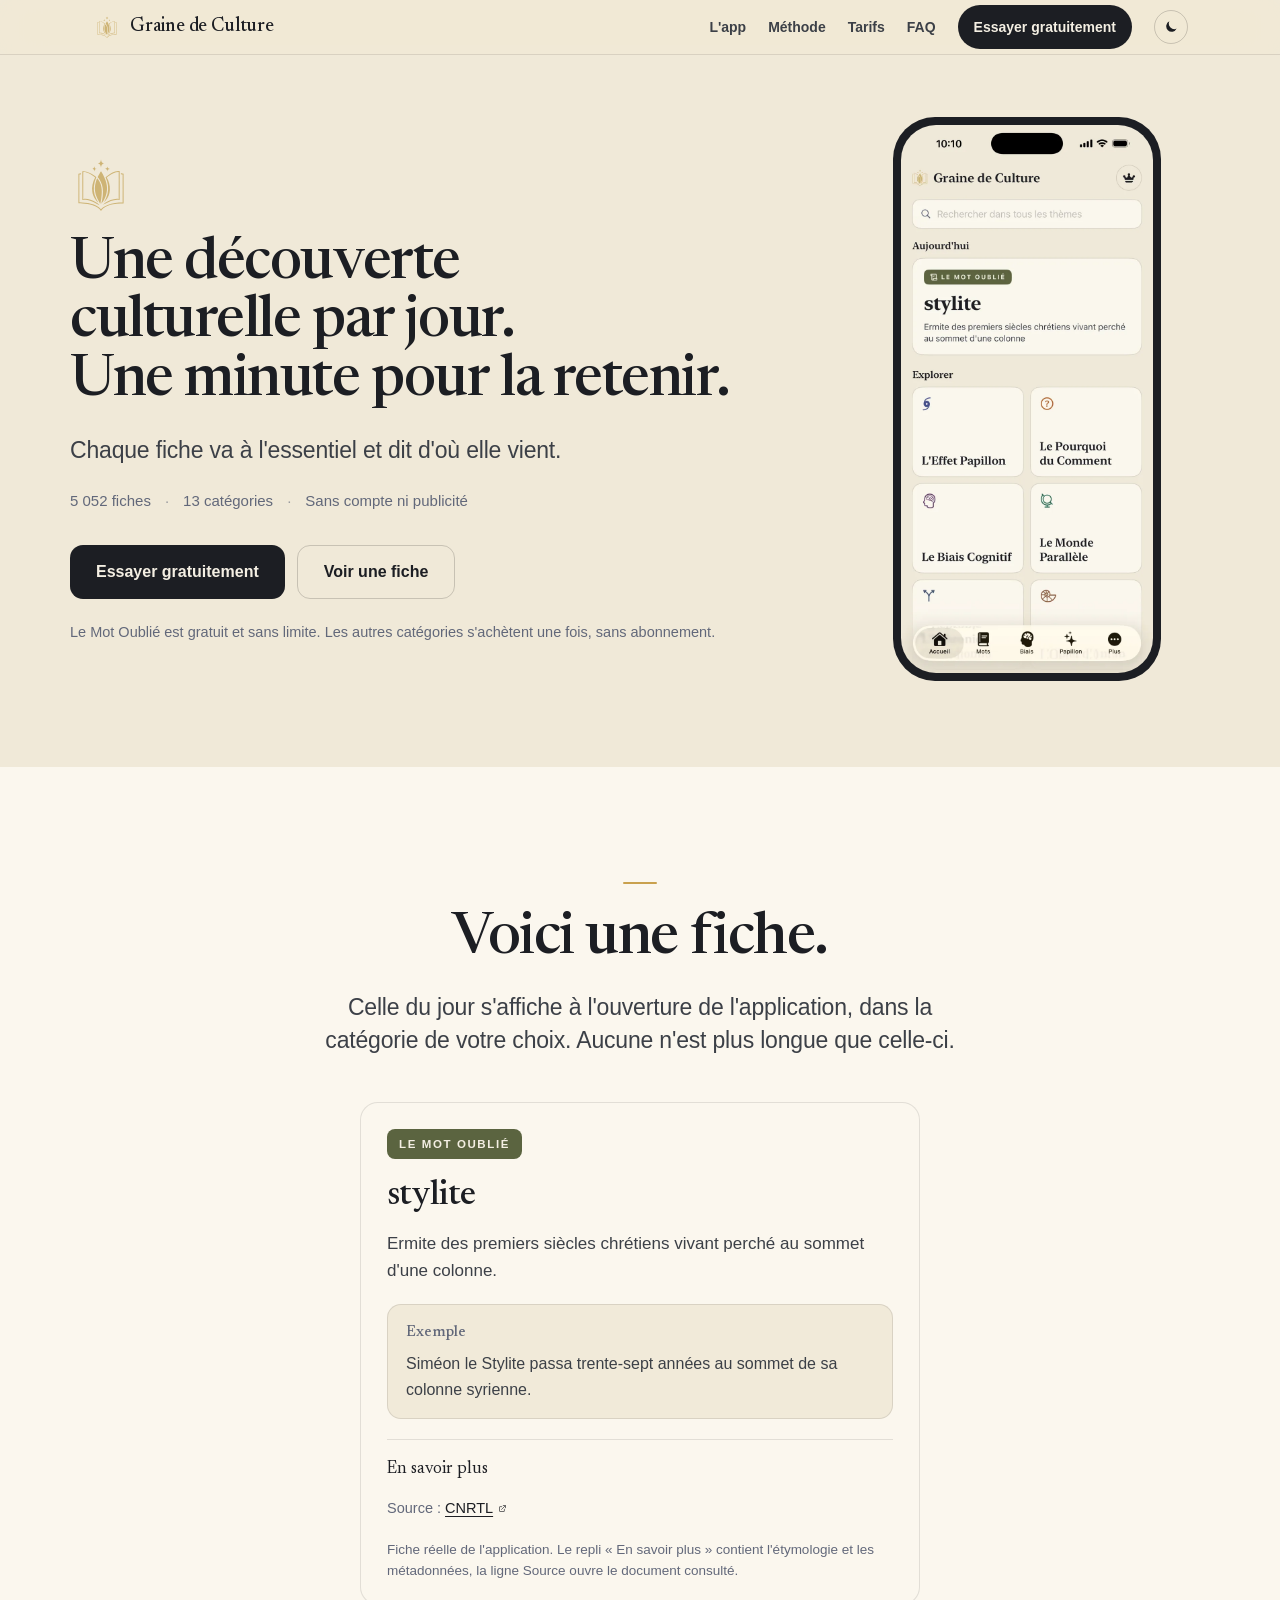
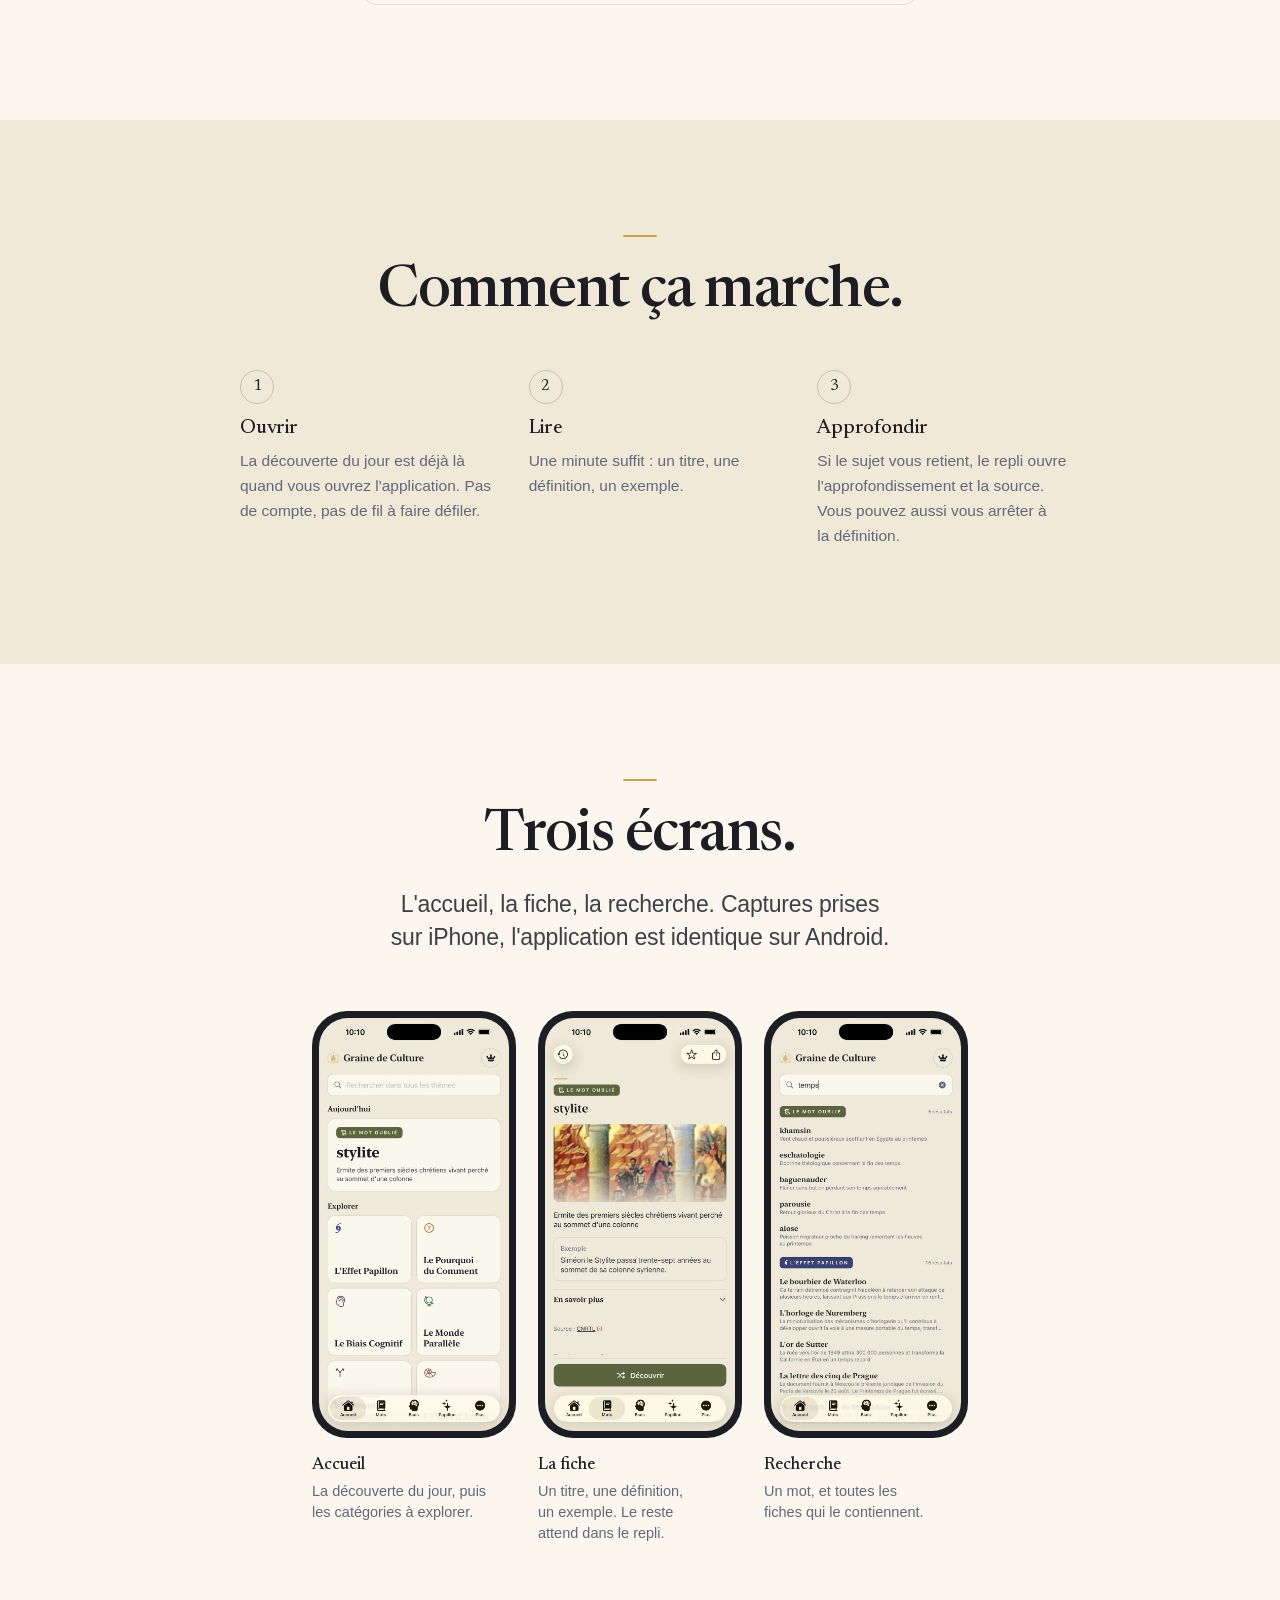
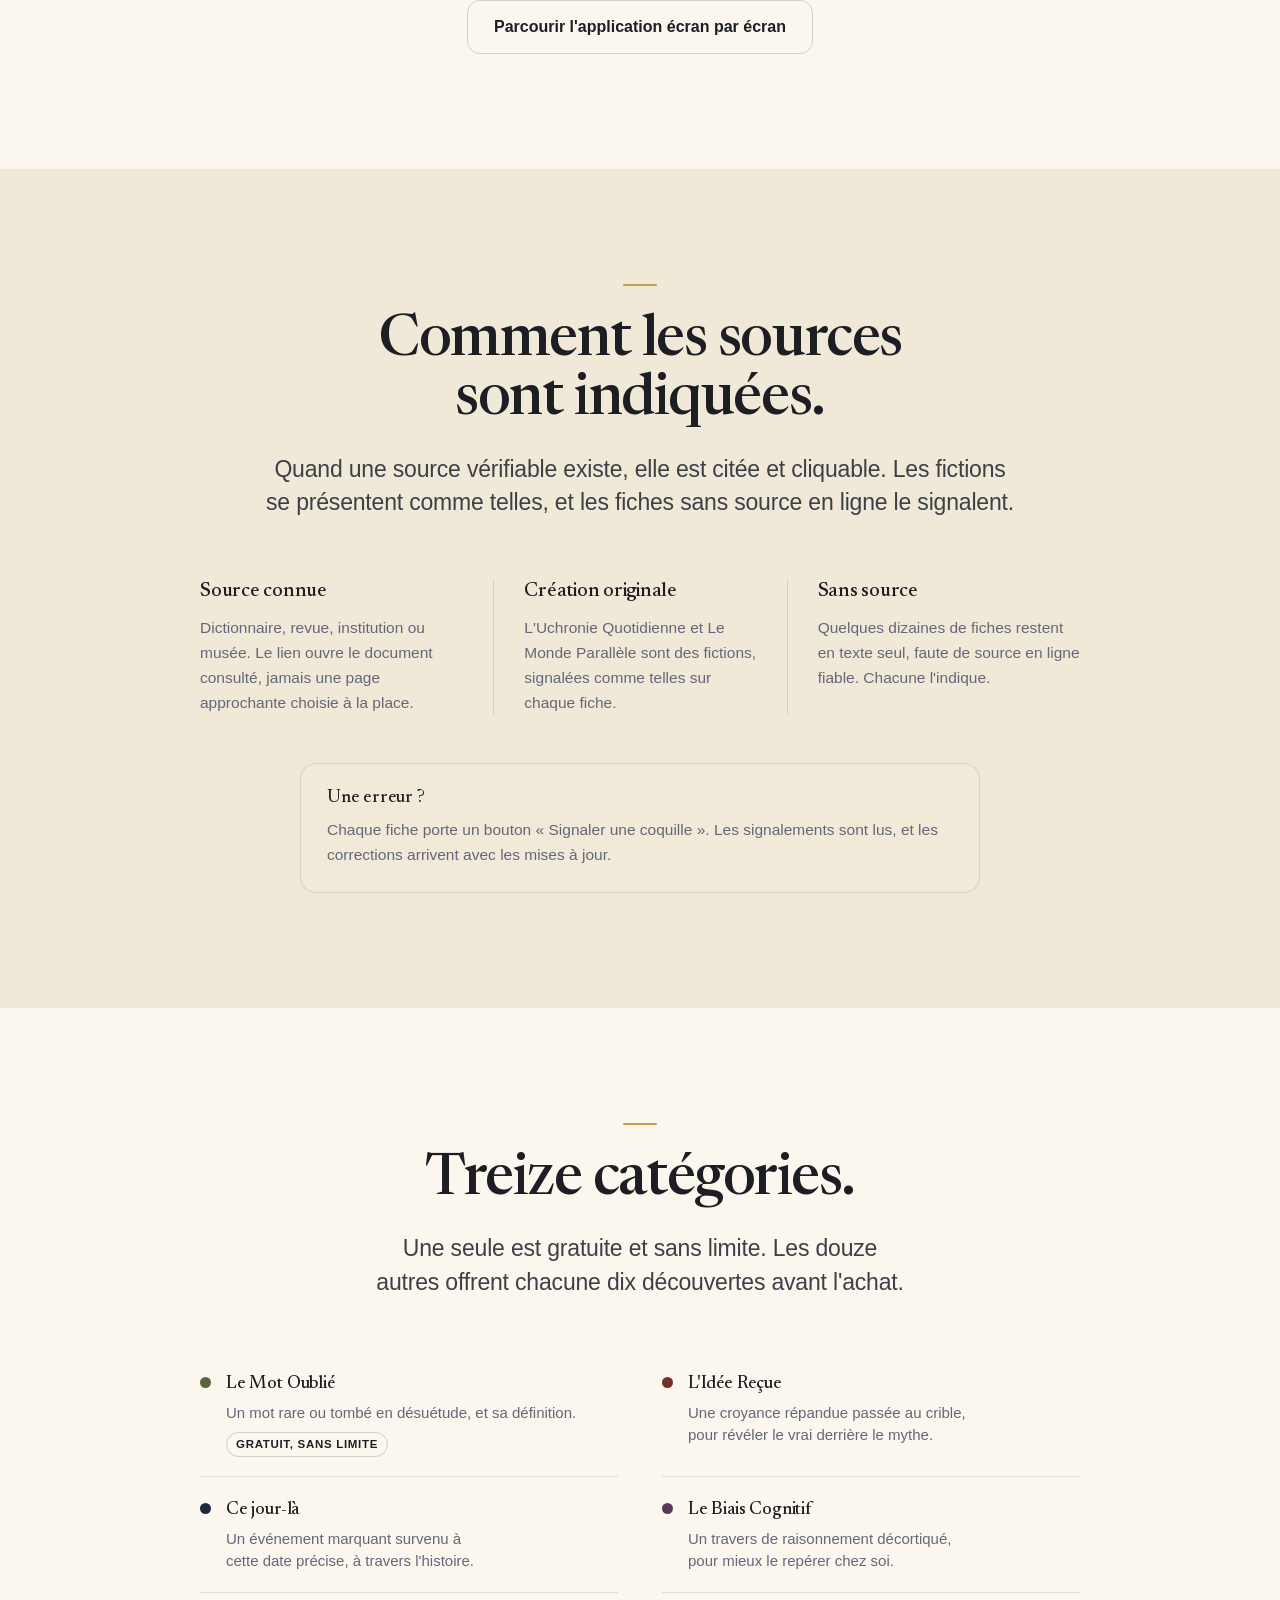
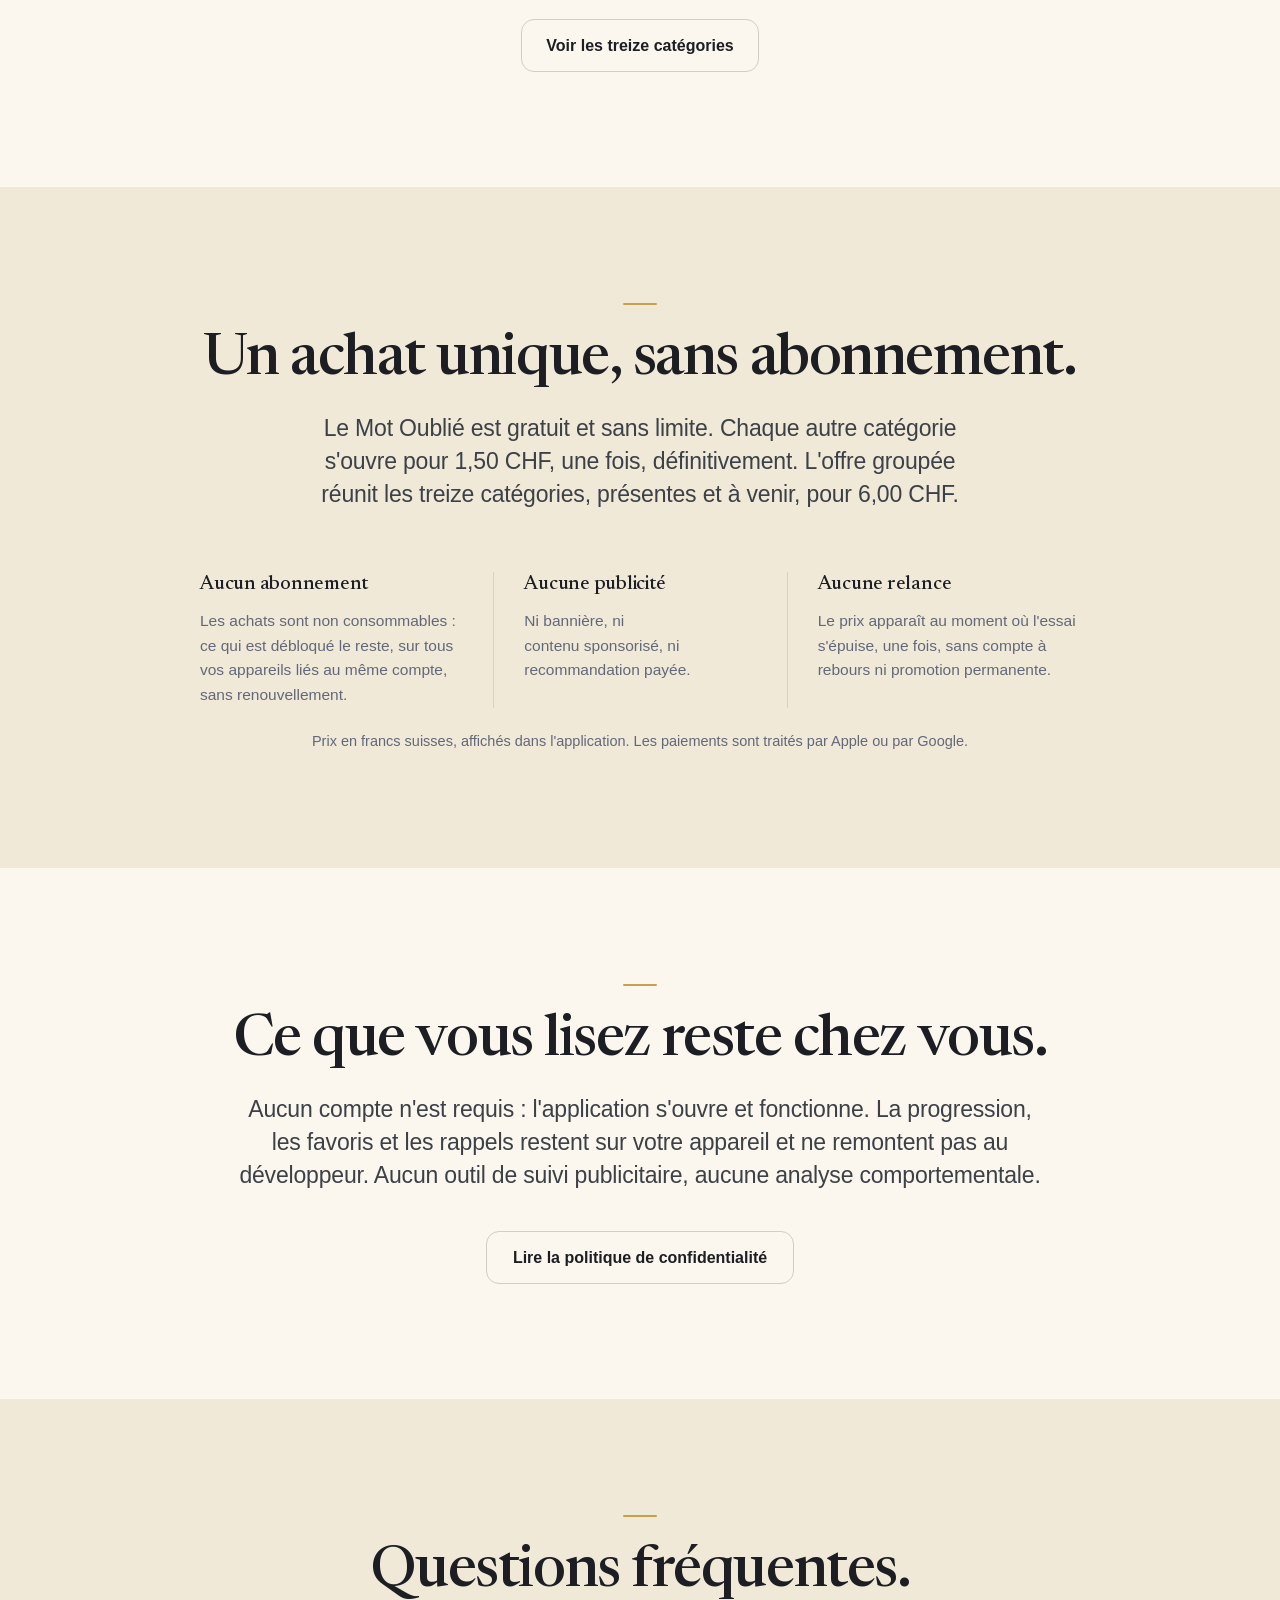
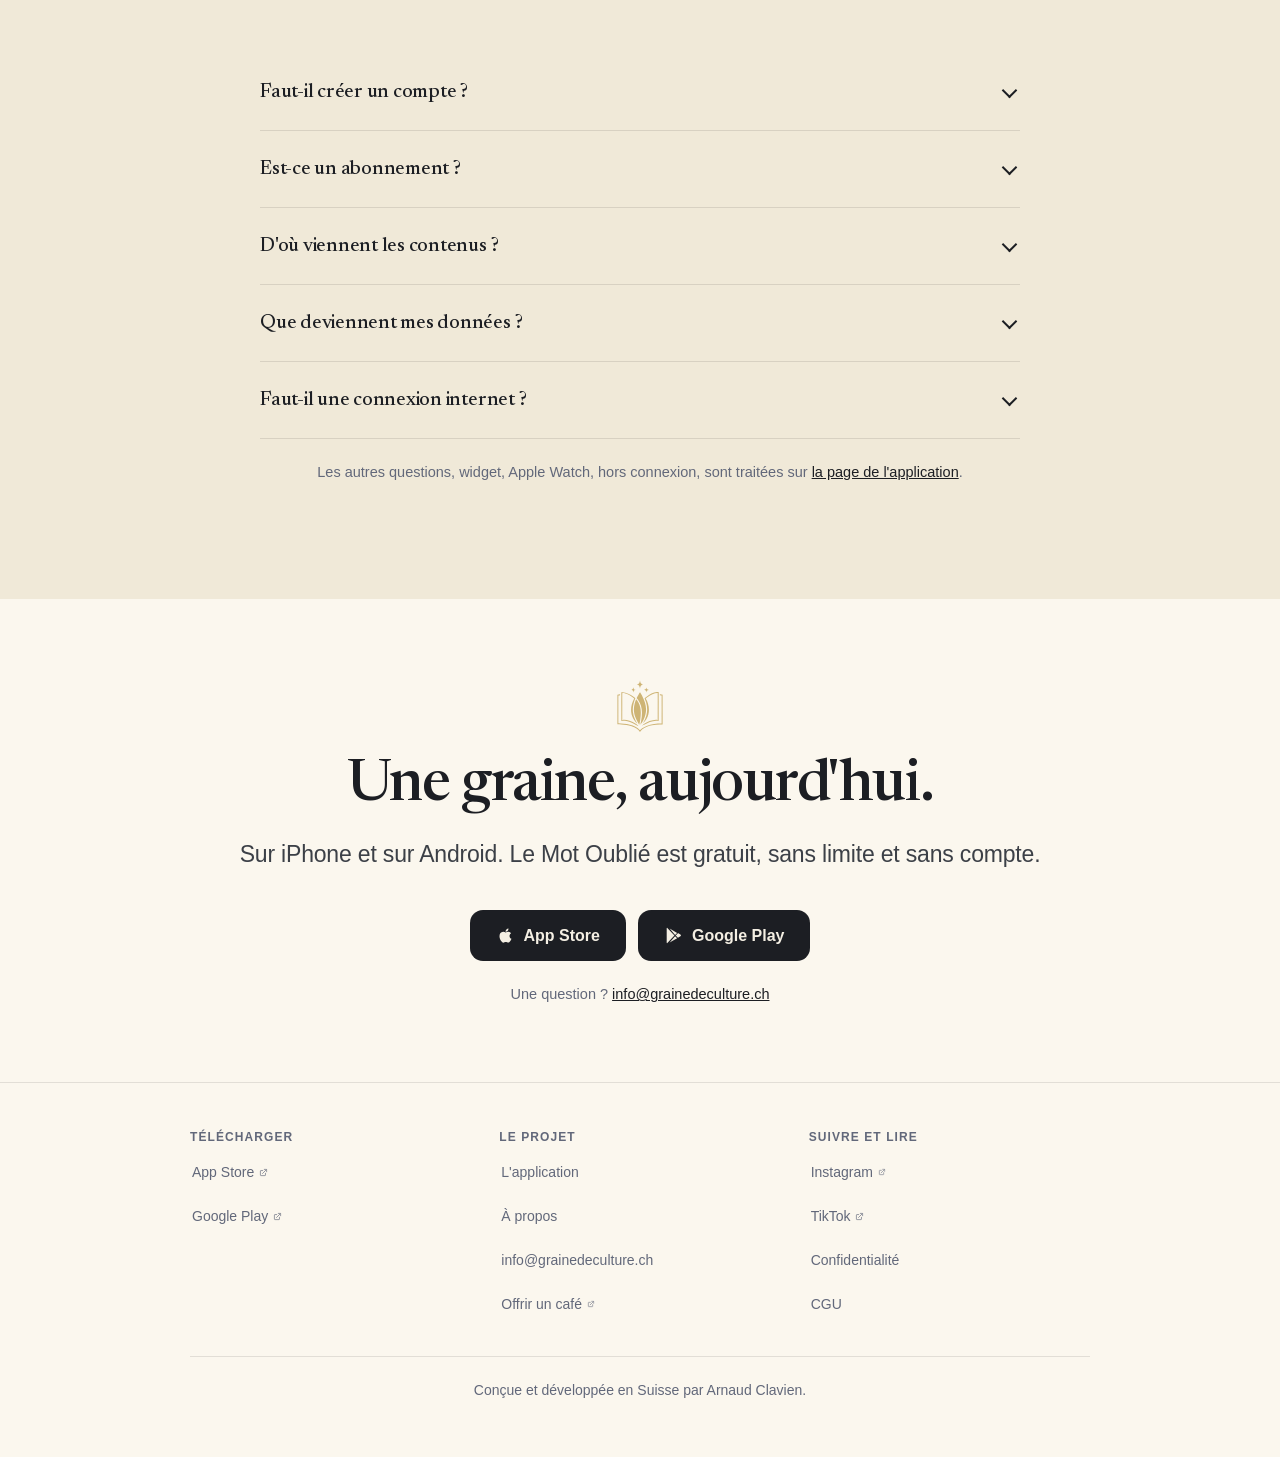
==== index.html @ 47a3d00e "Passe editoriale : les formules cedent la place aux faits Sous-titre du hero reecrit, methode retitr" ====
<!DOCTYPE html>
<html lang="fr" data-theme="light">
<head>
<meta charset="utf-8">
<meta name="viewport" content="width=device-width, initial-scale=1">
<meta id="theme-color" name="theme-color" content="#F0E9D8">
<script>
  // Thème initial : clair par défaut, le choix explicite du visiteur prime.
  (function(){
    var choix = null;
    try{ choix = localStorage.getItem('gdc-theme'); }catch(e){}
    if(choix === 'dark'){
      document.documentElement.setAttribute('data-theme', 'dark');
      document.getElementById('theme-color').setAttribute('content', '#0D0F13');
    }
  })();
</script>
<title>Graine de Culture, une découverte culturelle par jour</title>
<meta name="description" content="Une découverte culturelle par jour, en fiches courtes qui disent d'où elles viennent. Treize catégories, 5 052 fiches embarquées. Application iPhone et Android, sans compte, sans publicité, sans abonnement.">
<link rel="canonical" href="https://grainedeculture.ch/">
<link rel="icon" href="/favicon.svg" type="image/svg+xml">
<link rel="apple-touch-icon" href="/apple-touch-icon.png">
<meta name="apple-itunes-app" content="app-id=6761060784">
<meta property="og:type" content="website">
<meta property="og:site_name" content="Graine de Culture">
<meta property="og:title" content="Graine de Culture, une découverte culturelle par jour">
<meta property="og:description" content="Une découverte culturelle par jour, en fiches courtes qui disent d'où elles viennent. Application iPhone et Android.">
<meta property="og:url" content="https://grainedeculture.ch/">
<meta property="og:image" content="https://grainedeculture.ch/og.png">
<meta property="og:image:width" content="1200">
<meta property="og:image:height" content="630">
<meta property="og:image:alt" content="Graine de Culture, une graine de savoir chaque jour.">
<meta property="og:locale" content="fr_CH">
<meta name="twitter:card" content="summary_large_image">
<meta name="twitter:title" content="Graine de Culture, une découverte culturelle par jour">
<meta name="twitter:description" content="Une découverte culturelle par jour, en fiches courtes qui disent d'où elles viennent.">
<meta name="twitter:image" content="https://grainedeculture.ch/og.png">
<meta name="twitter:image:alt" content="Graine de Culture, une graine de savoir chaque jour.">
<link rel="preload" href="/fonts/newsreader-latin.woff2" as="font" type="font/woff2" crossorigin>
<link rel="stylesheet" href="/style.css">
<script src="/site.js" defer></script>
<script type="application/ld+json">
{"@context":"https://schema.org","@type":"MobileApplication","name":"Graine de Culture","operatingSystem":"iOS, Android","applicationCategory":"EducationApplication","inLanguage":"fr","url":"https://grainedeculture.ch/","author":{"@type":"Person","name":"Arnaud Clavien"},"sameAs":["https://apps.apple.com/fr/app/graine-de-culture/id6761060784","https://play.google.com/store/apps/details?id=com.arnaudclavien.grainedeculture"],"offers":[{"@type":"Offer","price":"0","priceCurrency":"CHF","description":"Téléchargement gratuit. La catégorie Le Mot Oublié est gratuite et sans limite, les autres offrent dix découvertes puis s'achètent une fois."},{"@type":"Offer","price":"1.50","priceCurrency":"CHF","category":"Achat intégré","name":"Une catégorie"},{"@type":"Offer","price":"6.00","priceCurrency":"CHF","category":"Achat intégré","name":"Toutes les catégories"}]}
</script>
<!-- Mesure d'audience sans cookie, Plausible -->
<script async src="https://plausible.io/js/pa-My6-c-kju4-RD9LAgIVRF.js"></script>
<script>
  window.plausible=window.plausible||function(){(plausible.q=plausible.q||[]).push(arguments)},plausible.init=plausible.init||function(i){plausible.o=i||{}};
  plausible.init()
</script>
</head>
<body>

<a class="acces" href="#contenu">Aller au contenu</a>

<header class="barre">
  <div class="barre-in">
    <a class="logo" href="/" aria-label="Graine de Culture, accueil">
      <img src="/emblem.svg" alt="" width="26" height="26">
      <span>Graine de Culture</span>
    </a>
    <nav aria-label="Navigation principale">
      <a class="lien-nav" href="/decouvrir">L'app</a>
      <a class="lien-nav" href="#methode">Méthode</a>
      <a class="lien-nav" href="#tarifs">Tarifs</a>
      <a class="lien-nav" href="#questions">FAQ</a>
      <a class="cta" href="#obtenir">Essayer gratuitement</a>
      <button class="bascule" type="button" aria-label="Basculer le thème clair ou sombre">
        <svg class="soleil" viewBox="0 0 24 24" fill="none" stroke="currentColor" stroke-width="1.8" stroke-linecap="round" aria-hidden="true"><circle cx="12" cy="12" r="4.2"/><path d="M12 2.5v2.4M12 19.1v2.4M4.6 4.6l1.7 1.7M17.7 17.7l1.7 1.7M2.5 12h2.4M19.1 12h2.4M4.6 19.4l1.7-1.7M17.7 6.3l1.7-1.7"/></svg>
        <svg class="lune" viewBox="0 0 24 24" fill="currentColor" aria-hidden="true"><path d="M20.5 14.4A8.2 8.2 0 0 1 9.6 3.5a8.2 8.2 0 1 0 10.9 10.9z"/></svg>
      </button>
      <button class="burger" type="button" aria-expanded="false" aria-controls="menu" aria-label="Ouvrir le menu">
        <svg class="ouvrir" viewBox="0 0 24 24" fill="none" stroke="currentColor" stroke-width="2" stroke-linecap="round" aria-hidden="true"><path d="M4 7h16M4 12h16M4 17h16"/></svg>
        <svg class="fermer" viewBox="0 0 24 24" fill="none" stroke="currentColor" stroke-width="2" stroke-linecap="round" aria-hidden="true"><path d="M6 6l12 12M18 6L6 18"/></svg>
      </button>
    </nav>
  </div>
</header>

<div class="menu" id="menu">
  <a href="/" aria-current="page">Accueil</a>
  <a href="/decouvrir">L'app</a>
  <a href="#methode">Méthode</a>
  <a href="#tarifs">Tarifs</a>
  <a href="#questions">FAQ</a>
  <a href="/a-propos">À propos</a>
  <a class="menu-cta" href="#obtenir">Essayer gratuitement</a>
</div>

<main id="contenu" tabindex="-1">

<section class="bande hero">
  <div class="hero-grille">
    <div>
      <img class="hero-emblem" src="/emblem.svg" alt="" width="62" height="62">
      <h1><span class="l">Une découverte culturelle par jour.</span> <span class="l">Une minute pour la retenir.</span></h1>
      <p class="sous">Chaque fiche va à l'essentiel et dit d'où elle vient.</p>
      <ul class="preuves">
        <li>5&nbsp;052 fiches</li>
        <li>13 catégories</li>
        <li>Sans compte ni publicité</li>
      </ul>
      <div class="actions">
        <a class="bouton" data-boutique href="#obtenir" data-plausible-event-name="hero-obtenir">Essayer gratuitement</a>
        <a class="bouton creux" href="#exemple" data-plausible-event-name="voir-fiche">Voir une fiche</a>
      </div>
      <p class="fin">Le Mot Oublié est gratuit et sans limite. Les autres catégories s'achètent une fois, sans abonnement.</p>
    </div>
    <div>
      <div class="tel"><img src="/captures/ios-accueil.webp" alt="Écran d'accueil de Graine de Culture, avec la découverte du jour et la grille des catégories" width="750" height="1630" fetchpriority="high"></div>
    </div>
  </div>
</section>

<section class="bande claire" id="exemple">
  <div class="centre">
    <div class="filet"></div>
    <h2 class="anim">Voici une fiche.</h2>
    <p class="sous anim">Celle du jour s'affiche à l'ouverture de l'application, dans la catégorie de votre choix. Aucune n'est plus longue que celle-ci.</p>
  </div>

  <article class="exemple anim">
    <span class="badge">Le Mot Oublié</span>
    <h3>stylite</h3>
    <p class="def">Ermite des premiers siècles chrétiens vivant perché au sommet d'une colonne.</p>
    <div class="encart-ex">
      <b>Exemple</b>
      <p>Siméon le Stylite passa trente-sept années au sommet de sa colonne syrienne.</p>
    </div>
    <p class="repli">En savoir plus</p>
    <p class="src">Source&nbsp;: <a href="https://www.cnrtl.fr/definition/stylite" target="_blank" rel="noopener" class="ext" data-plausible-event-name="exemple-source">CNRTL</a></p>
    <p class="note">Fiche réelle de l'application. Le repli «&nbsp;En savoir plus&nbsp;» contient l'étymologie et les métadonnées, la ligne Source ouvre le document consulté.</p>
  </article>
</section>

<section class="bande">
  <div class="centre">
    <div class="filet"></div>
    <h2 class="anim">Comment ça marche.</h2>
    <ol class="etapes anim">
      <li>
        <h3>Ouvrir</h3>
        <p>La découverte du jour est déjà là quand vous ouvrez l'application. Pas de compte, pas de fil à faire défiler.</p>
      </li>
      <li>
        <h3>Lire</h3>
        <p>Une minute suffit&nbsp;: un titre, une définition, un exemple.</p>
      </li>
      <li>
        <h3>Approfondir</h3>
        <p>Si le sujet vous retient, le repli ouvre l'approfondissement et la source. Vous pouvez aussi vous arrêter à la définition.</p>
      </li>
    </ol>
  </div>
</section>

<section class="bande claire">
  <div class="centre">
    <div class="filet"></div>
    <h2 class="anim">Trois écrans.</h2>
    <p class="sous anim">L'accueil, la fiche, la recherche. Captures prises sur iPhone, l'application est identique sur Android.</p>
  </div>

  <div class="galerie">
    <section class="piste" tabindex="0" aria-label="Trois écrans de l'application">
      <figure class="vue zoom">
        <div class="tel"><img src="/captures/ios-accueil.webp" alt="Écran Accueil" loading="lazy" width="750" height="1630"></div>
        <figcaption><b>Accueil</b>La découverte du jour, puis les catégories à explorer.</figcaption>
      </figure>
      <figure class="vue zoom">
        <div class="tel"><img src="/captures/ios-fiche.webp" alt="Une fiche du Mot Oublié" loading="lazy" width="750" height="1630"></div>
        <figcaption><b>La fiche</b>Un titre, une définition, un exemple. Le reste attend dans le repli.</figcaption>
      </figure>
      <figure class="vue zoom">
        <div class="tel"><img src="/captures/ios-recherche.webp" alt="Écran de recherche, résultats groupés par catégorie" loading="lazy" width="750" height="1630"></div>
        <figcaption><b>Recherche</b>Un mot, et toutes les fiches qui le contiennent.</figcaption>
      </figure>
    </section>
    <p class="compteur" role="status" aria-live="polite">1 sur 3</p>
    <div class="fleches">
      <button class="fleche prec" type="button" aria-label="Voir l'écran précédent">
        <svg viewBox="0 0 24 24" fill="none" stroke="currentColor" stroke-width="2.2" stroke-linecap="round" stroke-linejoin="round" aria-hidden="true"><path d="M15 18l-6-6 6-6"/></svg>
      </button>
      <button class="fleche suiv" type="button" aria-label="Voir l'écran suivant">
        <svg viewBox="0 0 24 24" fill="none" stroke="currentColor" stroke-width="2.2" stroke-linecap="round" stroke-linejoin="round" aria-hidden="true"><path d="M9 6l6 6-6 6"/></svg>
      </button>
    </div>
  </div>

  <div class="centre">
    <div class="actions anim">
      <a class="bouton creux" href="/decouvrir" data-plausible-event-name="voir-app">Parcourir l'application écran par écran</a>
    </div>
  </div>
</section>

<section class="bande" id="methode">
  <div class="centre">
    <div class="filet"></div>
    <h2 class="anim">Comment les sources sont indiquées.</h2>
    <p class="sous anim">Quand une source vérifiable existe, elle est citée et cliquable. Les fictions se présentent comme telles, et les fiches sans source en ligne le signalent.</p>
    <div class="colonnes">
      <div class="anim">
        <h3>Source connue</h3>
        <p>Dictionnaire, revue, institution ou musée. Le lien ouvre le document consulté, jamais une page approchante choisie à la place.</p>
      </div>
      <div class="anim">
        <h3>Création originale</h3>
        <p>L'Uchronie Quotidienne et Le Monde Parallèle sont des fictions, signalées comme telles sur chaque fiche.</p>
      </div>
      <div class="anim">
        <h3>Sans source</h3>
        <p>Quelques dizaines de fiches restent en texte seul, faute de source en ligne fiable. Chacune l'indique.</p>
      </div>
    </div>
    <div class="texte">
      <div class="encart anim">
        <h3>Une erreur&nbsp;?</h3>
        <p>Chaque fiche porte un bouton «&nbsp;Signaler une coquille&nbsp;». Les signalements sont lus, et les corrections arrivent avec les mises à jour.</p>
      </div>
    </div>
  </div>
</section>

<section class="bande claire" id="categories">
  <div class="centre">
    <div class="filet"></div>
    <h2 class="anim">Treize catégories.</h2>
    <p class="sous anim">Une seule est gratuite et sans limite. Les douze autres offrent chacune dix découvertes avant l'achat.</p>
    <ul class="categories" id="liste-cat">
      <li class="cat libre anim" style="--cat-clair:#5B6440; --cat-sombre:#616B44"><span class="pastille"></span><div><b>Le Mot Oublié</b><span>Un mot rare ou tombé en désuétude, et sa définition.</span><i>Gratuit, sans limite</i></div></li>
      <li class="cat anim" style="--cat-clair:#73302A; --cat-sombre:#AA473E"><span class="pastille"></span><div><b>L'Idée Reçue</b><span>Une croyance répandue passée au crible, pour révéler le vrai derrière le mythe.</span></div></li>
      <li class="cat anim" style="--cat-clair:#1F283E; --cat-sombre:#4F669B"><span class="pastille"></span><div><b>Ce jour-là</b><span>Un événement marquant survenu à cette date précise, à travers l'histoire.</span></div></li>
      <li class="cat anim" style="--cat-clair:#58395A; --cat-sombre:#845688"><span class="pastille"></span><div><b>Le Biais Cognitif</b><span>Un travers de raisonnement décortiqué, pour mieux le repérer chez soi.</span></div></li>
      <li class="cat anim cat-cache" style="--cat-clair:#26665F; --cat-sombre:#2A726A"><span class="pastille"></span><div><b>La Vérité Surprenante</b><span>Un fait solidement documenté, et pourtant contre-intuitif au point de surprendre.</span></div></li>
      <li class="cat anim cat-cache" style="--cat-clair:#945226; --cat-sombre:#995527"><span class="pastille"></span><div><b>Le Pourquoi du Comment</b><span>L'origine ou le mécanisme caché d'une chose banale du quotidien.</span></div></li>
      <li class="cat anim cat-cache" style="--cat-clair:#394273; --cat-sombre:#5561AA"><span class="pastille"></span><div><b>L'Effet Papillon</b><span>Comment une cause minuscule a fini par entraîner une immense conséquence.</span></div></li>
      <li class="cat anim cat-cache" style="--cat-clair:#3D4A62; --cat-sombre:#546789"><span class="pastille"></span><div><b>L'Uchronie Quotidienne</b><span>Et si l'histoire avait bifurqué&nbsp;? Un scénario alternatif déroulé pas à pas, assumé comme une fiction.</span></div></li>
      <li class="cat anim cat-cache" style="--cat-clair:#714A31; --cat-sombre:#8C5B3D"><span class="pastille"></span><div><b>L'Objet d'Antan</b><span>Un objet du passé, son usage oublié et la petite histoire qui va avec.</span></div></li>
      <li class="cat anim cat-cache" style="--cat-clair:#275B4A; --cat-sombre:#30725C"><span class="pastille"></span><div><b>Le Monde Parallèle</b><span>Une coutume, une espèce ou une réalité imaginées de toutes pièces, signalées comme fiction.</span></div></li>
      <li class="cat anim cat-cache" style="--cat-clair:#5A3043; --cat-sombre:#974F70"><span class="pastille"></span><div><b>La Coutume Décodée</b><span>L'origine et le sens réels d'un rite que l'on perpétue sans savoir pourquoi.</span></div></li>
      <li class="cat anim cat-cache" style="--cat-clair:#33585A; --cat-sombre:#3F6D71"><span class="pastille"></span><div><b>La Fausse Bonne Idée</b><span>Une idée séduisante en apparence, dont l'histoire a montré les revers.</span></div></li>
      <li class="cat anim cat-cache" style="--cat-clair:#393058; --cat-sombre:#6D5BA6"><span class="pastille"></span><div><b>Le Récit Rocambolesque</b><span>Une histoire vraie si invraisemblable qu'on la croirait inventée, en format long.</span></div></li>
    </ul>
    <button class="plus-cat" type="button" aria-expanded="false" aria-controls="liste-cat"><span>Voir les treize catégories</span></button>
  </div>
</section>

<section class="bande" id="tarifs">
  <div class="centre">
    <div class="filet"></div>
    <h2 class="anim">Un achat unique, sans abonnement.</h2>
    <p class="sous anim">Le Mot Oublié est gratuit et sans limite. Chaque autre catégorie s'ouvre pour 1,50&nbsp;CHF, une fois, définitivement. L'offre groupée réunit les treize catégories, présentes et à venir, pour 6,00&nbsp;CHF.</p>
    <div class="colonnes">
      <div class="anim">
        <h3>Aucun abonnement</h3>
        <p>Les achats sont non consommables&nbsp;: ce qui est débloqué le reste, sur tous vos appareils liés au même compte, sans renouvellement.</p>
      </div>
      <div class="anim">
        <h3>Aucune publicité</h3>
        <p>Ni bannière, ni contenu sponsorisé, ni recommandation payée.</p>
      </div>
      <div class="anim">
        <h3>Aucune relance</h3>
        <p>Le prix apparaît au moment où l'essai s'épuise, une fois, sans compte à rebours ni promotion permanente.</p>
      </div>
    </div>
    <p class="fin anim">Prix en francs suisses, affichés dans l'application. Les paiements sont traités par Apple ou par Google.</p>
  </div>
</section>

<section class="bande claire">
  <div class="centre">
    <div class="filet"></div>
    <h2 class="anim">Ce que vous lisez reste chez vous.</h2>
    <p class="sous anim">Aucun compte n'est requis&nbsp;: l'application s'ouvre et fonctionne. La progression, les favoris et les rappels restent sur votre appareil et ne remontent pas au développeur. Aucun outil de suivi publicitaire, aucune analyse comportementale.</p>
    <div class="actions anim">
      <a class="bouton creux" href="/confidentialite">Lire la politique de confidentialité</a>
    </div>
  </div>
</section>

<section class="bande" id="questions">
  <div class="centre">
    <div class="filet"></div>
    <h2 class="anim">Questions fréquentes.</h2>
    <div class="faq">
      <details class="anim">
        <summary>Faut-il créer un compte&nbsp;?</summary>
        <div class="rep"><p>Non. L'application ne demande ni adresse e-mail, ni numéro de téléphone, ni inscription. Elle fonctionne dès l'ouverture.</p></div>
      </details>
      <details class="anim">
        <summary>Est-ce un abonnement&nbsp;?</summary>
        <div class="rep">
          <p>Non, et il n'y en aura pas. Le Mot Oublié est gratuit sans limite. Chaque autre catégorie s'achète une fois, pour 1,50&nbsp;CHF, et reste débloquée. L'offre groupée ouvre les treize catégories pour 6,00&nbsp;CHF, y compris celles qui seront ajoutées plus tard.</p>
          <p>Les paiements sont traités par Apple ou par Google. Le développeur ne reçoit aucune coordonnée bancaire.</p>
        </div>
      </details>
      <details class="anim">
        <summary>D'où viennent les contenus&nbsp;?</summary>
        <div class="rep">
          <p>Ils sont rassemblés par Arnaud Clavien, puis rattachés à leur source&nbsp;: dictionnaires de référence, travaux scientifiques, institutions, musées, archives. La ligne «&nbsp;Source&nbsp;» de la fiche pointe vers le document réellement consulté.</p>
          <p>Deux catégories, L'Uchronie Quotidienne et Le Monde Parallèle, sont des créations originales. Elles sont signalées comme telles dans la fiche.</p>
        </div>
      </details>
      <details class="anim">
        <summary>Que deviennent mes données&nbsp;?</summary>
        <div class="rep">
          <p>Elles restent sur votre appareil. Progression, favoris, historique, préférences et rappels sont enregistrés en local, et ne sont jamais transmis au développeur. Il n'y a ni compte, ni serveur, ni traqueur publicitaire.</p>
          <p>Vous pouvez tout effacer depuis les réglages de l'application, à tout moment.</p>
        </div>
      </details>
      <details class="anim">
        <summary>Faut-il une connexion internet&nbsp;?</summary>
        <div class="rep"><p>Non pour lire. Les 5&nbsp;052 fiches sont embarquées dans l'application. Une connexion ne sert qu'à afficher l'image d'une fiche, ouvrir un lien de source ou effectuer un achat.</p></div>
      </details>
    </div>
    <p class="fin anim">Les autres questions, widget, Apple Watch, hors connexion, sont traitées sur <a href="/decouvrir">la page de l'application</a>.</p>
  </div>
</section>

<section class="bande claire courte" id="obtenir">
  <div class="centre">
    <img class="hero-emblem anim centre-bloc" src="/emblem.svg" alt="" width="62" height="62">
    <h2 class="anim">Une graine, aujourd'hui.</h2>
    <p class="sous anim">Sur iPhone et sur Android. Le Mot Oublié est gratuit, sans limite et sans compte.</p>
    <div class="actions anim">
      <a class="bouton" href="https://apps.apple.com/fr/app/graine-de-culture/id6761060784" target="_blank" rel="noopener" data-plausible-event-name="final-appstore">
        <svg viewBox="0 0 24 24" fill="currentColor" aria-hidden="true"><path d="M17.05 20.28c-.98.95-2.05.8-3.08.35-1.09-.46-2.09-.48-3.24 0-1.44.62-2.2.44-3.06-.35C2.79 15.25 3.51 7.59 9.05 7.31c1.35.07 2.29.74 3.08.8 1.18-.24 2.31-.93 3.57-.84 1.51.12 2.65.72 3.4 1.8-3.12 1.87-2.38 5.98.48 7.13-.57 1.5-1.31 2.99-2.54 4.09zM12.03 7.25c-.15-2.23 1.66-4.07 3.74-4.25.29 2.58-2.34 4.5-3.74 4.25z"/></svg>
        App Store
      </a>
      <a class="bouton" href="https://play.google.com/store/apps/details?id=com.arnaudclavien.grainedeculture" target="_blank" rel="noopener" data-plausible-event-name="final-play">
        <svg viewBox="0 0 24 24" fill="currentColor" aria-hidden="true"><path d="M3.9 2.3a1 1 0 0 0-.5.9v17.6a1 1 0 0 0 .5.9l9.3-9.7L3.9 2.3zm10.1 10.6 2.6 2.6-9.5 5.4 6.9-8zm3.6-4 3.1 1.8c.9.5.9 1.9 0 2.4l-3.1 1.8-2.8-2.9 2.8-2.9zM7.1 3.3l9.5 5.4-2.6 2.6L7.1 3.3z"/></svg>
        Google Play
      </a>
    </div>
    <p class="fin anim">Une question&nbsp;? <a href="mailto:info@grainedeculture.ch">info@grainedeculture.ch</a></p>
  </div>
</section>

</main>

<footer>
  <div class="pied">
    <div>
      <h2>Télécharger</h2>
      <ul>
        <li><a href="https://apps.apple.com/fr/app/graine-de-culture/id6761060784" target="_blank" rel="noopener" class="ext" data-plausible-event-name="pied-appstore">App Store</a></li>
        <li><a href="https://play.google.com/store/apps/details?id=com.arnaudclavien.grainedeculture" target="_blank" rel="noopener" class="ext" data-plausible-event-name="pied-play">Google Play</a></li>
      </ul>
    </div>
    <div>
      <h2>Le projet</h2>
      <ul>
        <li><a href="/decouvrir">L'application</a></li>
        <li><a href="/a-propos">À propos</a></li>
        <li><a href="mailto:info@grainedeculture.ch">info@grainedeculture.ch</a></li>
        <li><a href="https://ko-fi.com/grainedeculture" target="_blank" rel="noopener" class="ext" data-plausible-event-name="kofi-click">Offrir un café</a></li>
      </ul>
    </div>
    <div>
      <h2>Suivre et lire</h2>
      <ul>
        <li><a href="https://www.instagram.com/grainedeculturee" target="_blank" rel="noopener" class="ext">Instagram</a></li>
        <li><a href="https://www.tiktok.com/@graine.de.culture" target="_blank" rel="noopener" class="ext">TikTok</a></li>
        <li><a href="/confidentialite">Confidentialité</a></li>
        <li><a href="/cgu">CGU</a></li>
      </ul>
    </div>
  </div>
  <div class="bas">Conçue et développée en Suisse par Arnaud Clavien.</div>
</footer>

</body>
</html>
---- style.css ----
/* Newsreader, police variable hebergee en local.
   Blocs @font-face repris du CSS de Google Fonts, seules les URL sont
   changees pour pointer vers /fonts/. Licence SIL OFL 1.1 : fonts/OFL.txt. */

/* latin-ext */
@font-face {
  font-family: 'Newsreader';
  font-style: italic;
  font-weight: 400;
  font-display: swap;
  src: url(/fonts/newsreader-latin-ext-italic.woff2) format('woff2');
  unicode-range: U+0100-02BA, U+02BD-02C5, U+02C7-02CC, U+02CE-02D7, U+02DD-02FF, U+0304, U+0308, U+0329, U+1D00-1DBF, U+1E00-1E9F, U+1EF2-1EFF, U+2020, U+20A0-20AB, U+20AD-20C0, U+2113, U+2C60-2C7F, U+A720-A7FF;
}
/* latin */
@font-face {
  font-family: 'Newsreader';
  font-style: italic;
  font-weight: 400;
  font-display: swap;
  src: url(/fonts/newsreader-latin-italic.woff2) format('woff2');
  unicode-range: U+0000-00FF, U+0131, U+0152-0153, U+02BB-02BC, U+02C6, U+02DA, U+02DC, U+0304, U+0308, U+0329, U+2000-206F, U+20AC, U+2122, U+2191, U+2193, U+2212, U+2215, U+FEFF, U+FFFD;
}
/* latin-ext */
@font-face {
  font-family: 'Newsreader';
  font-style: normal;
  font-weight: 400;
  font-display: swap;
  src: url(/fonts/newsreader-latin-ext.woff2) format('woff2');
  unicode-range: U+0100-02BA, U+02BD-02C5, U+02C7-02CC, U+02CE-02D7, U+02DD-02FF, U+0304, U+0308, U+0329, U+1D00-1DBF, U+1E00-1E9F, U+1EF2-1EFF, U+2020, U+20A0-20AB, U+20AD-20C0, U+2113, U+2C60-2C7F, U+A720-A7FF;
}
/* latin */
@font-face {
  font-family: 'Newsreader';
  font-style: normal;
  font-weight: 400;
  font-display: swap;
  src: url(/fonts/newsreader-latin.woff2) format('woff2');
  unicode-range: U+0000-00FF, U+0131, U+0152-0153, U+02BB-02BC, U+02C6, U+02DA, U+02DC, U+0304, U+0308, U+0329, U+2000-206F, U+20AC, U+2122, U+2191, U+2193, U+2212, U+2215, U+FEFF, U+FFFD;
}
/* latin-ext */
@font-face {
  font-family: 'Newsreader';
  font-style: normal;
  font-weight: 500;
  font-display: swap;
  src: url(/fonts/newsreader-latin-ext.woff2) format('woff2');
  unicode-range: U+0100-02BA, U+02BD-02C5, U+02C7-02CC, U+02CE-02D7, U+02DD-02FF, U+0304, U+0308, U+0329, U+1D00-1DBF, U+1E00-1E9F, U+1EF2-1EFF, U+2020, U+20A0-20AB, U+20AD-20C0, U+2113, U+2C60-2C7F, U+A720-A7FF;
}
/* latin */
@font-face {
  font-family: 'Newsreader';
  font-style: normal;
  font-weight: 500;
  font-display: swap;
  src: url(/fonts/newsreader-latin.woff2) format('woff2');
  unicode-range: U+0000-00FF, U+0131, U+0152-0153, U+02BB-02BC, U+02C6, U+02DA, U+02DC, U+0304, U+0308, U+0329, U+2000-206F, U+20AC, U+2122, U+2191, U+2193, U+2212, U+2215, U+FEFF, U+FFFD;
}

/* Graine de Culture, feuille de style du site vitrine.
   Tokens repris du design system de l'app (CONTEXTE.md 2.1) : mêmes neutres,
   or de signature réservé au filet et à l'emblème. Août 2026 : la règle des
   rôles du design system s'applique ici aussi, l'encre porte les actions et
   les couleurs de catégorie ont une valeur par mode. */

:root{
  --fond:#0D0F13;
  --surface:#171A20;
  --surface2:#1F232C;
  --surface3:#262B36;
  --encre:#F3EEE1;
  --corps:#CDD1D9;
  --faible:#9097A1;
  /* Règle des rôles : l'encre porte les actions, l'or est réservé à la marque
     (logo et filet signature). L'or fonctionnel reste déclaré comme jeton du
     design system mais n'habille plus aucun lien ni bouton du site. */
  --or:#CBA55C;
  --or-a:#E8D49A;
  --or-b:#B08A3C;
  --or-signature:#C9A14E;
  --action:#F3EEE1;
  --action-texte:#171A20;
  --creme:#F4EFE3;
  --trait:rgba(255,255,255,.09);
  --trait-fort:rgba(255,255,255,.17);
  --bezel:#2A2F3A;
  --voile:rgba(13,15,19,.78);
  --serif:"Newsreader", Georgia, "Times New Roman", serif;
  --sans:-apple-system, BlinkMacSystemFont, "Segoe UI", Roboto, Helvetica, Arial, sans-serif;
}
[data-theme="light"]{
  --fond:#F0E9D8;
  --surface:#FBF7EE;
  --surface2:#FFFFFF;
  --surface3:#F1EAD9;
  --encre:#1C1E23;
  --corps:#3C4047;
  --faible:#62687A;
  --or:#80601F;
  --trait:rgba(0,0,0,.10);
  --trait-fort:rgba(0,0,0,.17);
  --action:#1C1E23;
  --action-texte:#F4EFE3;
  --bezel:#1C1E23;
  --voile:rgba(240,233,216,.80);
}

*{box-sizing:border-box}
html{scroll-behavior:smooth; scroll-padding-top:64px; -webkit-text-size-adjust:100%; text-size-adjust:100%}
:root{color-scheme:dark}
[data-theme="light"]{color-scheme:light}
body{
  margin:0;
  background:var(--fond);
  color:var(--corps);
  font-family:var(--sans);
  font-size:17px;
  line-height:1.6;
  -webkit-font-smoothing:antialiased;
  text-rendering:optimizeLegibility;
  overflow-x:hidden;
}
img,svg{display:block}
img{max-width:100%; height:auto}
a{color:var(--encre)}
/* Les liens en ligne d'un paragraphe sont soulignés : posés à l'encre, la
   couleur seule ne les distinguerait plus du texte qui les entoure. */
.page p a,.page ul:not(.liens) li a,.faq .rep a{text-decoration:underline; text-underline-offset:3px; text-decoration-thickness:1px}
:focus-visible{outline:2px solid var(--encre); outline-offset:4px; border-radius:8px}
/* Lien d'évitement : hors écran, visible à la prise de focus clavier. */
.acces{
  position:absolute; left:-9999px; top:10px; z-index:100;
  background:var(--action); color:var(--action-texte);
  padding:11px 20px; border-radius:13px; font-weight:600; font-size:15px; text-decoration:none;
}
.acces:focus{left:10px}
h1,h2,h3{font-family:var(--serif); color:var(--encre); font-weight:500; margin:0; text-wrap:balance}
h1,h2{letter-spacing:-.025em; line-height:1.02}
p{margin:0; text-wrap:pretty}
/* Les intertitres et les phrases courtes se répartissent sur des lignes de longueur
   proche ; les paragraphes longs évitent seulement la ligne veuve. Pas de texte
   justifié : sans césure, le français y produit des rivières de blancs. */
.sous,.fin,.vue figcaption,.chiffre p,.cat span{text-wrap:balance}
.page p,.faq .rep p,.encart p,.colonnes p{text-wrap:pretty}

/* Barre de navigation */
.barre{
  position:sticky; top:0; z-index:50;
  background:var(--voile);
  backdrop-filter:saturate(180%) blur(20px);
  -webkit-backdrop-filter:saturate(180%) blur(20px);
  border-bottom:1px solid var(--trait);
}
.barre-in{
  max-width:1140px; margin:0 auto; padding:0 22px;
  height:54px; display:flex; align-items:center; justify-content:space-between; gap:20px;
}
.logo{display:flex; align-items:center; gap:10px; text-decoration:none; color:var(--encre); min-height:44px; padding:4px 2px; flex:none}
.logo img{width:26px; height:26px}
.logo span{font-family:var(--serif); font-weight:500; font-size:19px; letter-spacing:-.01em; white-space:nowrap}
.barre nav{display:flex; align-items:center; gap:22px}
/* Padding vertical : cible tactile confortable sans changer la hauteur de barre. */
.barre nav a{color:var(--corps); text-decoration:none; font-size:14px; font-weight:600; white-space:nowrap; padding:10px 0}
.barre nav a:hover{color:var(--encre)}
/* Page courante : couleur + soulignement, l'info ne repose pas sur la seule couleur. */
.barre nav a[aria-current="page"]{color:var(--encre); text-decoration:underline; text-underline-offset:6px; text-decoration-thickness:1px}
.barre .obtenir{
  background:var(--action); color:var(--action-texte);
  padding:7px 16px; border-radius:999px;
}
.barre .obtenir:hover{color:var(--action-texte); opacity:.88}
.bascule{
  width:34px; height:34px; flex:none; display:inline-flex; align-items:center; justify-content:center;
  background:none; border:1px solid var(--trait-fort); border-radius:999px;
  color:var(--encre); cursor:pointer; padding:0; transition:border-color .2s ease;
  position:relative;
}
/* Zone tactile étendue à 44 px, sans changer le dessin. */
.bascule::after{content:""; position:absolute; inset:-5px; border-radius:50%}
.bascule:hover{border-color:var(--encre)}
.bascule svg{width:16px; height:16px}
.bascule .lune{display:none}
[data-theme="light"] .bascule .soleil{display:none}
[data-theme="light"] .bascule .lune{display:block}
@media(max-width:900px){ .barre .masq{display:none} }
@media(max-width:600px){ .barre .masq2{display:none} .barre nav{gap:16px} }
/* Le nom complet ne rentre a cote du bouton d'essai qu'a partir de 560 px :
   en dessous, l'embleme seul fait office de retour a l'accueil. */
@media(max-width:559px){ .logo span{display:none} }
@media(max-width:430px){ .barre nav{gap:14px} }

/* Bandes */
.bande{padding:clamp(56px,9vw,124px) 22px}
.bande.claire{background:var(--surface)}
.bande.nuit{
  background:#14171D;
  --surface:#1F232C; --surface2:#262B36; --surface3:#262B36;
  --encre:#F3EEE1; --corps:#CDD1D9; --faible:#9097A1;
  --action:#F3EEE1; --action-texte:#171A20;
  --trait:rgba(255,255,255,.09); --trait-fort:rgba(255,255,255,.17);
  --bezel:#2A2F3A;
  color:var(--corps);
}
.bande.courte{padding-top:clamp(44px,6vw,76px); padding-bottom:clamp(44px,6vw,76px)}

.centre{max-width:880px; margin:0 auto; text-align:center}
.texte{max-width:680px; margin:0 auto}

h1{font-size:clamp(46px,9vw,96px)}
h2{font-size:clamp(31px,5.2vw,58px)}
h3{font-size:20px; letter-spacing:-.012em; line-height:1.25}
.sous{font-size:clamp(18px,2.2vw,23px); color:var(--corps); margin-top:22px; line-height:1.45; letter-spacing:-.008em}
.fin{font-size:14.5px; color:var(--faible); margin-top:22px}
.corps{font-size:17.5px; margin-top:20px; line-height:1.68}

/* Filet signature, seul motif or décoratif */
.filet{
  width:34px; height:2px; border-radius:2px;
  background:var(--or-signature);
  margin:0 auto 26px;
}
.filet.gauche{margin-left:0; margin-right:auto}

/* Boutons */
.actions{display:flex; flex-wrap:wrap; gap:12px; justify-content:center; margin-top:38px}
.bouton{
  display:inline-flex; align-items:center; gap:9px;
  font-weight:600; font-size:16px; text-decoration:none;
  color:var(--action-texte); background:var(--action);
  padding:13px 26px; border-radius:13px;
  transition:opacity .2s ease, border-color .2s ease, color .2s ease;
}
.bouton:hover{opacity:.88}
.bouton.creux{color:var(--encre); background:none; border:1px solid var(--trait-fort)}
.bouton.creux:hover{border-color:var(--encre)}
.bouton svg{width:19px; height:19px; flex:none}
.retour{display:inline-flex; align-items:center; gap:7px; color:var(--faible); text-decoration:none; font-weight:600; font-size:14px}
.retour:hover{color:var(--encre)}
.retour svg{width:15px; height:15px}

/* Appareil */
.tel{
  width:100%;
  background:var(--bezel);
  padding:8px;
  border-radius:42px;
}
.tel img{width:100%; aspect-ratio:750/1630; object-fit:cover; border-radius:35px; display:block}
.solo{width:min(272px,66vw); margin:52px auto 0}
.paire{display:flex; gap:26px; justify-content:center; flex-wrap:wrap; margin-top:52px}
.paire .tel{width:min(248px,62vw)}

/* Carrousel */
.galerie{max-width:1180px; margin:52px auto 0}
.piste{
  display:flex; gap:22px;
  overflow-x:auto; scroll-snap-type:x mandatory;
  padding:4px 22px 18px; margin:0 -22px;
  scrollbar-width:none;
}
.piste::-webkit-scrollbar{display:none}
@media(min-width:1180px){ .piste{justify-content:safe center} }
.vue{flex:0 0 204px; scroll-snap-align:center; margin:0}
.vue .tel{border-radius:35px; padding:7px}
.vue .tel img{border-radius:29px}
.vue figcaption{margin-top:16px; font-size:14.5px; color:var(--faible); line-height:1.45}
.vue figcaption b{display:block; color:var(--encre); font-family:var(--serif); font-weight:500; font-size:17px; margin-bottom:3px}
.fleches{display:flex; gap:10px; justify-content:flex-end; padding:0 22px; margin-top:6px}
.fleche{
  width:38px; height:38px; border-radius:50%;
  border:1px solid var(--trait); background:var(--surface); color:var(--encre);
  display:inline-flex; align-items:center; justify-content:center; cursor:pointer;
  transition:border-color .2s ease;
  position:relative;
}
.fleche::after{content:""; position:absolute; inset:-3px; border-radius:50%}
.fleche:hover{border-color:var(--encre)}
.fleche svg{width:17px; height:17px}
.fleche[disabled]{opacity:.34; cursor:default}

/* Chiffres */
.chiffres{display:grid; grid-template-columns:repeat(3,1fr); gap:28px; max-width:880px; margin:60px auto 0}
@media(max-width:620px){ .chiffres{grid-template-columns:1fr; gap:36px} }
.chiffre .n{font-family:var(--serif); font-weight:500; font-size:clamp(44px,7vw,74px); color:var(--encre); line-height:1; letter-spacing:-.035em}
.chiffre p{font-size:15.5px; color:var(--faible); margin-top:10px}

/* Encart */
.encart{
  border:1px solid var(--trait); border-radius:16px;
  padding:24px 26px; margin-top:48px; text-align:left; background:var(--surface3);
}
.encart h3{font-size:17.5px; margin-bottom:8px}
.encart p{font-size:15.5px; color:var(--faible)}
.encart p+p{margin-top:10px}

/* Colonnes de texte */
.colonnes{
  display:grid; grid-template-columns:repeat(3,1fr); gap:0;
  max-width:1000px; margin:60px auto 0; text-align:left;
}
.colonnes > div{padding:0 30px; border-left:1px solid var(--trait)}
.colonnes > div:first-child{padding-left:0; border-left:none}
.colonnes > div:last-child{padding-right:0}
.colonnes h3{margin-bottom:12px}
.colonnes p{font-size:15.5px; color:var(--faible)}
@media(max-width:800px){
  .colonnes{grid-template-columns:1fr; gap:32px}
  .colonnes > div{padding:0; border-left:none; border-top:1px solid var(--trait); padding-top:26px}
  .colonnes > div:first-child{border-top:none; padding-top:0}
}

/* Les treize catégories.
   L'accent de catégorie ne colore jamais un petit texte : il tient dans la
   pastille et le filet de gauche, jamais dans le nom. */
.categories{
  display:grid; grid-template-columns:repeat(2,1fr); gap:0 44px;
  max-width:1040px; margin:52px auto 0; text-align:left;
}
@media(max-width:760px){ .categories{grid-template-columns:1fr} }
.cat{
  display:flex; gap:15px; align-items:flex-start;
  padding:19px 0; border-bottom:1px solid var(--trait);
}
.cat .pastille{
  width:11px; height:11px; border-radius:50%; flex:none;
  background:var(--cat-sombre); margin-top:7px;
}
[data-theme="light"] .cat .pastille{background:var(--cat-clair)}
.cat b{display:block; color:var(--encre); font-family:var(--serif); font-weight:500; font-size:18px; letter-spacing:-.01em}
.cat span{display:block; font-size:15px; color:var(--faible); line-height:1.5; margin-top:3px}
.cat i{
  font-style:normal; display:inline-block; margin-top:8px;
  font-size:11.5px; font-weight:600; letter-spacing:.06em; text-transform:uppercase;
  color:var(--faible); border:1px solid var(--trait-fort); border-radius:999px; padding:2px 9px;
}
.cat.libre i{color:var(--encre)}

/* Fiche technique */
.fiche{max-width:760px; margin:52px auto 0; text-align:left}
.fiche div{
  display:grid; grid-template-columns:210px 1fr; gap:20px;
  padding:17px 0; border-bottom:1px solid var(--trait); font-size:16px;
}
.fiche dt{color:var(--faible); margin:0}
.fiche dd{color:var(--encre); margin:0}
@media(max-width:560px){
  .fiche div{grid-template-columns:1fr; gap:4px}
  .fiche dt{font-size:14px}
}

/* Questions fréquentes */
.faq{max-width:760px; margin:52px auto 0; text-align:left}
.faq details{border-bottom:1px solid var(--trait)}
.faq summary{
  list-style:none; cursor:pointer; padding:22px 32px 22px 0; position:relative;
  font-family:var(--serif); font-weight:500; font-size:20px; color:var(--encre);
  letter-spacing:-.012em;
}
.faq summary::-webkit-details-marker{display:none}
.faq summary::after{
  content:""; position:absolute; right:5px; top:31px;
  width:9px; height:9px; border-right:2px solid var(--encre); border-bottom:2px solid var(--encre);
  transform:rotate(45deg); transition:transform .25s ease;
}
.faq details[open] summary::after{transform:rotate(-135deg); top:35px}
.faq summary:hover{opacity:.72}
.faq .rep{padding:0 32px 24px 0; font-size:16.5px; color:var(--corps); line-height:1.65}
.faq .rep p+p{margin-top:14px}

/* Hero */
.hero{padding-top:clamp(36px,5vw,62px); padding-bottom:clamp(56px,7vw,86px)}
.hero-grille{
  display:grid; grid-template-columns:1.32fr .68fr;
  gap:clamp(30px,5vw,66px); align-items:center;
  max-width:1140px; margin:0 auto; text-align:left;
}
/* Le titre partage la largeur avec la capture : sa taille suit la colonne,
   pas la fenêtre, sinon il se casse en cinq bouts sur grand écran. */
.hero-grille h1{font-size:clamp(38px,4.5vw,58px)}
/* Chaque phrase forme son propre bloc : l'équilibrage des lignes s'applique
   à chacune, sinon la seconde finit sur un mot seul. */
.hero-grille h1 .l{display:block}
.hero-emblem{width:62px; height:62px; margin-bottom:20px}
.hero .tel{width:min(268px,74vw); margin:0 auto}
.points{list-style:none; padding:0; margin:26px 0 0; display:grid; gap:11px}
.points li{position:relative; padding-left:24px; font-size:16px; color:var(--corps)}
.points li::before{
  content:""; position:absolute; left:0; top:9px;
  width:8px; height:8px; border-radius:50%; background:var(--faible);
}
.hero .actions{margin-top:32px; justify-content:flex-start}
.hero .filet{margin-left:0}
@media(max-width:900px){
  .hero-grille{grid-template-columns:1fr; text-align:center; gap:36px}
  /* Une seule colonne : le titre récupère toute la largeur, donc sa taille. */
  .hero-grille h1{font-size:clamp(38px,7vw,64px)}
  .hero-emblem, .hero .filet{margin-left:auto; margin-right:auto}
  .hero .actions{justify-content:center}
  .points{max-width:340px; margin-left:auto; margin-right:auto}
  .points li{text-align:left}
}

/* Pages de texte long (à propos, mentions) */
.page{max-width:760px; margin:0 auto; padding:clamp(46px,7vw,76px) 22px clamp(56px,8vw,88px)}
.page h1{font-size:clamp(32px,5vw,46px); line-height:1.08}
.page h2{font-size:23px; letter-spacing:-.012em; margin:38px 0 12px}
.page p{margin:0 0 15px; max-width:68ch}
.page ul{margin:0 0 15px; padding-left:20px; max-width:68ch}
.page li{margin-bottom:7px}
.page .maj{font-size:13.5px; color:var(--faible); margin-top:6px}
.page .lead{font-size:18.5px; color:var(--corps); margin-bottom:18px}
.portrait{width:132px; height:132px; border-radius:50%; object-fit:cover; margin-bottom:22px}
.liens{list-style:none; margin:0; padding:0; border:1px solid var(--trait); border-radius:16px; overflow:hidden; background:var(--surface)}
.liens li+li{border-top:1px solid var(--trait)}
.liens a{display:flex; align-items:center; gap:13px; padding:15px 18px; color:var(--encre); text-decoration:none; font-weight:600; font-size:15.5px}
.liens a:hover{background:var(--surface2)}
.liens .fleche-l{margin-left:auto; color:var(--faible)}

footer{background:var(--surface); border-top:1px solid var(--trait); color:var(--faible); padding:48px 22px 56px; text-align:center; font-size:14px}
footer nav{margin-top:8px; font-size:13.5px}
footer a{color:var(--faible); text-decoration:none; display:inline-block; padding:8px 2px}
footer a:hover{color:var(--encre)}
footer .sep{margin:0 9px; opacity:.5}
@media(max-width:480px){
  footer .sep{display:none}
  footer nav a{padding:8px 9px}
}

/* Apparitions au défilement.
   Règle dure : rien de ce qui est visible au chargement n'est masqué en
   attendant JavaScript. Seuls les éléments sous la ligne de flottaison, que le
   script marque lui-même, peuvent apparaître, en 300 ms et sans cascade. */
.js .anim[data-anim]{opacity:0; transform:translateY(18px)}
.js .anim[data-anim].vu{opacity:1; transform:none; transition:opacity .3s ease-out, transform .3s ease-out}
.js .zoom[data-anim]{opacity:0; transform:scale(.97) translateY(14px)}
.js .zoom[data-anim].vu{opacity:1; transform:none; transition:opacity .35s ease-out, transform .35s ease-out}
@keyframes flotte{0%,100%{transform:translateY(0)}50%{transform:translateY(-9px)}}
.flotte{animation:flotte 4.6s ease-in-out infinite}

@media (prefers-reduced-motion:reduce){
  html{scroll-behavior:auto}
  .js .anim,.js .zoom{opacity:1!important; transform:none!important; transition:none!important}
  .flotte{animation:none}
  *{transition:none!important; animation:none!important}
}

/* ==========================================================================
   Refonte du 30 août 2026 : navigation mobile, fiche exemple, étapes,
   catégories repliables, carrousel compté, fil d'Ariane, page 404.
   ========================================================================== */

/* Navigation : la barre porte peu de destinations, le reste va au pied de page. */
.barre nav .cta{
  background:var(--action); color:var(--action-texte);
  padding:9px 16px; border-radius:999px; min-height:44px;
  display:inline-flex; align-items:center;
}
.barre nav .cta:hover{color:var(--action-texte); opacity:.88}
/* Sous 420 px la barre ne peut plus tout tenir : le bouton d'essai cède la
   place. Il reste dans le menu et en tête de page. */
@media(max-width:420px){ .barre nav .cta{display:none} }

/* Bouton du menu mobile, masqué au-dessus de 760 px. */
.burger{
  display:none; width:44px; height:44px; flex:none;
  align-items:center; justify-content:center;
  background:none; border:1px solid var(--trait-fort); border-radius:12px;
  color:var(--encre); cursor:pointer; padding:0;
}
.burger:hover{border-color:var(--encre)}
.burger svg{width:19px; height:19px}
.burger .fermer{display:none}
.burger[aria-expanded="true"] .ouvrir{display:none}
.burger[aria-expanded="true"] .fermer{display:block}

/* Panneau de menu mobile : liste verticale, pas de dépendance au survol. */
.menu{
  display:none; position:fixed; inset:54px 0 auto 0; z-index:49;
  background:var(--fond); border-bottom:1px solid var(--trait);
  padding:10px 22px 22px; max-height:calc(100dvh - 54px); overflow-y:auto;
}
.menu.ouvert{display:block}
.menu a{
  display:block; padding:14px 2px; min-height:44px;
  color:var(--encre); text-decoration:none; font-size:17px; font-weight:600;
  border-bottom:1px solid var(--trait);
}
.menu a[aria-current="page"]{text-decoration:underline; text-underline-offset:5px}
.menu .menu-cta{
  margin-top:18px; border-bottom:none; text-align:center;
  background:var(--action); color:var(--action-texte); border-radius:13px; padding:14px 20px;
}
@media(max-width:760px){
  .barre nav .lien-nav{display:none}
  .burger{display:inline-flex}
  .barre nav{gap:10px}
}
@media(min-width:761px){ .menu{display:none !important} }

/* Preuves compactes du premier écran. */
.preuves{
  list-style:none; padding:0; margin:22px 0 0;
  display:flex; flex-wrap:wrap; gap:8px 14px;
  font-size:15px; color:var(--faible);
}
.preuves li{display:flex; align-items:center; gap:14px}
.preuves li+li::before{content:"·"; opacity:.6}
/* Etroit : la troisieme preuve prend sa propre ligne, sans point orphelin. */
@media(max-width:560px){
  .preuves{justify-content:center; gap:6px 14px}
  .preuves li:nth-child(3){flex-basis:100%; justify-content:center}
  .preuves li:nth-child(3)::before{display:none}
}

/* Fiche exemple : reprise fidèle du rendu de l'application. */
.exemple{
  max-width:560px; margin:44px auto 0; text-align:left;
  background:var(--surface); border:1px solid var(--trait);
  border-radius:18px; padding:26px 26px 22px;
}
.exemple .badge{
  display:inline-flex; align-items:center; gap:8px;
  background:#5B6440; color:var(--creme);
  font-size:11.5px; font-weight:600; letter-spacing:.14em; text-transform:uppercase;
  padding:6px 12px; border-radius:8px;
}
[data-theme="light"] .exemple .badge{background:#5B6440}
.exemple h3{font-family:var(--serif); font-size:34px; margin:16px 0 0; letter-spacing:-.02em}
.exemple .def{font-size:17px; color:var(--corps); margin-top:12px}
.exemple .encart-ex{
  margin-top:20px; border:1px solid var(--trait); border-radius:14px;
  padding:16px 18px; background:var(--surface3);
}
.exemple .encart-ex b{
  display:block; font-family:var(--serif); font-weight:500; font-size:15px;
  color:var(--faible); margin-bottom:6px;
}
.exemple .encart-ex p{font-size:16px; color:var(--corps)}
.exemple .repli{
  margin-top:20px; padding-top:16px; border-top:1px solid var(--trait);
  font-family:var(--serif); font-size:17px; color:var(--encre);
}
.exemple .src{margin-top:14px; font-size:14.5px; color:var(--faible)}
.exemple .src a{color:var(--encre); text-decoration:underline; text-underline-offset:3px}
.exemple .note{margin-top:18px; font-size:13.5px; color:var(--faible)}

/* Comment ça marche : trois étapes numérotées. */
.etapes{
  display:grid; grid-template-columns:repeat(3,1fr); gap:26px;
  max-width:940px; margin:48px auto 0; text-align:left; counter-reset:etape;
}
@media(max-width:760px){ .etapes{grid-template-columns:1fr; gap:24px} }
.etapes li{list-style:none; counter-increment:etape}
.etapes li::before{
  content:counter(etape); display:flex; align-items:center; justify-content:center;
  width:32px; height:32px; border-radius:50%;
  border:1px solid var(--trait-fort); color:var(--encre);
  font-family:var(--serif); font-size:16px; margin-bottom:12px;
}
.etapes h3{margin-bottom:8px}
.etapes p{font-size:15.5px; color:var(--faible)}

/* Catégories : liste sémantique, quatre visibles puis révélation. */
ul.categories{list-style:none; padding:0}
.cat-cache{display:none}
.categories.tout .cat-cache{display:flex}
.plus-cat{
  display:inline-flex; align-items:center; gap:8px; margin:26px auto 0;
  background:none; border:1px solid var(--trait-fort); border-radius:13px;
  color:var(--encre); font:inherit; font-size:16px; font-weight:600;
  padding:13px 24px; min-height:44px; cursor:pointer;
}
.plus-cat:hover{border-color:var(--encre)}

/* Carrousel : position courante annoncée, commandes visibles sur mobile. */
.compteur{
  margin-top:10px; text-align:center; font-size:14px; color:var(--faible);
}
@media(max-width:640px){
  .fleches{display:flex; justify-content:center; margin-top:14px}
}
/* Utilitaires : remplacent les styles poses en ligne. */
.hero-emblem.centre-bloc{margin:0 auto 20px}
.sur-titre{text-transform:uppercase; letter-spacing:.05em; font-weight:600; margin-bottom:24px}
.actions.gauche{justify-content:flex-start}
.titre-moyen{font-size:clamp(38px,6vw,68px)}

/* Sans JavaScript les fleches ne peuvent rien faire defiler : on les retire,
   le glissement au doigt et le defilement au clavier restent disponibles. */
html:not(.js) .fleches{display:none}
/* Piste entierement visible : ni fleches ni compteur. */
.galerie.fixe .fleches,
.galerie.fixe .compteur{display:none}

/* Fil d'Ariane des pages légales. */
.fil{font-size:14px; color:var(--faible); margin-bottom:6px}
.fil a{color:var(--faible); text-decoration:none}
.fil a:hover{color:var(--encre); text-decoration:underline}
.fil span{margin:0 7px; opacity:.6}

/* Pied de page complet. */
footer .pied{
  display:grid; grid-template-columns:repeat(3,1fr); gap:28px;
  max-width:900px; margin:0 auto 30px; text-align:left;
}
@media(max-width:700px){ footer .pied{grid-template-columns:1fr; gap:24px; text-align:center} }
footer .pied h2{
  font-family:var(--sans); font-size:12px; font-weight:700; letter-spacing:.09em;
  text-transform:uppercase; color:var(--faible); margin-bottom:6px;
}
footer .pied ul{list-style:none; margin:0; padding:0}
footer .pied a{display:inline-block; padding:8px 2px; min-height:44px; line-height:28px}
footer .bas{border-top:1px solid var(--trait); padding-top:22px; max-width:900px; margin:0 auto}

/* Marqueur de lien ouvrant un nouvel onglet. */
.ext::after{
  content:""; display:inline-block; width:.62em; height:.62em; margin-left:.34em;
  background:currentColor; opacity:.7; vertical-align:baseline;
  -webkit-mask:var(--ico-ext) center/contain no-repeat; mask:var(--ico-ext) center/contain no-repeat;
}
:root{--ico-ext:url("data:image/svg+xml,%3Csvg xmlns='http://www.w3.org/2000/svg' viewBox='0 0 24 24' fill='none' stroke='%23000' stroke-width='2.4' stroke-linecap='round' stroke-linejoin='round'%3E%3Cpath d='M14 4h6v6M20 4L9.5 14.5M17 14v5a1 1 0 0 1-1 1H5a1 1 0 0 1-1-1V8a1 1 0 0 1 1-1h5'/%3E%3C/svg%3E")}

/* Page 404. */
.err{max-width:640px; margin:0 auto; text-align:center; padding:clamp(64px,12vw,140px) 22px}
.err h1{font-size:clamp(40px,7vw,72px)}
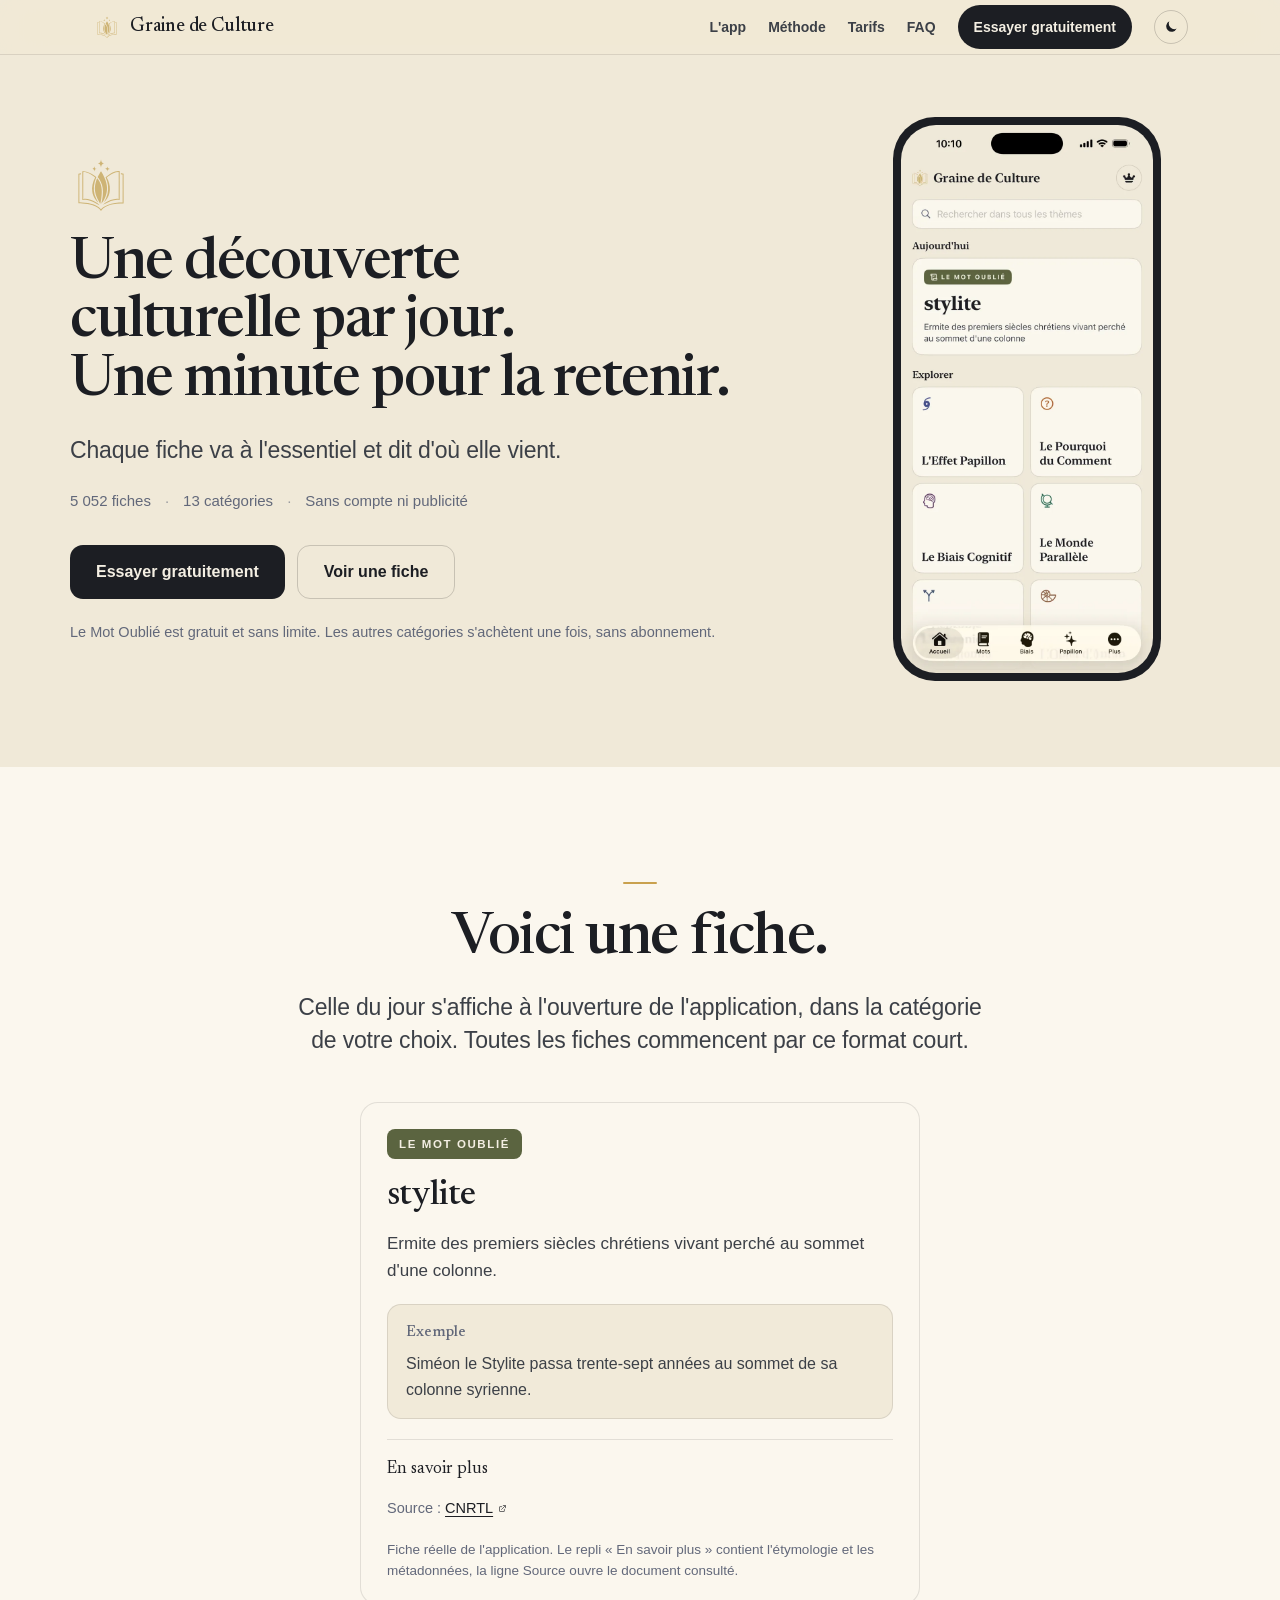
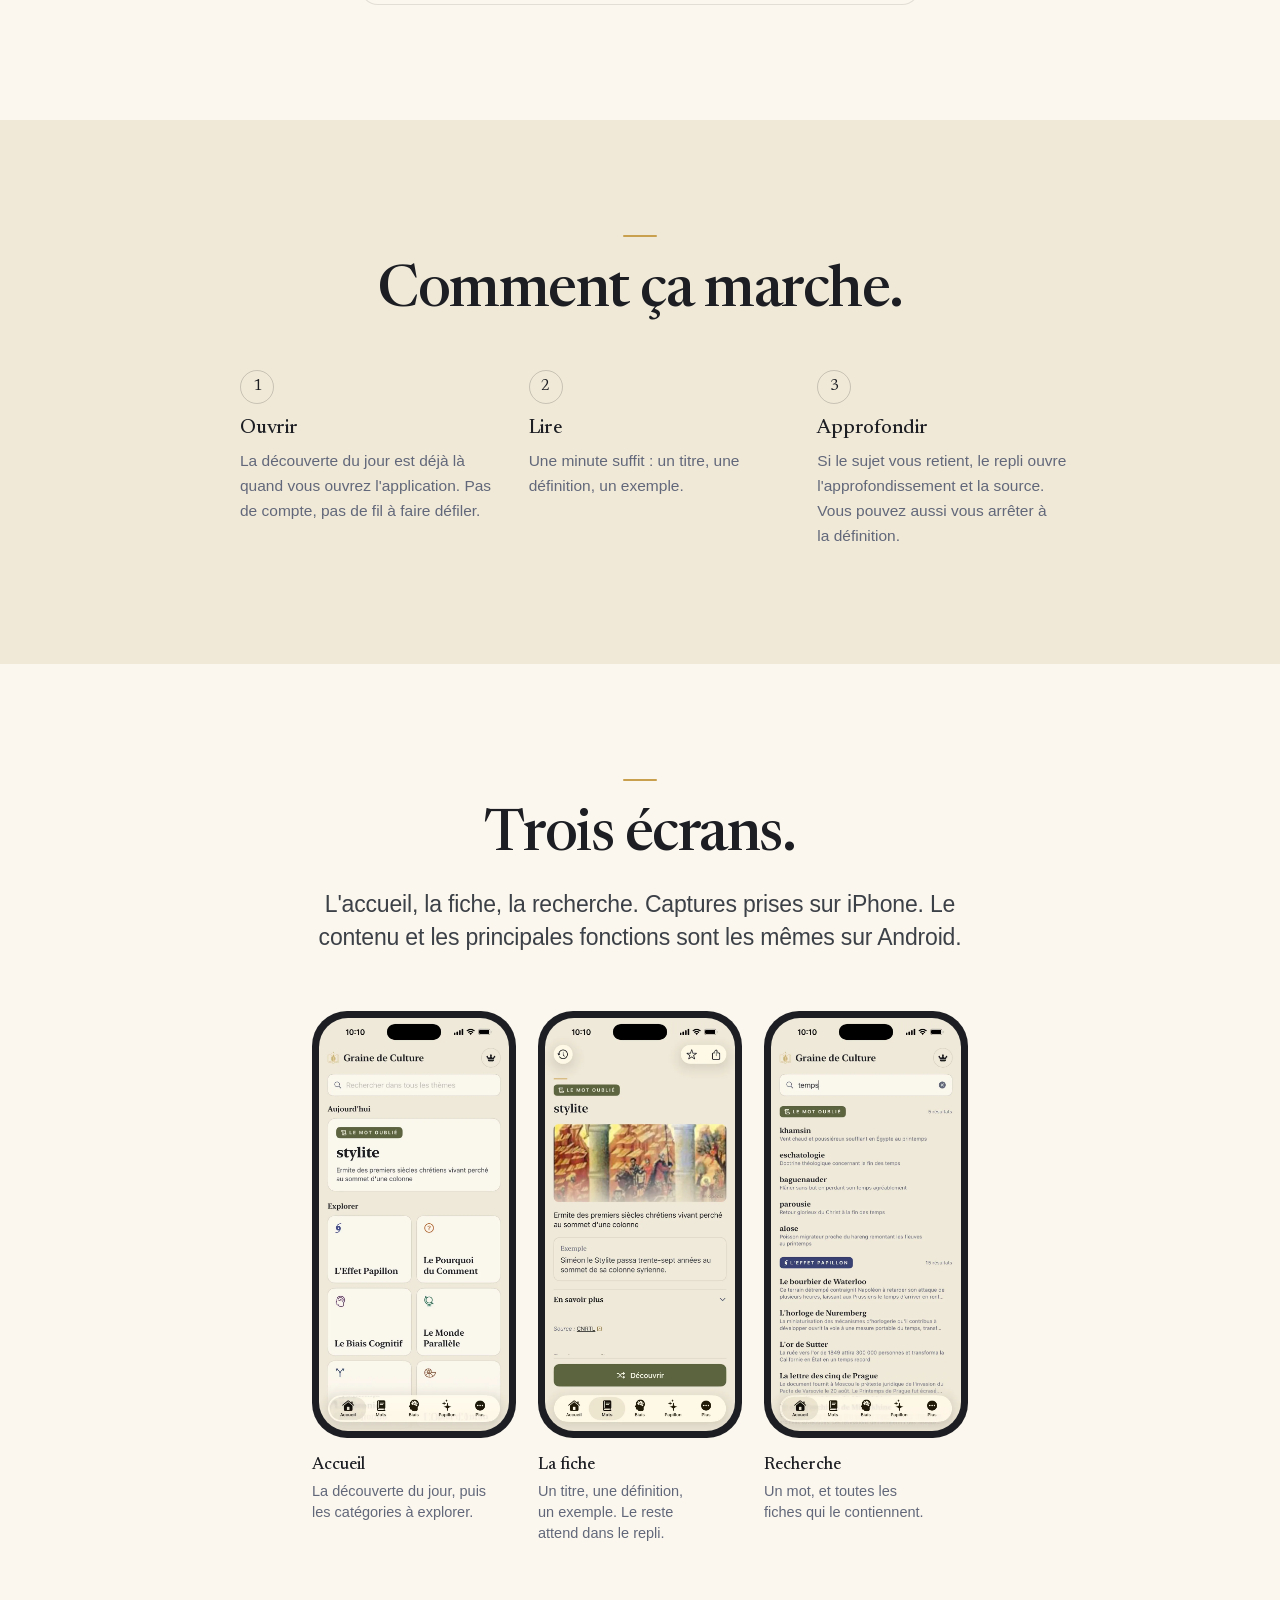
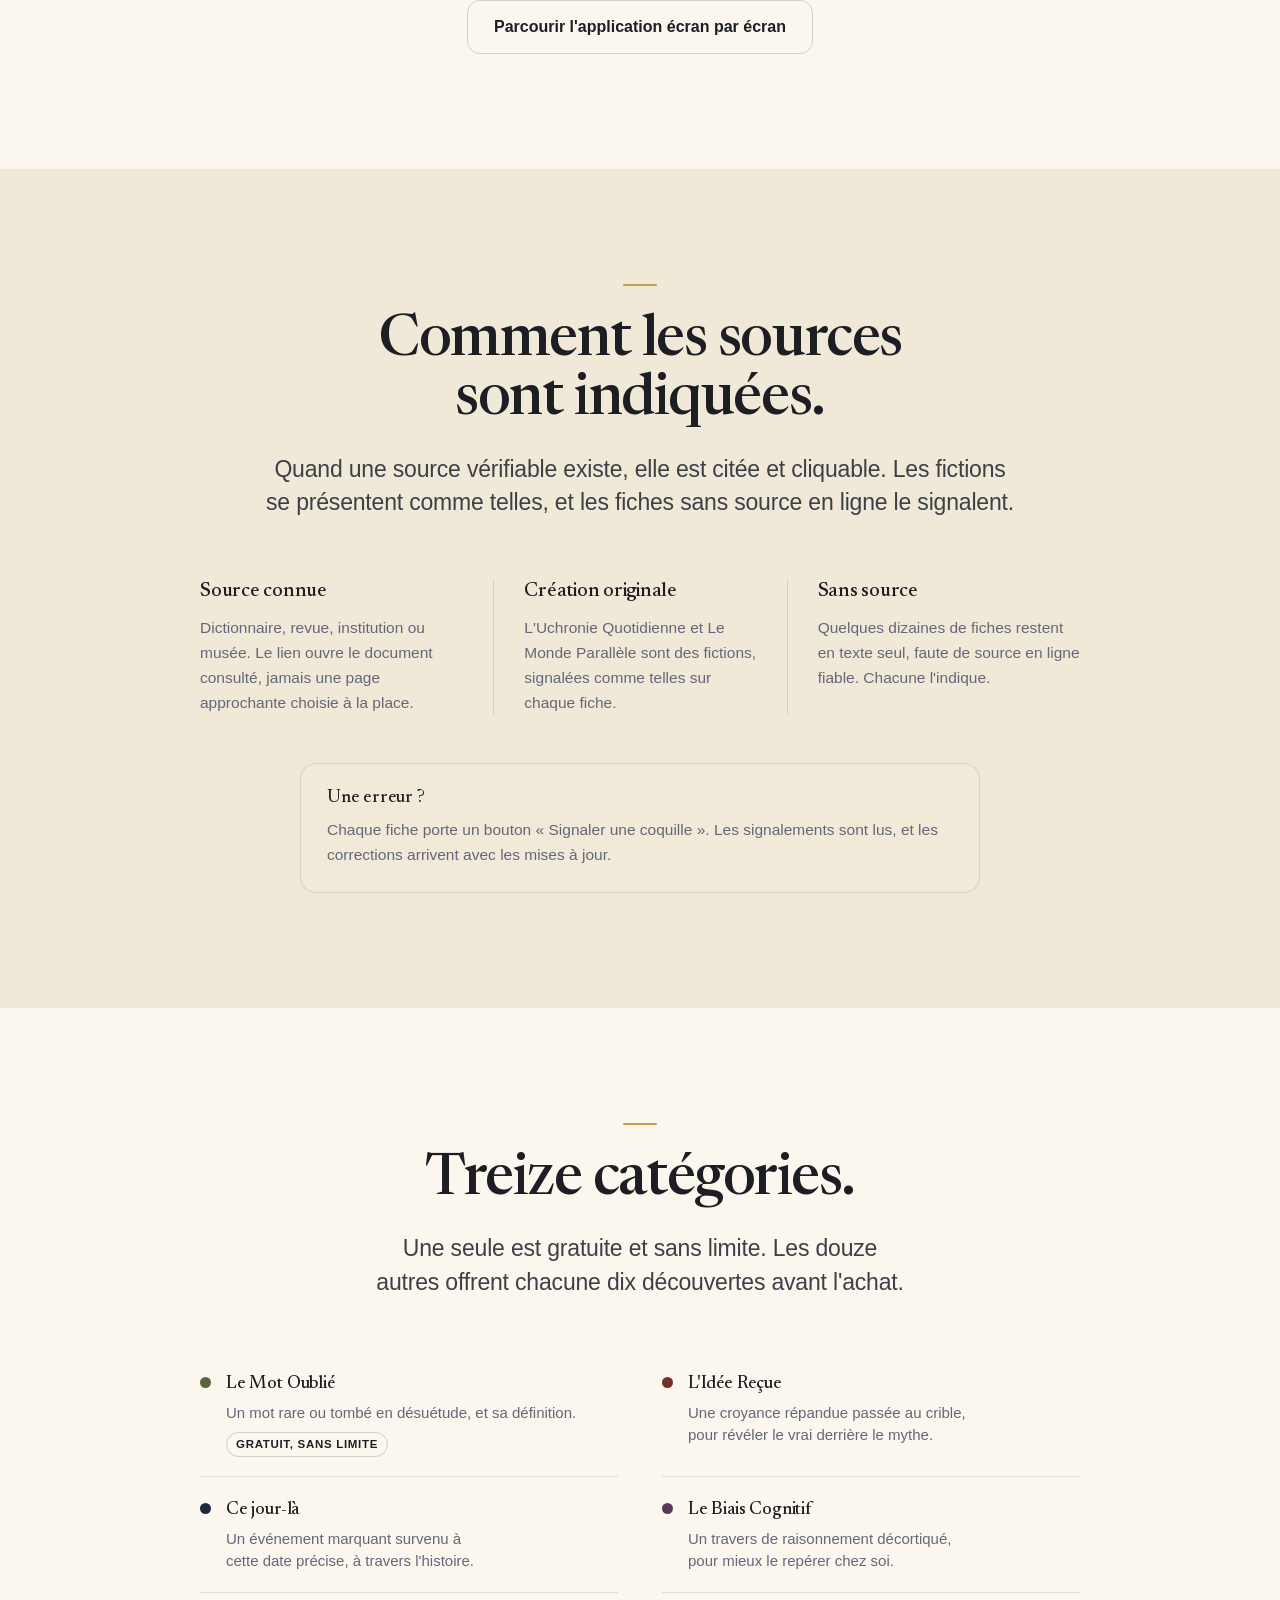
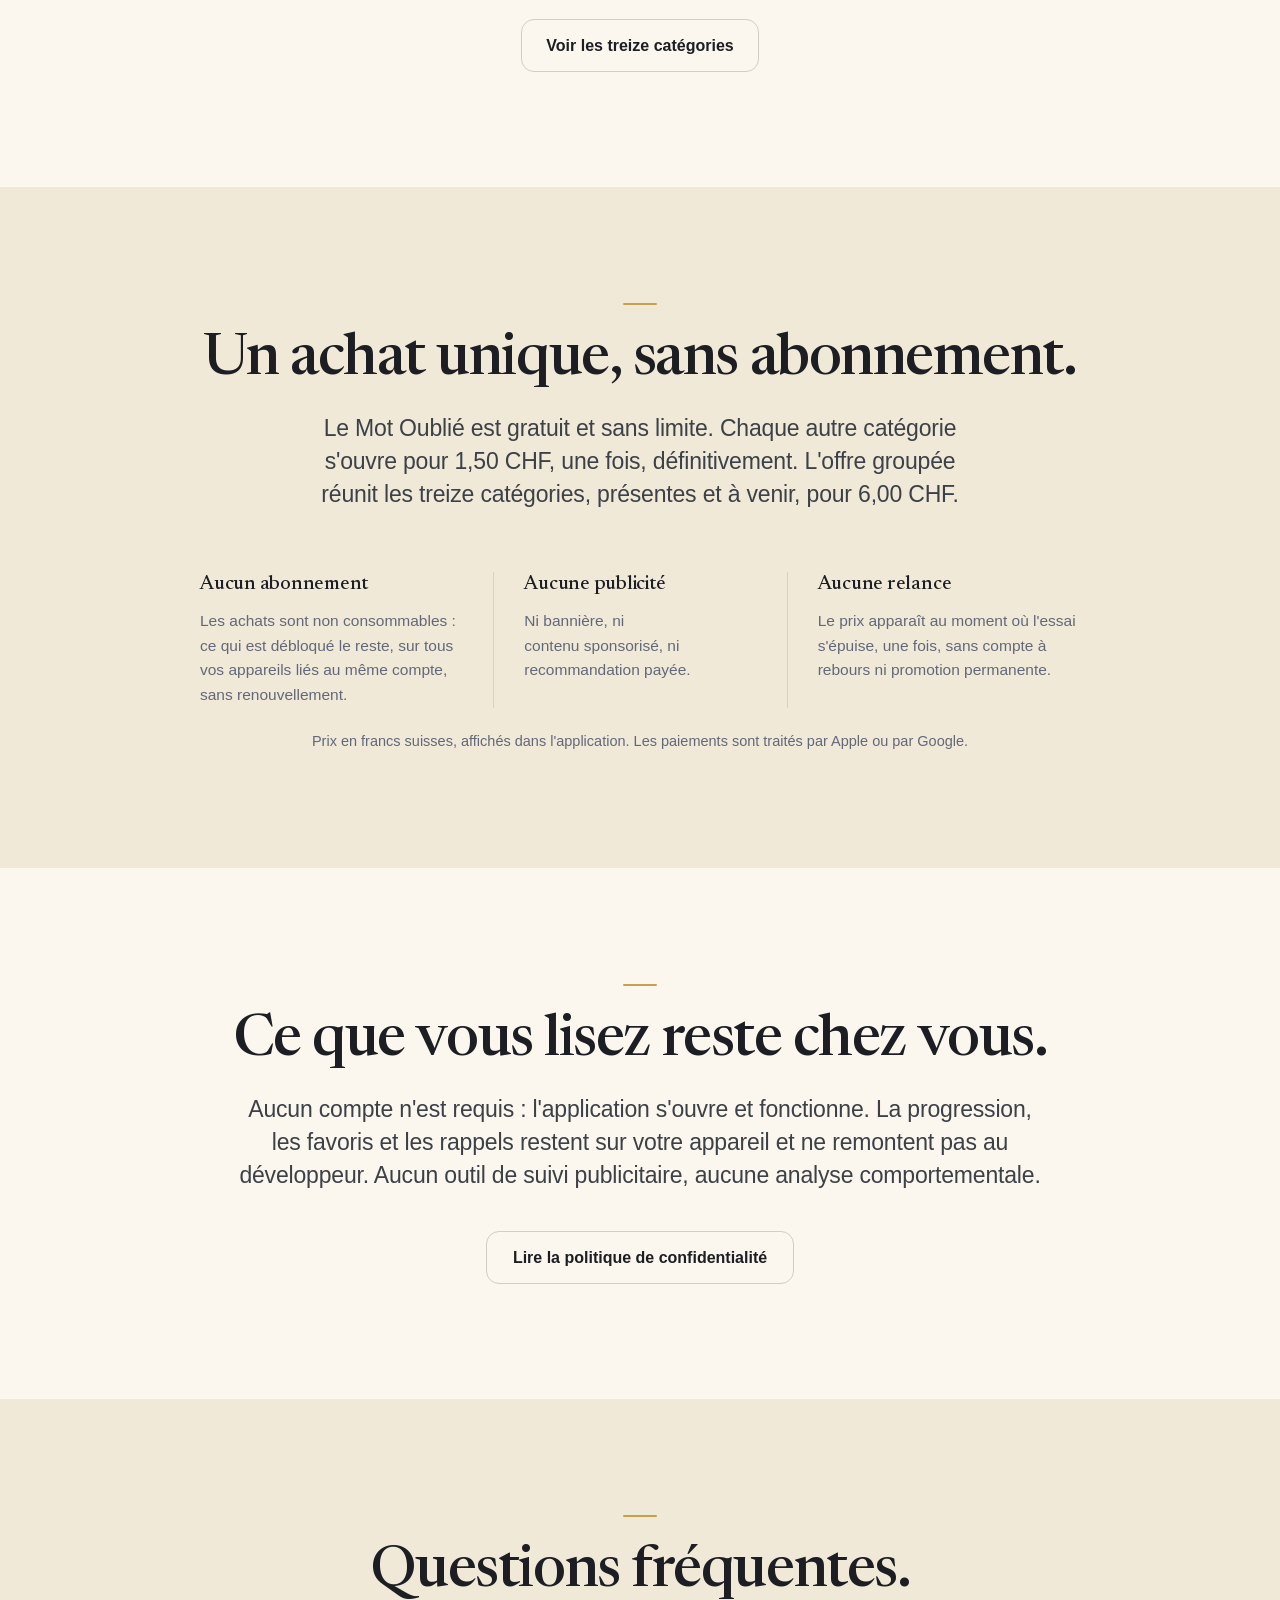
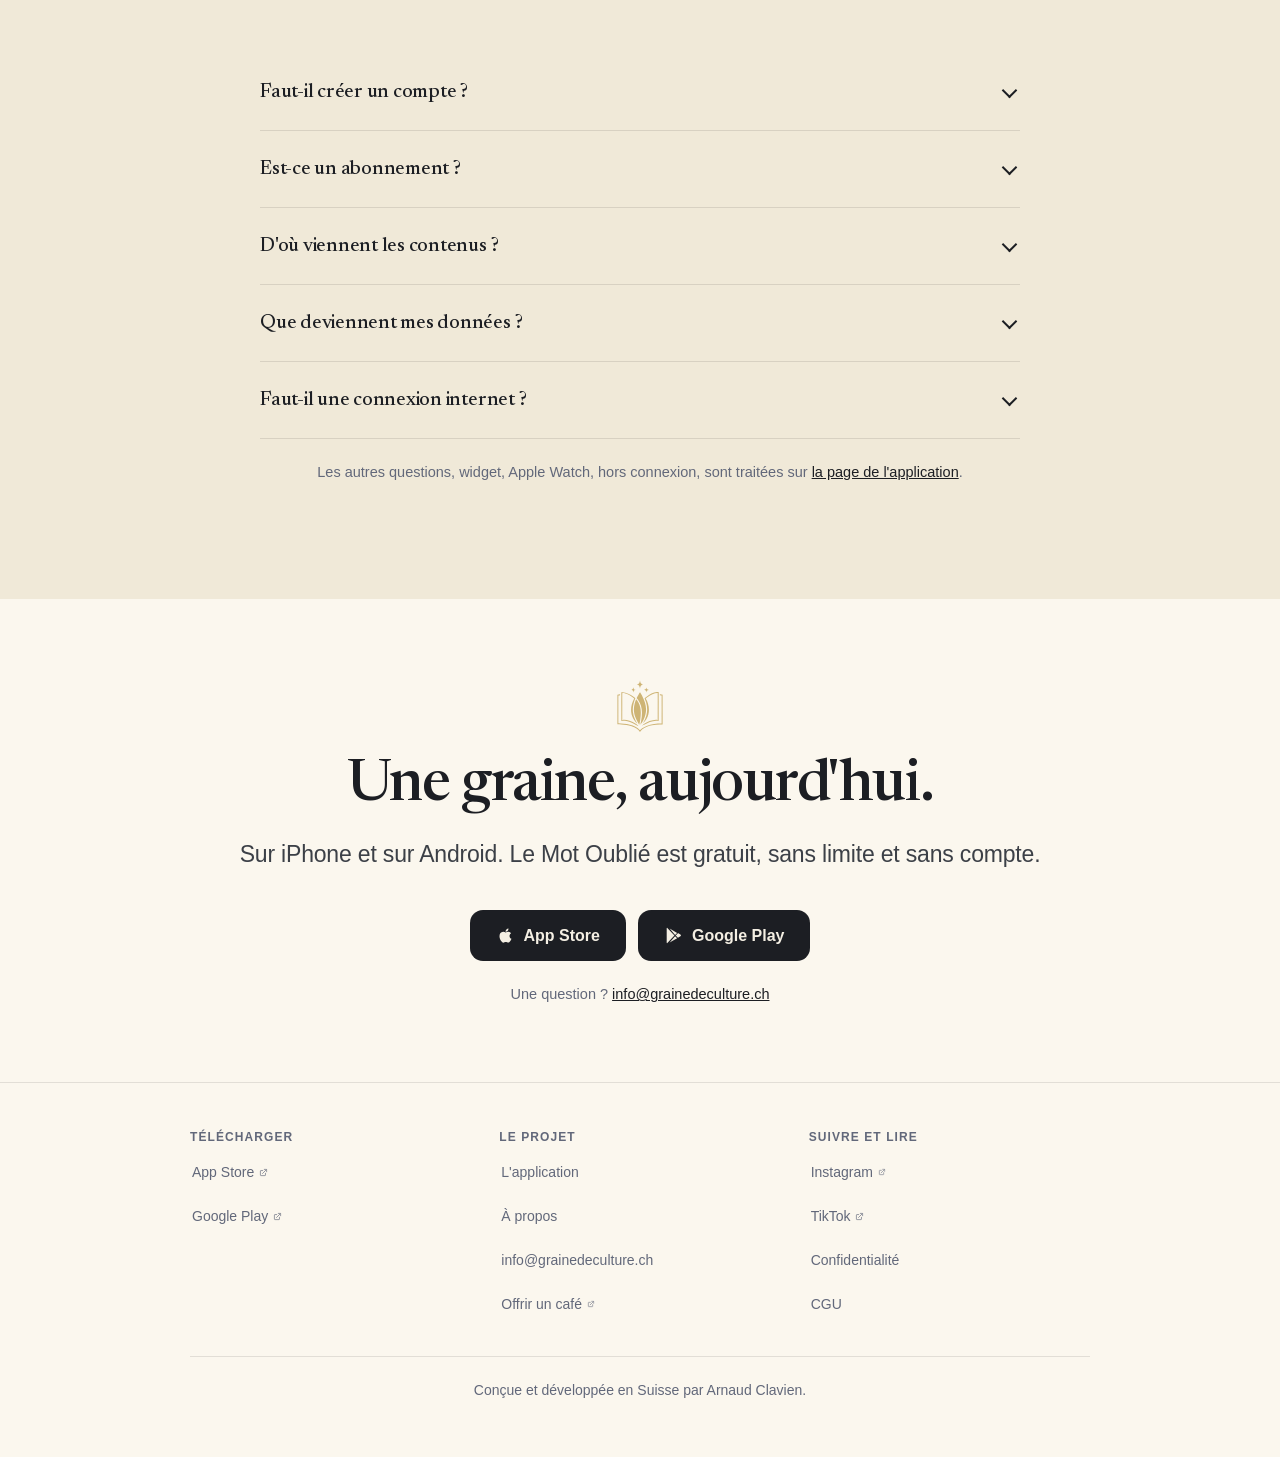
==== commit 0e5917eb: "Precisions : sauvegardes systeme, parite Android, longueur des fiches La politique de confidentialit" ====
--- a/index.html
+++ b/index.html
@@ -116,7 +116,7 @@
   <div class="centre">
     <div class="filet"></div>
     <h2 class="anim">Voici une fiche.</h2>
-    <p class="sous anim">Celle du jour s'affiche à l'ouverture de l'application, dans la catégorie de votre choix. Aucune n'est plus longue que celle-ci.</p>
+    <p class="sous anim">Celle du jour s'affiche à l'ouverture de l'application, dans la catégorie de votre choix. Toutes les fiches commencent par ce format court.</p>
   </div>
 
   <article class="exemple anim">
@@ -158,7 +158,7 @@
   <div class="centre">
     <div class="filet"></div>
     <h2 class="anim">Trois écrans.</h2>
-    <p class="sous anim">L'accueil, la fiche, la recherche. Captures prises sur iPhone, l'application est identique sur Android.</p>
+    <p class="sous anim">L'accueil, la fiche, la recherche. Captures prises sur iPhone. Le contenu et les principales fonctions sont les mêmes sur Android.</p>
   </div>
 
   <div class="galerie">
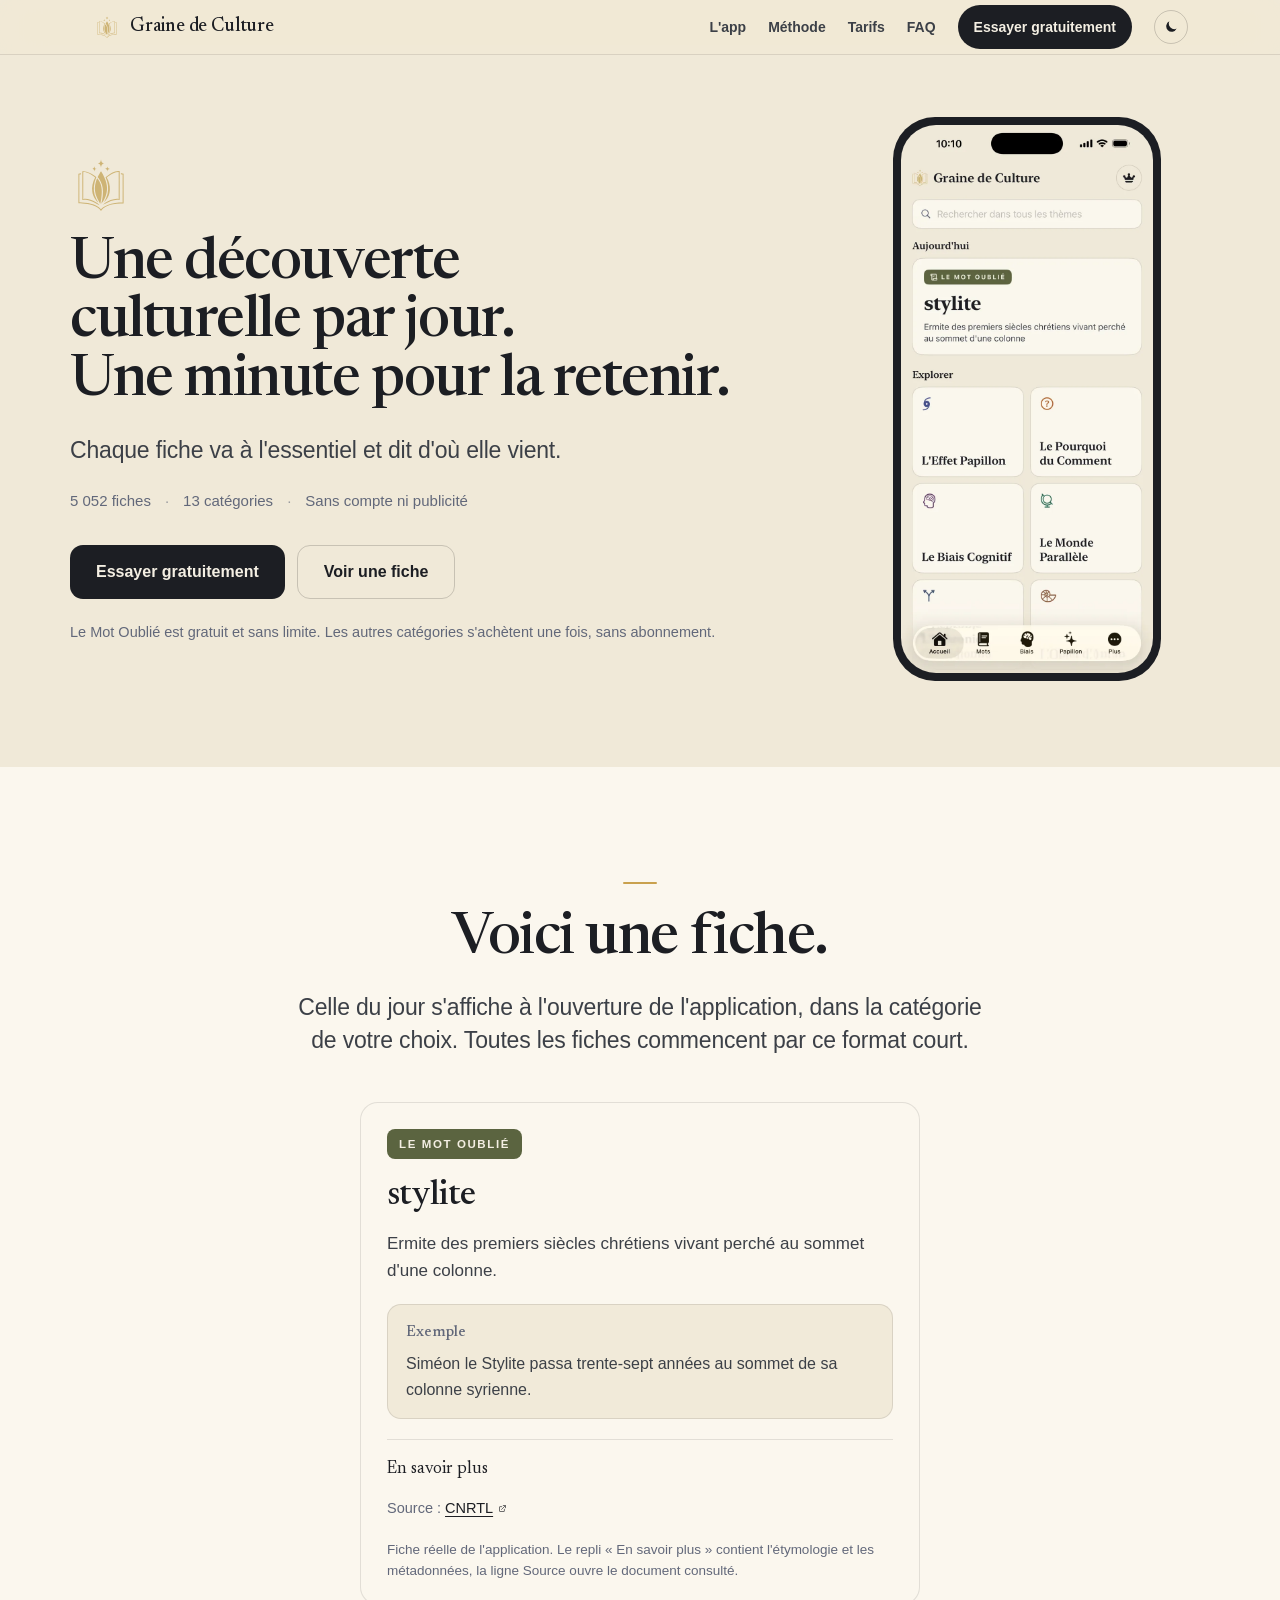
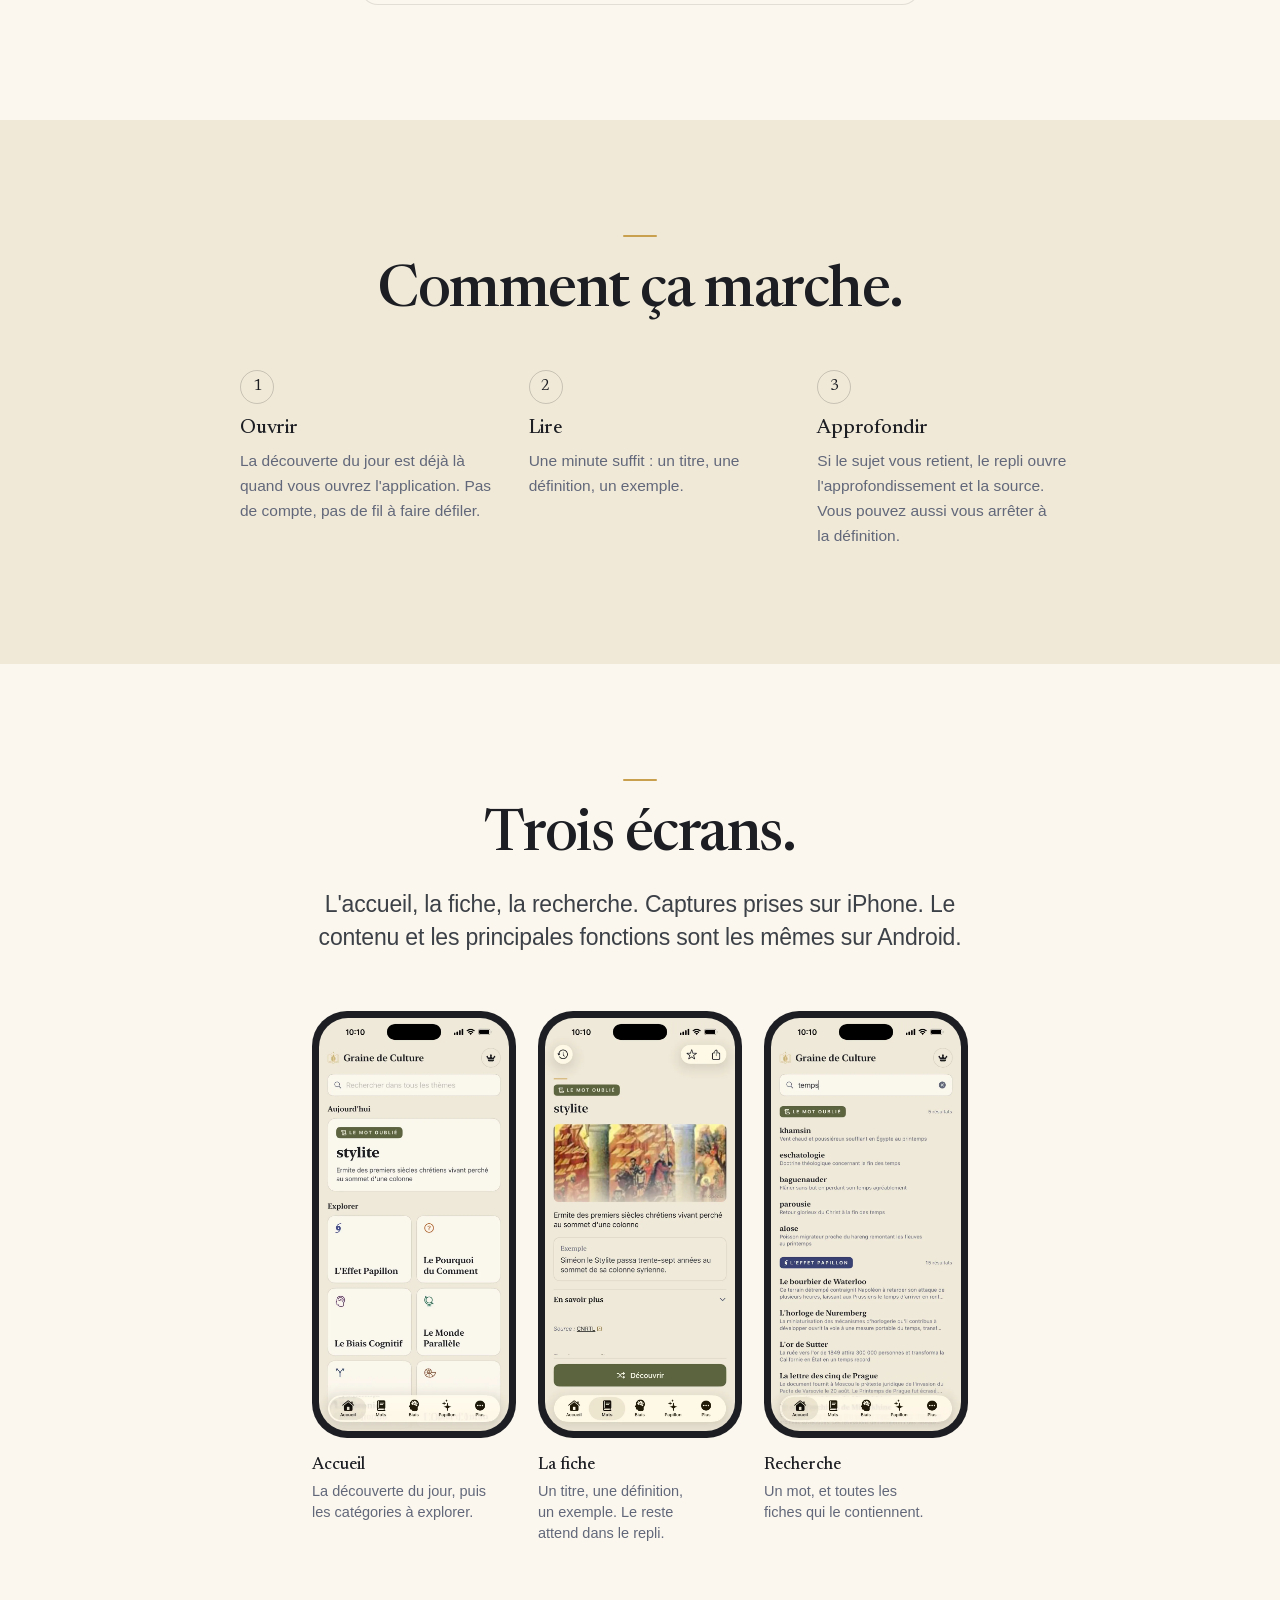
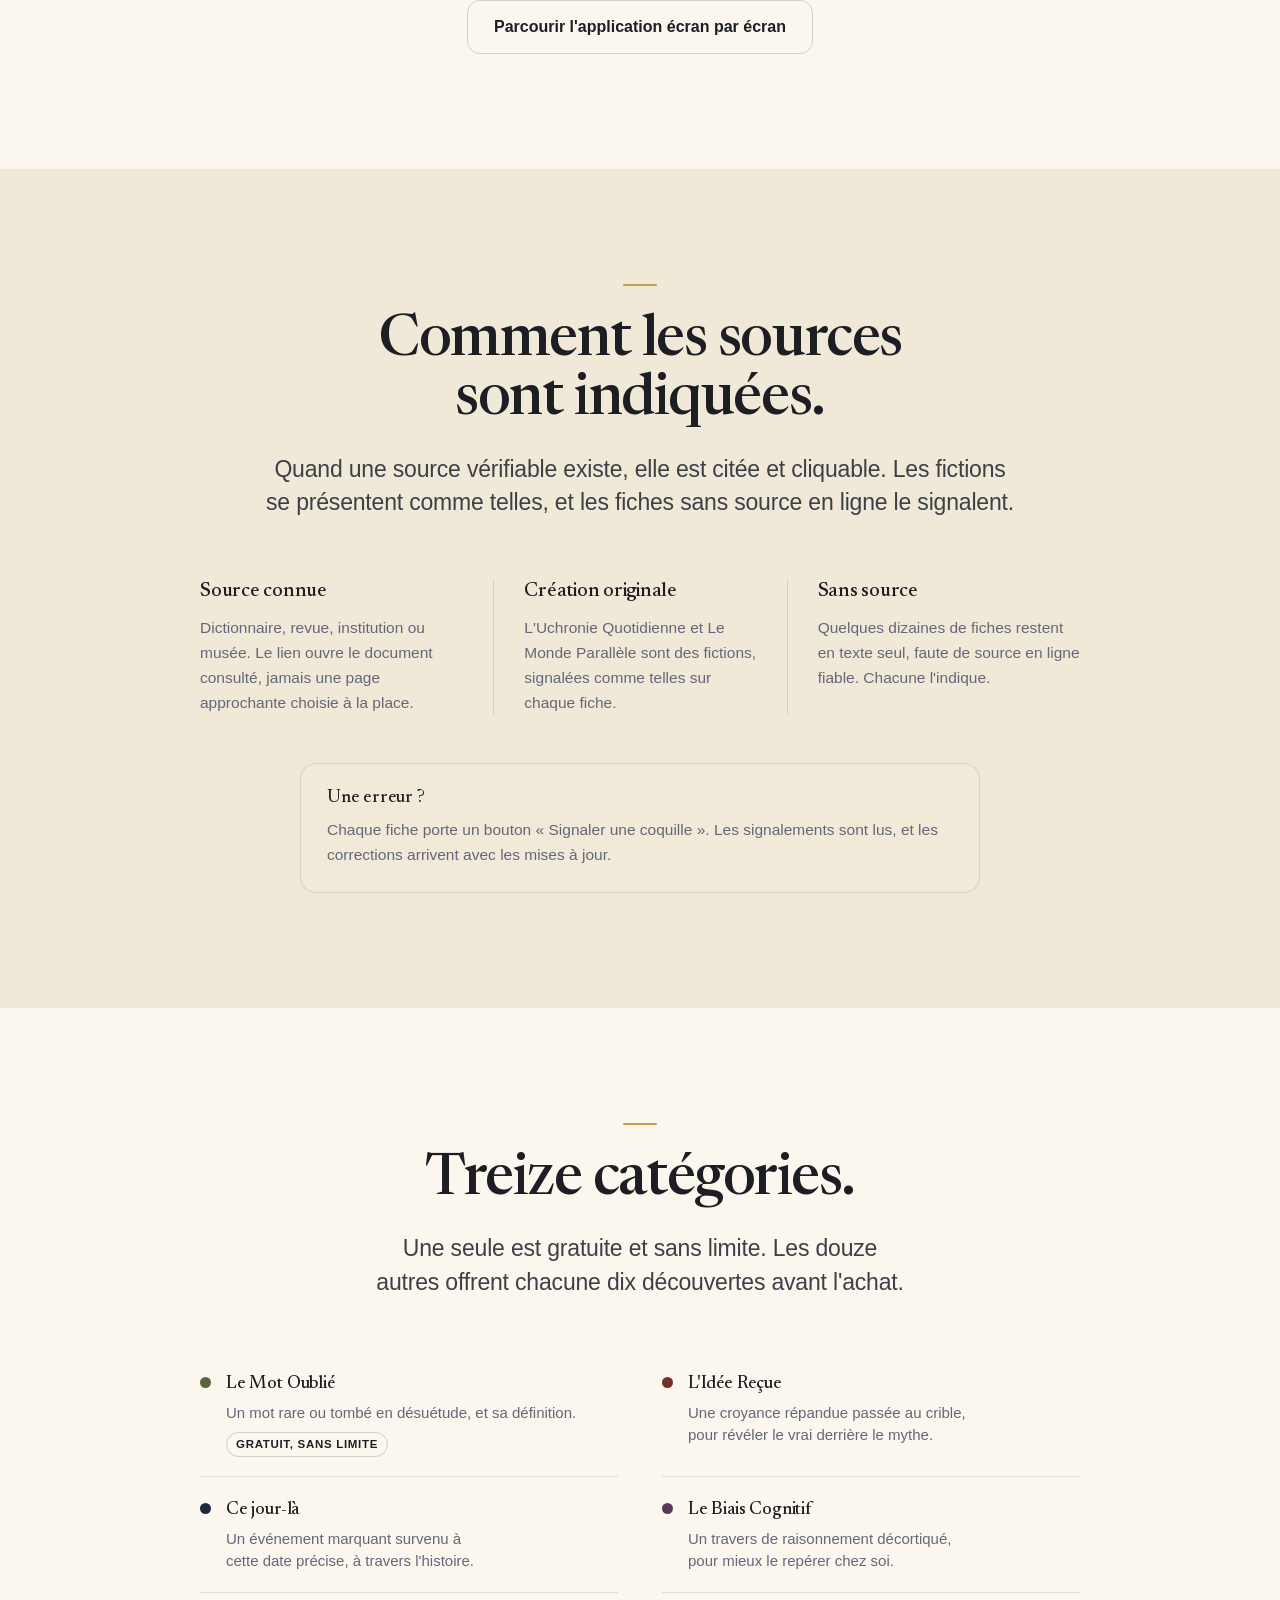
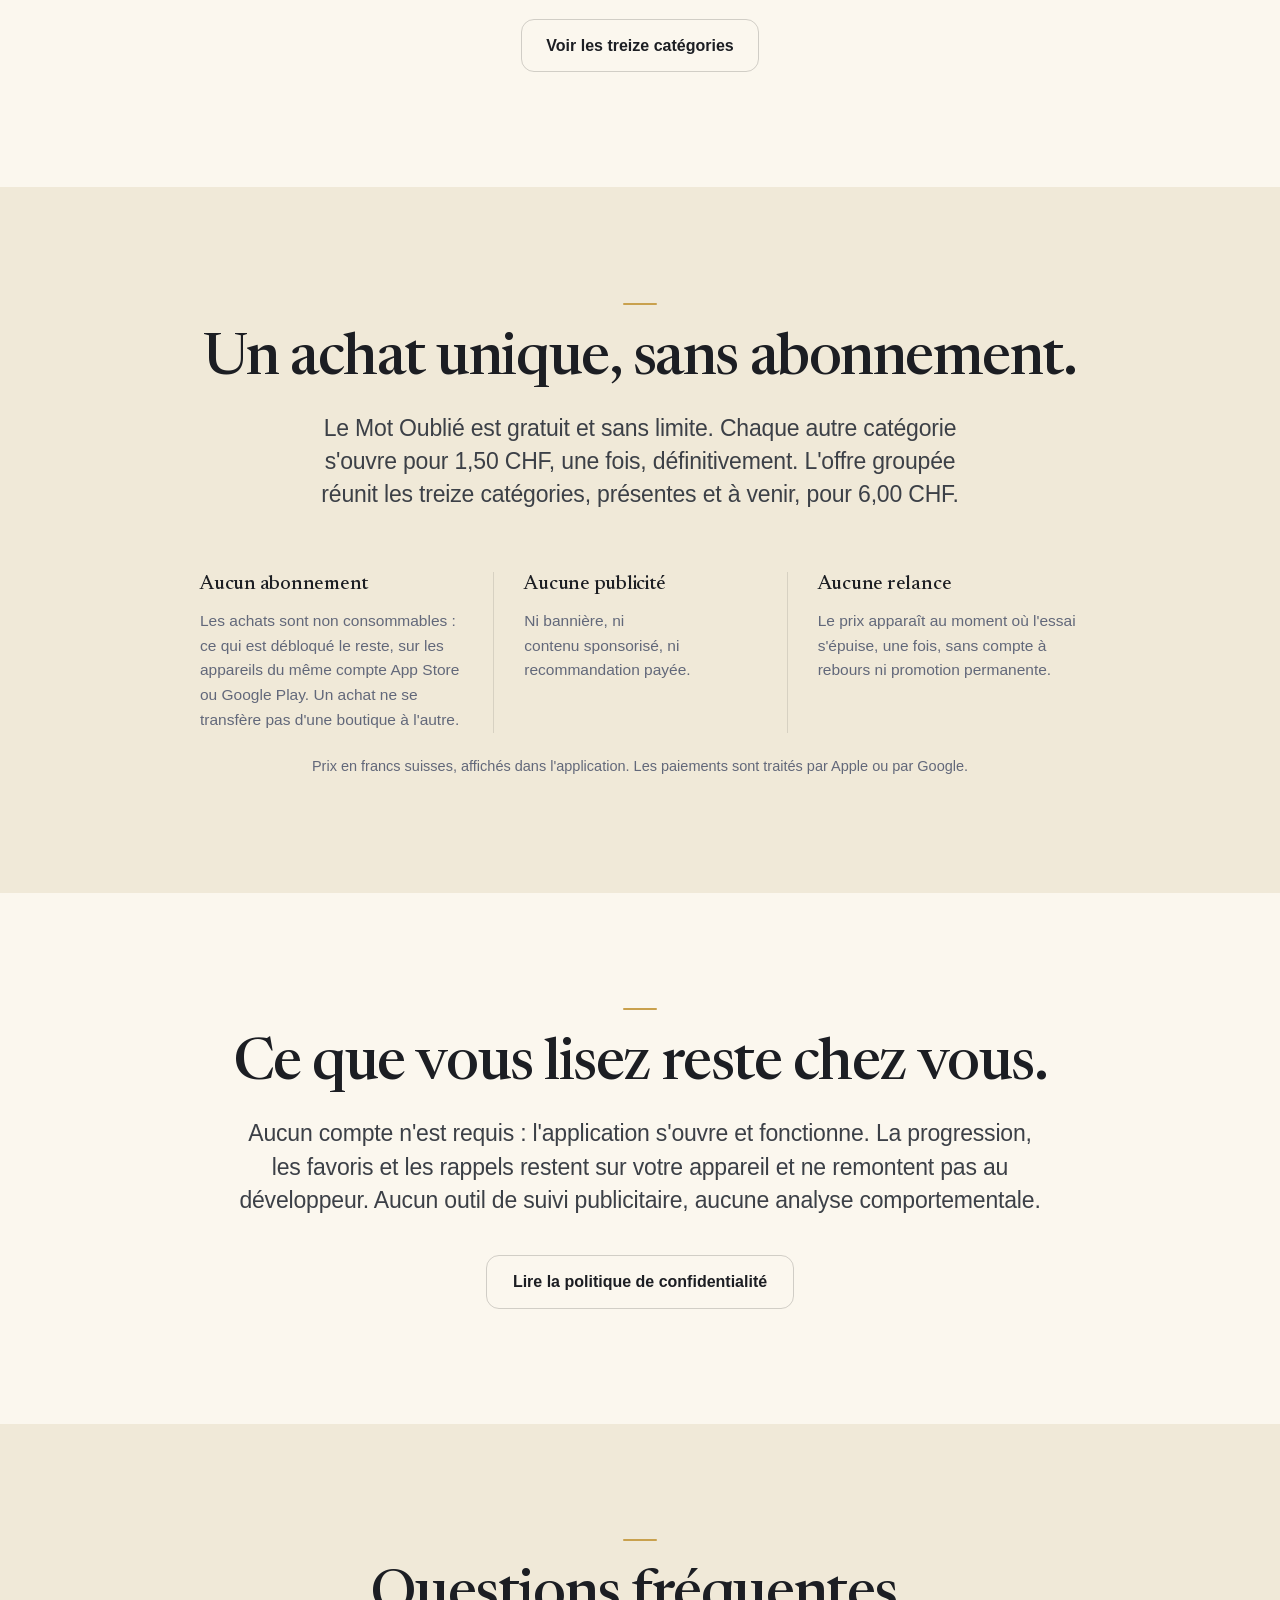
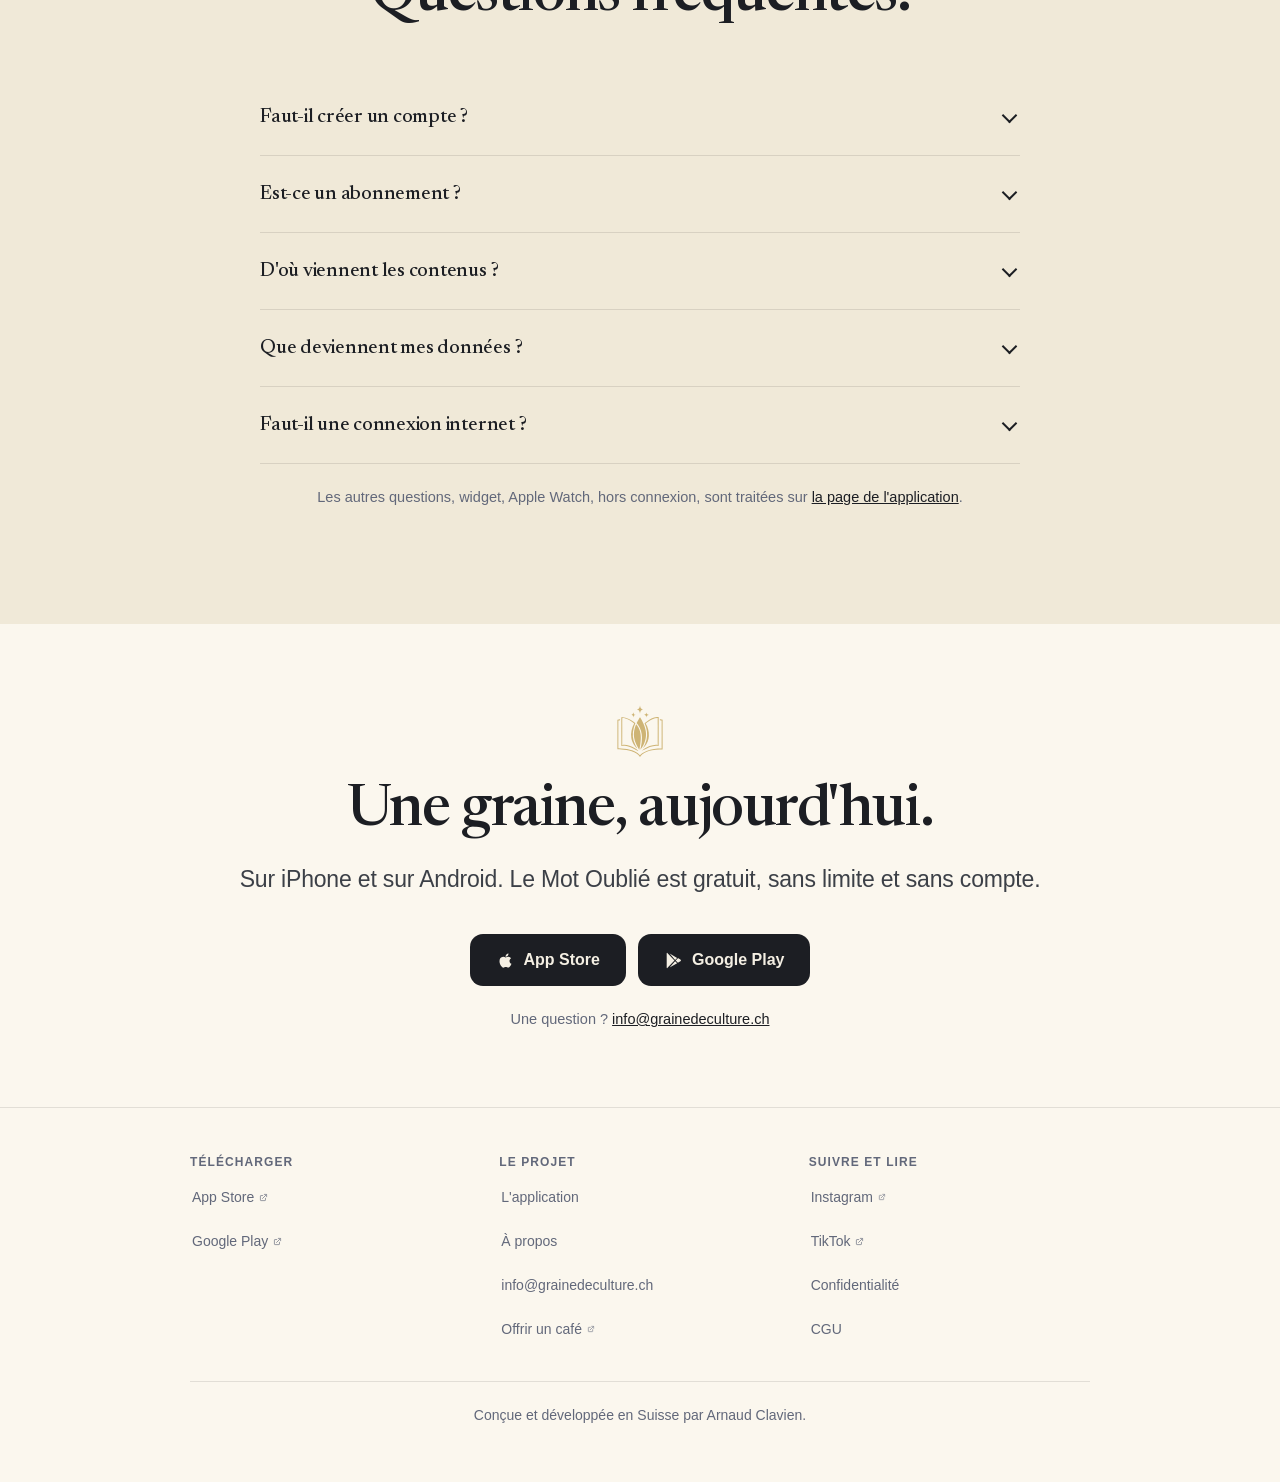
==== commit e04bc7f5: "Corrections de l'audit : boutique suisse, confidentialite exacte, focus complet Les treize liens App" ====
--- a/index.html
+++ b/index.html
@@ -16,7 +16,7 @@
   })();
 </script>
 <title>Graine de Culture, une découverte culturelle par jour</title>
-<meta name="description" content="Une découverte culturelle par jour, en fiches courtes qui disent d'où elles viennent. Treize catégories, 5 052 fiches embarquées. Application iPhone et Android, sans compte, sans publicité, sans abonnement.">
+<meta name="description" content="Une découverte culturelle par jour, en fiches courtes qui disent d'où elles viennent. 5 052 fiches, 13 catégories. iPhone et Android, sans compte ni abonnement.">
 <link rel="canonical" href="https://grainedeculture.ch/">
 <link rel="icon" href="/favicon.svg" type="image/svg+xml">
 <link rel="apple-touch-icon" href="/apple-touch-icon.png">
@@ -40,7 +40,7 @@
 <link rel="stylesheet" href="/style.css">
 <script src="/site.js" defer></script>
 <script type="application/ld+json">
-{"@context":"https://schema.org","@type":"MobileApplication","name":"Graine de Culture","operatingSystem":"iOS, Android","applicationCategory":"EducationApplication","inLanguage":"fr","url":"https://grainedeculture.ch/","author":{"@type":"Person","name":"Arnaud Clavien"},"sameAs":["https://apps.apple.com/fr/app/graine-de-culture/id6761060784","https://play.google.com/store/apps/details?id=com.arnaudclavien.grainedeculture"],"offers":[{"@type":"Offer","price":"0","priceCurrency":"CHF","description":"Téléchargement gratuit. La catégorie Le Mot Oublié est gratuite et sans limite, les autres offrent dix découvertes puis s'achètent une fois."},{"@type":"Offer","price":"1.50","priceCurrency":"CHF","category":"Achat intégré","name":"Une catégorie"},{"@type":"Offer","price":"6.00","priceCurrency":"CHF","category":"Achat intégré","name":"Toutes les catégories"}]}
+{"@context":"https://schema.org","@type":"MobileApplication","name":"Graine de Culture","operatingSystem":"iOS, Android","applicationCategory":"EducationApplication","inLanguage":"fr","url":"https://grainedeculture.ch/","author":{"@type":"Person","name":"Arnaud Clavien"},"sameAs":["https://apps.apple.com/ch/app/graine-de-culture/id6761060784?l=fr-FR","https://play.google.com/store/apps/details?id=com.arnaudclavien.grainedeculture"],"offers":[{"@type":"Offer","price":"0","priceCurrency":"CHF","description":"Téléchargement gratuit. La catégorie Le Mot Oublié est gratuite et sans limite, les autres offrent dix découvertes puis s'achètent une fois."},{"@type":"Offer","price":"1.50","priceCurrency":"CHF","category":"Achat intégré","name":"Une catégorie"},{"@type":"Offer","price":"6.00","priceCurrency":"CHF","category":"Achat intégré","name":"Toutes les catégories"}]}
 </script>
 <!-- Mesure d'audience sans cookie, Plausible -->
 <script async src="https://plausible.io/js/pa-My6-c-kju4-RD9LAgIVRF.js"></script>
@@ -61,10 +61,10 @@
     </a>
     <nav aria-label="Navigation principale">
       <a class="lien-nav" href="/decouvrir">L'app</a>
-      <a class="lien-nav" href="#methode">Méthode</a>
-      <a class="lien-nav" href="#tarifs">Tarifs</a>
-      <a class="lien-nav" href="#questions">FAQ</a>
-      <a class="cta" href="#obtenir">Essayer gratuitement</a>
+      <a class="lien-nav" href="/#methode">Méthode</a>
+      <a class="lien-nav" href="/#tarifs">Tarifs</a>
+      <a class="lien-nav" href="/#questions">FAQ</a>
+      <a class="cta" href="/#obtenir">Essayer gratuitement</a>
       <button class="bascule" type="button" aria-label="Basculer le thème clair ou sombre">
         <svg class="soleil" viewBox="0 0 24 24" fill="none" stroke="currentColor" stroke-width="1.8" stroke-linecap="round" aria-hidden="true"><circle cx="12" cy="12" r="4.2"/><path d="M12 2.5v2.4M12 19.1v2.4M4.6 4.6l1.7 1.7M17.7 17.7l1.7 1.7M2.5 12h2.4M19.1 12h2.4M4.6 19.4l1.7-1.7M17.7 6.3l1.7-1.7"/></svg>
         <svg class="lune" viewBox="0 0 24 24" fill="currentColor" aria-hidden="true"><path d="M20.5 14.4A8.2 8.2 0 0 1 9.6 3.5a8.2 8.2 0 1 0 10.9 10.9z"/></svg>
@@ -80,11 +80,11 @@
 <div class="menu" id="menu">
   <a href="/" aria-current="page">Accueil</a>
   <a href="/decouvrir">L'app</a>
-  <a href="#methode">Méthode</a>
-  <a href="#tarifs">Tarifs</a>
-  <a href="#questions">FAQ</a>
+  <a href="/#methode">Méthode</a>
+  <a href="/#tarifs">Tarifs</a>
+  <a href="/#questions">FAQ</a>
   <a href="/a-propos">À propos</a>
-  <a class="menu-cta" href="#obtenir">Essayer gratuitement</a>
+  <a class="menu-cta" href="/#obtenir">Essayer gratuitement</a>
 </div>
 
 <main id="contenu" tabindex="-1">
@@ -101,7 +101,7 @@
         <li>Sans compte ni publicité</li>
       </ul>
       <div class="actions">
-        <a class="bouton" data-boutique href="#obtenir" data-plausible-event-name="hero-obtenir">Essayer gratuitement</a>
+        <a class="bouton" data-boutique href="/#obtenir" data-plausible-event-name="hero-obtenir">Essayer gratuitement</a>
         <a class="bouton creux" href="#exemple" data-plausible-event-name="voir-fiche">Voir une fiche</a>
       </div>
       <p class="fin">Le Mot Oublié est gratuit et sans limite. Les autres catégories s'achètent une fois, sans abonnement.</p>
@@ -254,7 +254,7 @@
     <div class="colonnes">
       <div class="anim">
         <h3>Aucun abonnement</h3>
-        <p>Les achats sont non consommables&nbsp;: ce qui est débloqué le reste, sur tous vos appareils liés au même compte, sans renouvellement.</p>
+        <p>Les achats sont non consommables&nbsp;: ce qui est débloqué le reste, sur les appareils du même compte App Store ou Google Play. Un achat ne se transfère pas d'une boutique à l'autre.</p>
       </div>
       <div class="anim">
         <h3>Aucune publicité</h3>
@@ -293,7 +293,7 @@
         <summary>Est-ce un abonnement&nbsp;?</summary>
         <div class="rep">
           <p>Non, et il n'y en aura pas. Le Mot Oublié est gratuit sans limite. Chaque autre catégorie s'achète une fois, pour 1,50&nbsp;CHF, et reste débloquée. L'offre groupée ouvre les treize catégories pour 6,00&nbsp;CHF, y compris celles qui seront ajoutées plus tard.</p>
-          <p>Les paiements sont traités par Apple ou par Google. Le développeur ne reçoit aucune coordonnée bancaire.</p>
+          <p>Les paiements sont traités par Apple ou par Google, et le développeur ne reçoit aucune coordonnée bancaire. Un achat App Store se restaure sur vos appareils Apple, un achat Google Play sur vos appareils Android&nbsp;: il ne se transfère pas d'une boutique à l'autre.</p>
         </div>
       </details>
       <details class="anim">
@@ -325,7 +325,7 @@
     <h2 class="anim">Une graine, aujourd'hui.</h2>
     <p class="sous anim">Sur iPhone et sur Android. Le Mot Oublié est gratuit, sans limite et sans compte.</p>
     <div class="actions anim">
-      <a class="bouton" href="https://apps.apple.com/fr/app/graine-de-culture/id6761060784" target="_blank" rel="noopener" data-plausible-event-name="final-appstore">
+      <a class="bouton" href="https://apps.apple.com/ch/app/graine-de-culture/id6761060784?l=fr-FR" target="_blank" rel="noopener" data-plausible-event-name="final-appstore">
         <svg viewBox="0 0 24 24" fill="currentColor" aria-hidden="true"><path d="M17.05 20.28c-.98.95-2.05.8-3.08.35-1.09-.46-2.09-.48-3.24 0-1.44.62-2.2.44-3.06-.35C2.79 15.25 3.51 7.59 9.05 7.31c1.35.07 2.29.74 3.08.8 1.18-.24 2.31-.93 3.57-.84 1.51.12 2.65.72 3.4 1.8-3.12 1.87-2.38 5.98.48 7.13-.57 1.5-1.31 2.99-2.54 4.09zM12.03 7.25c-.15-2.23 1.66-4.07 3.74-4.25.29 2.58-2.34 4.5-3.74 4.25z"/></svg>
         App Store
       </a>
@@ -345,7 +345,7 @@
     <div>
       <h2>Télécharger</h2>
       <ul>
-        <li><a href="https://apps.apple.com/fr/app/graine-de-culture/id6761060784" target="_blank" rel="noopener" class="ext" data-plausible-event-name="pied-appstore">App Store</a></li>
+        <li><a href="https://apps.apple.com/ch/app/graine-de-culture/id6761060784?l=fr-FR" target="_blank" rel="noopener" class="ext" data-plausible-event-name="pied-appstore">App Store</a></li>
         <li><a href="https://play.google.com/store/apps/details?id=com.arnaudclavien.grainedeculture" target="_blank" rel="noopener" class="ext" data-plausible-event-name="pied-play">Google Play</a></li>
       </ul>
     </div>
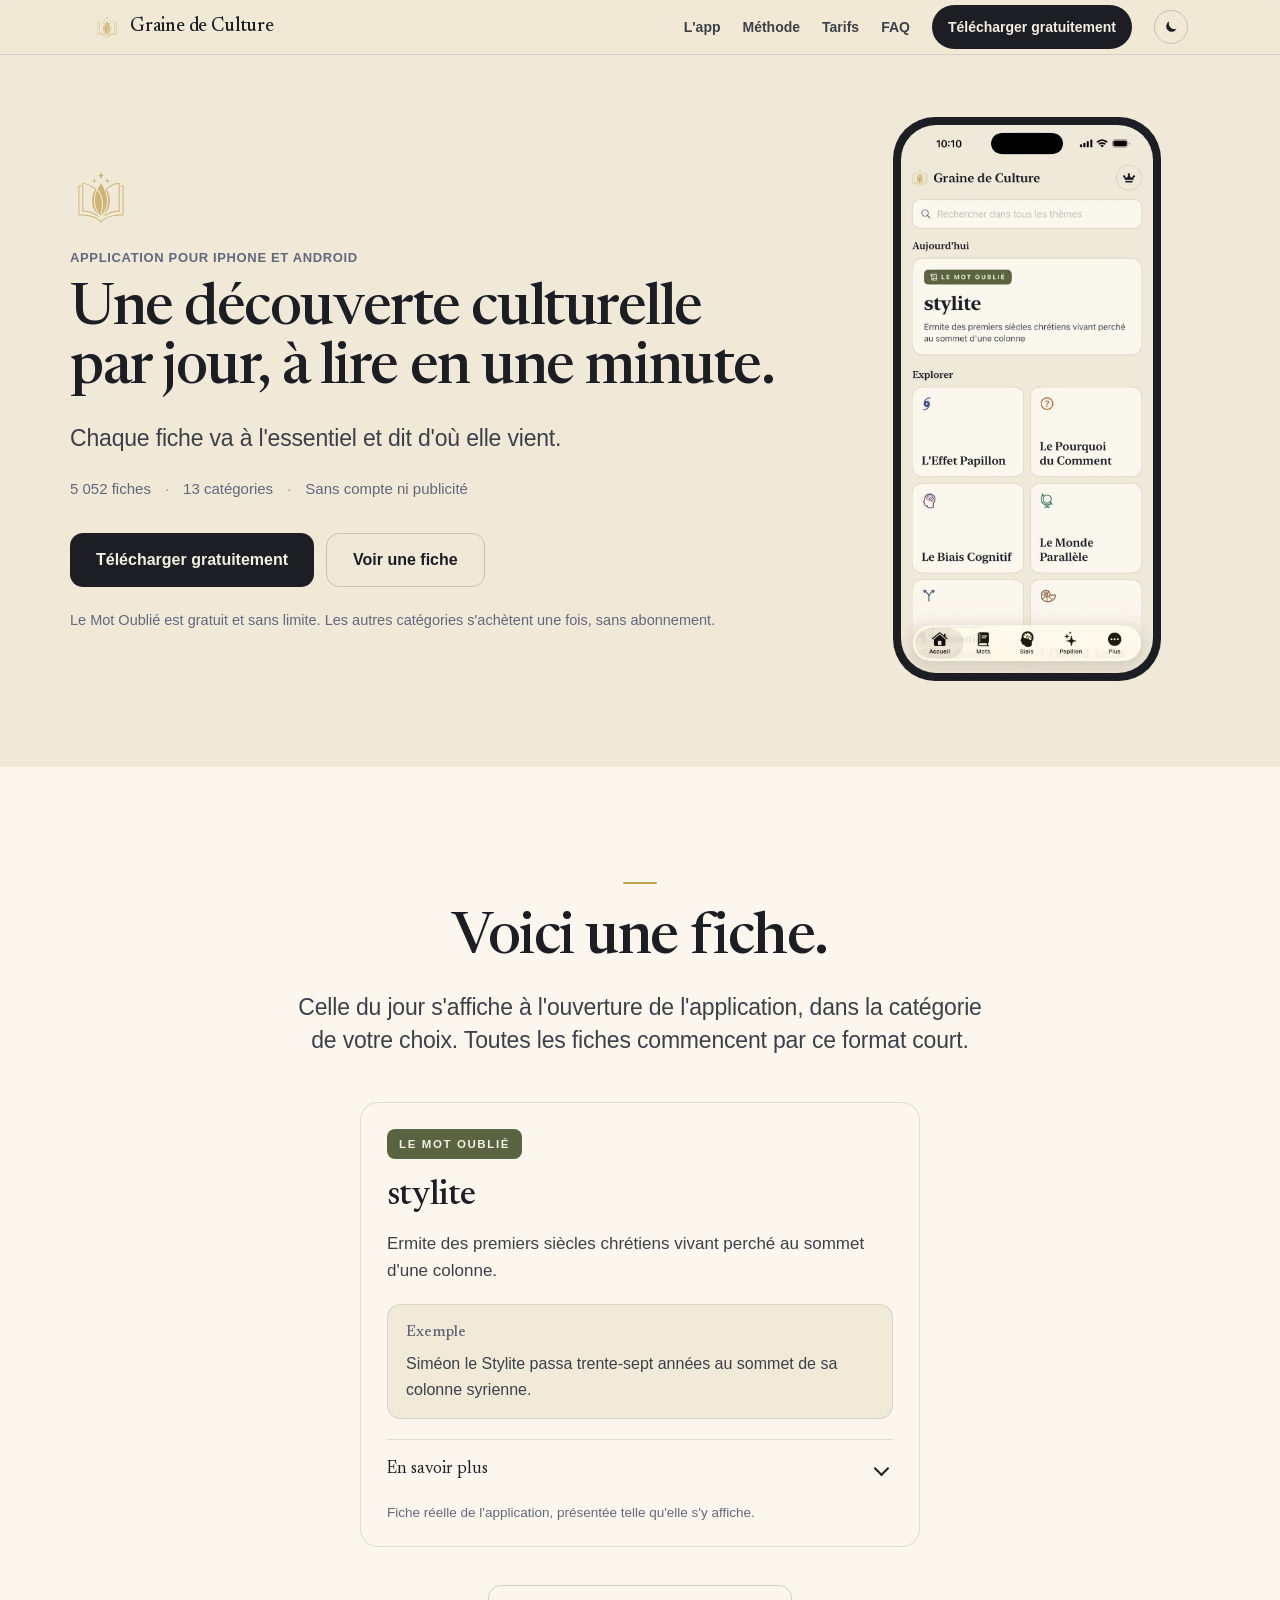
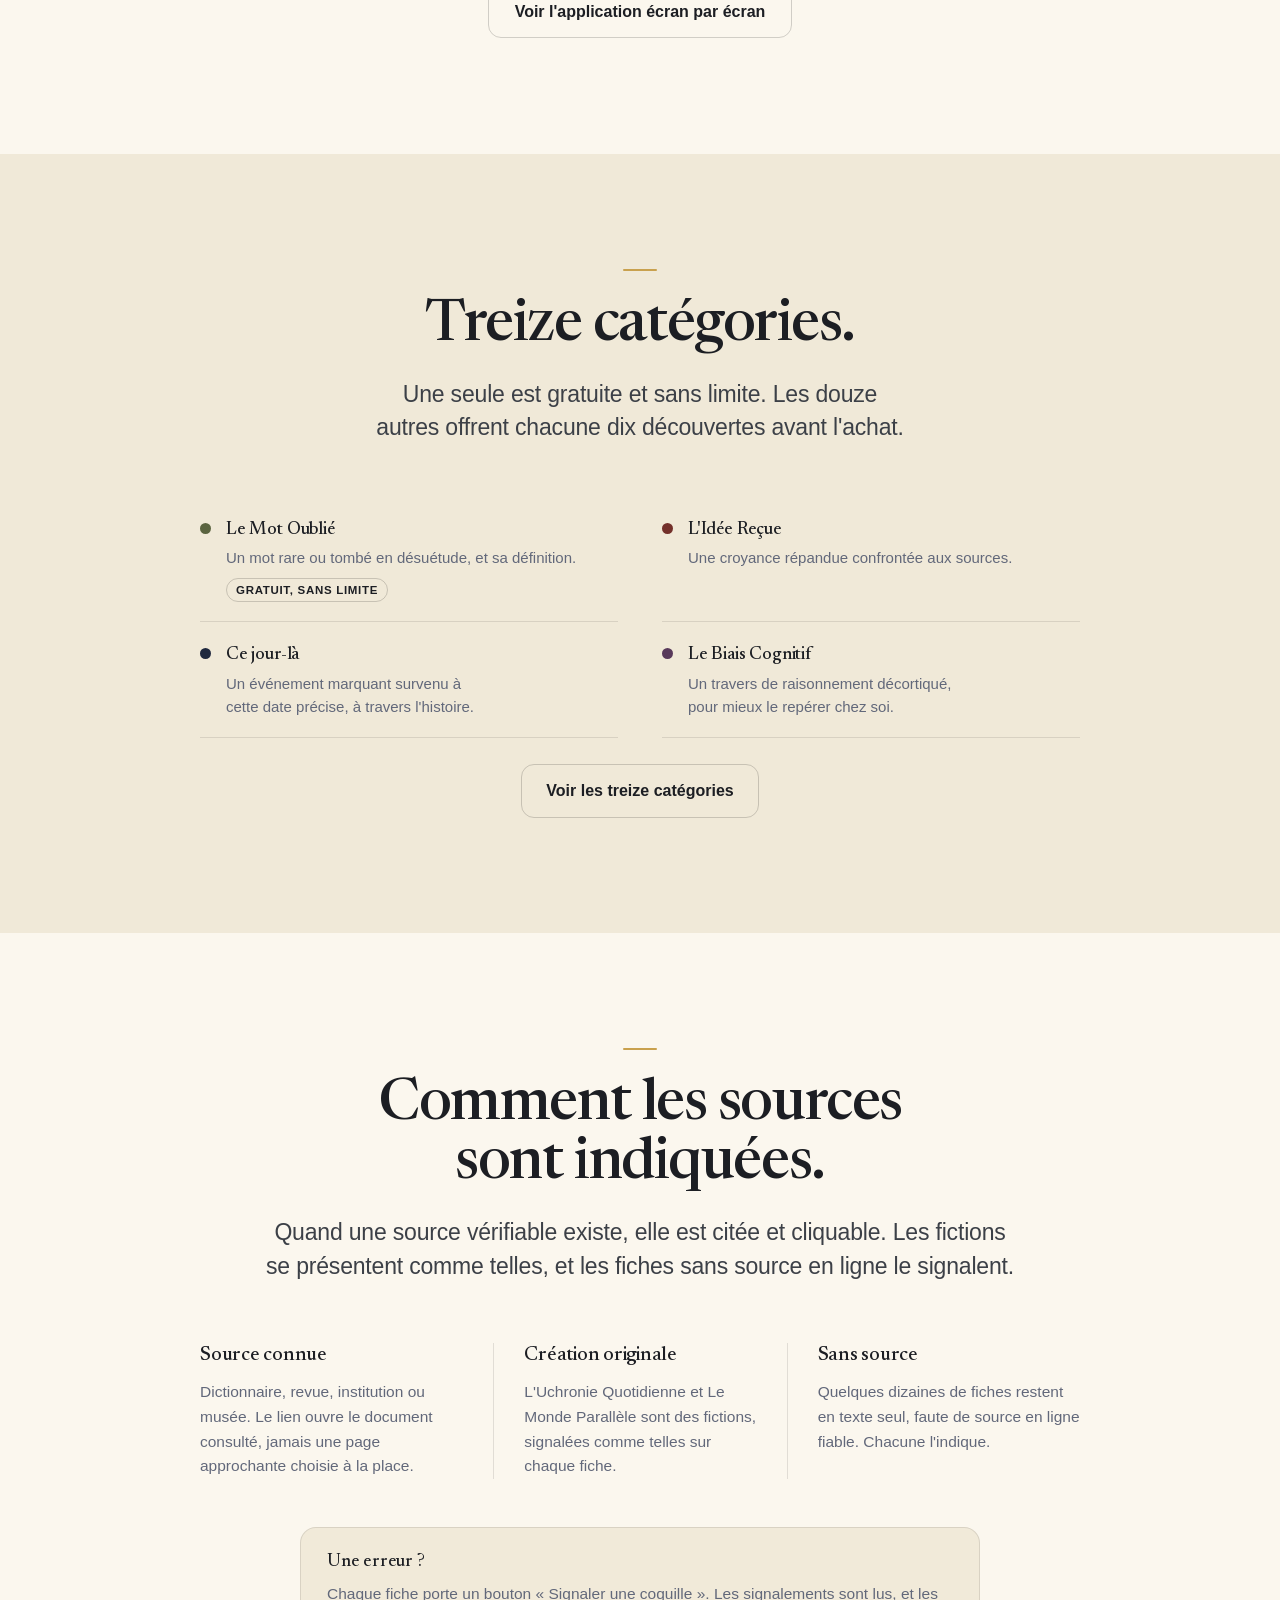
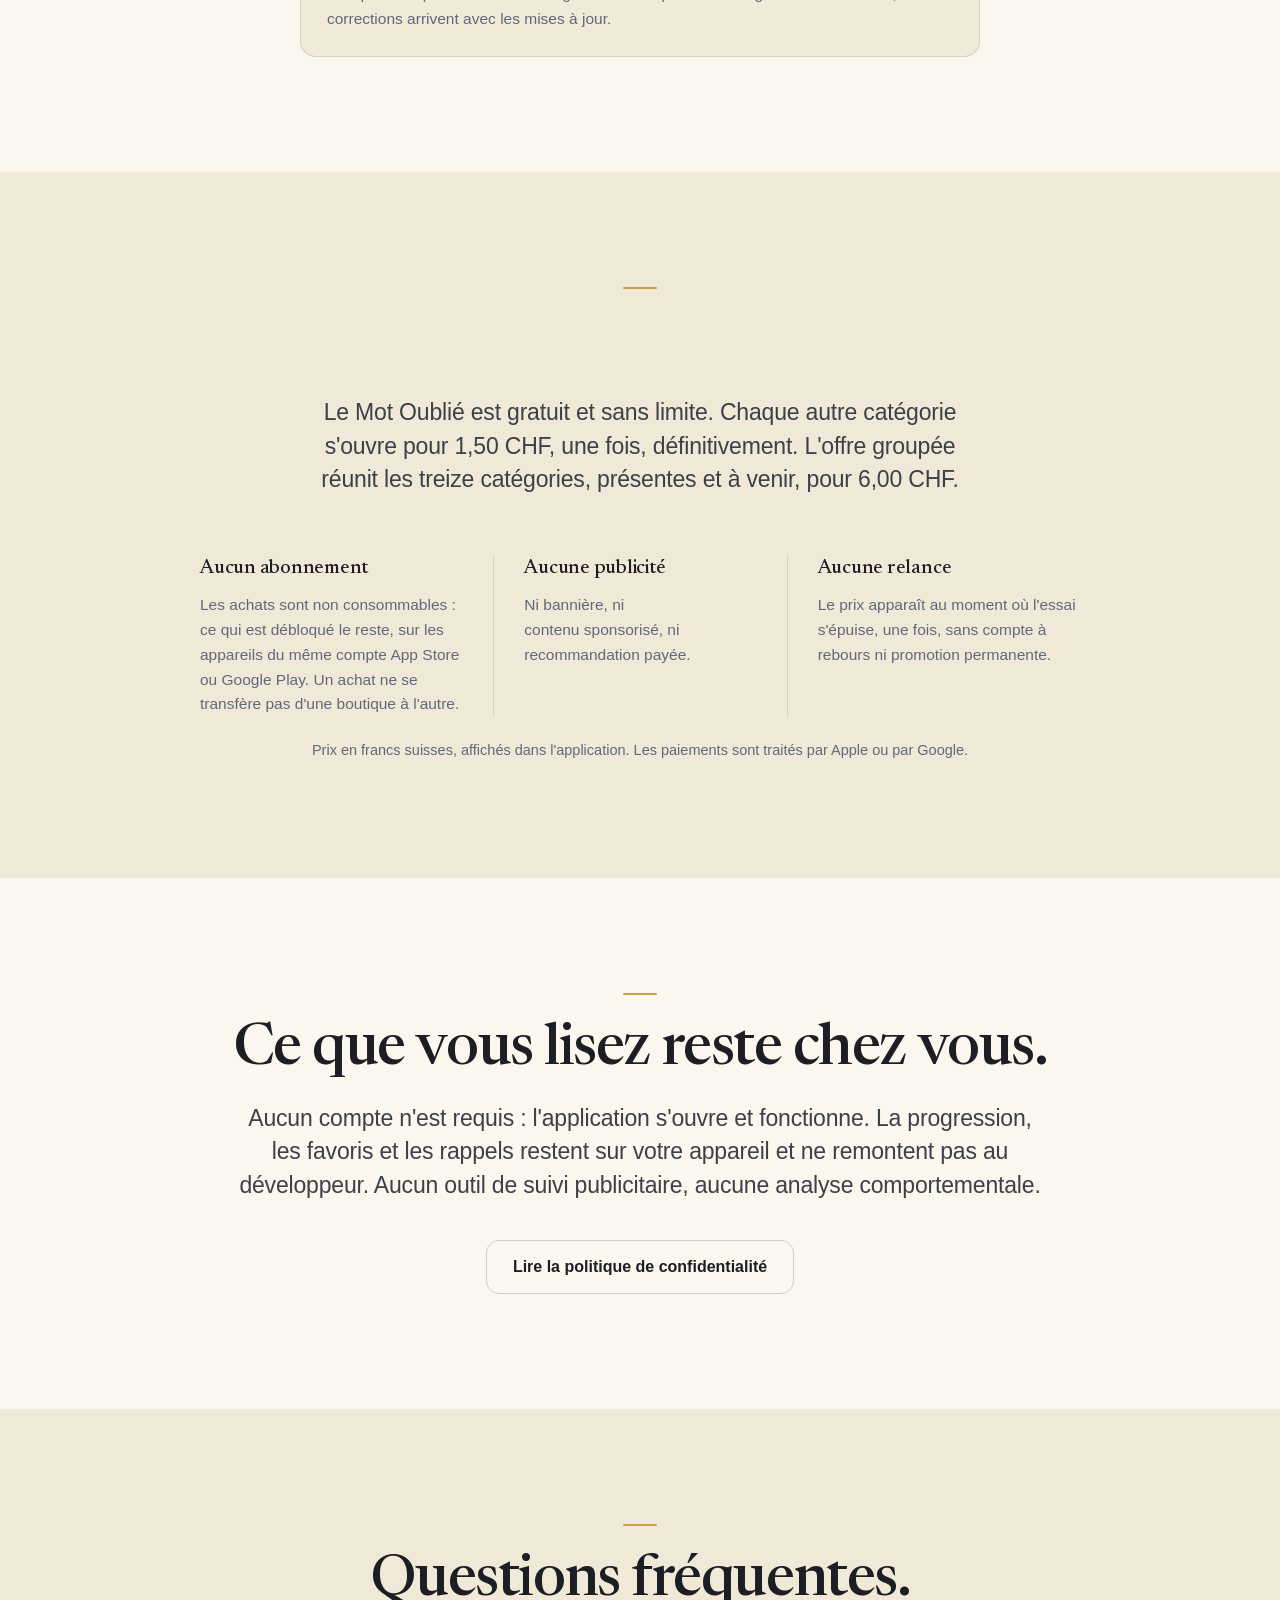
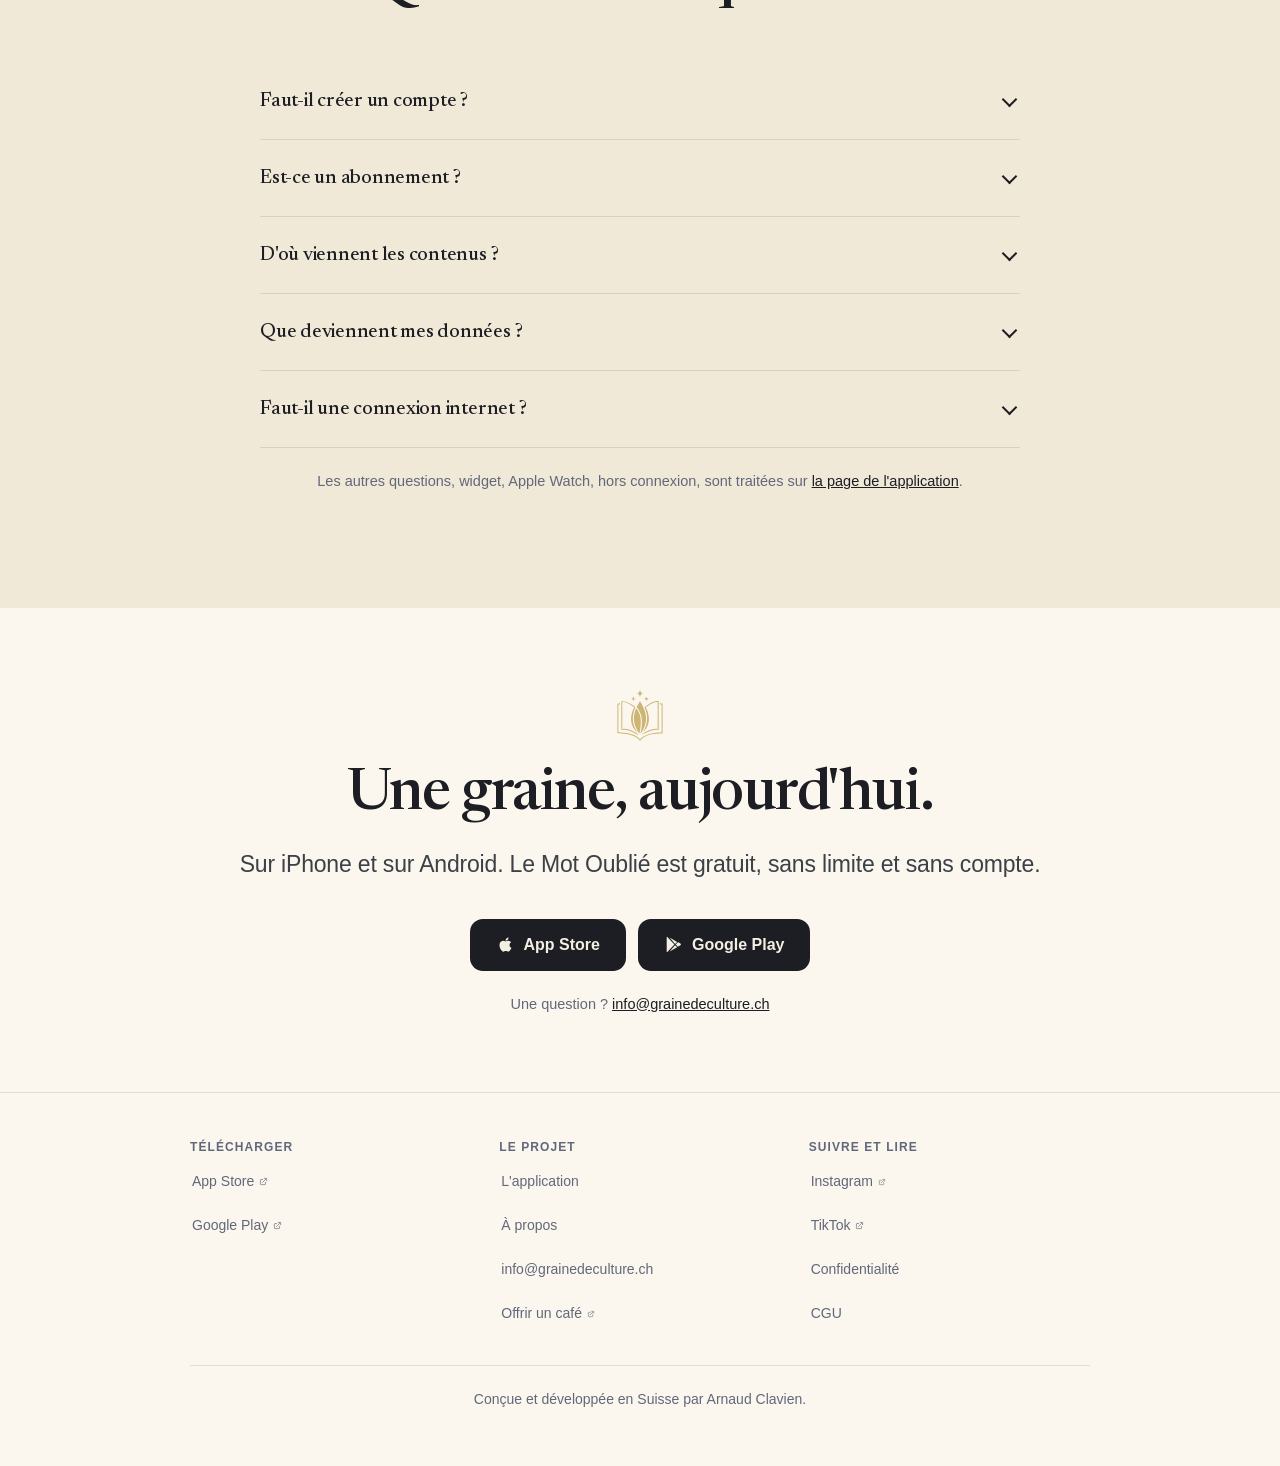
==== commit bce13900: "Audit du 3 septembre : fiche depliable, telechargement explicite, sans JavaScript Fiche exemple en d" ====
--- a/index.html
+++ b/index.html
@@ -64,7 +64,7 @@
       <a class="lien-nav" href="/#methode">Méthode</a>
       <a class="lien-nav" href="/#tarifs">Tarifs</a>
       <a class="lien-nav" href="/#questions">FAQ</a>
-      <a class="cta" href="/#obtenir">Essayer gratuitement</a>
+      <a class="cta" href="/#obtenir">Télécharger gratuitement</a>
       <button class="bascule" type="button" aria-label="Basculer le thème clair ou sombre">
         <svg class="soleil" viewBox="0 0 24 24" fill="none" stroke="currentColor" stroke-width="1.8" stroke-linecap="round" aria-hidden="true"><circle cx="12" cy="12" r="4.2"/><path d="M12 2.5v2.4M12 19.1v2.4M4.6 4.6l1.7 1.7M17.7 17.7l1.7 1.7M2.5 12h2.4M19.1 12h2.4M4.6 19.4l1.7-1.7M17.7 6.3l1.7-1.7"/></svg>
         <svg class="lune" viewBox="0 0 24 24" fill="currentColor" aria-hidden="true"><path d="M20.5 14.4A8.2 8.2 0 0 1 9.6 3.5a8.2 8.2 0 1 0 10.9 10.9z"/></svg>
@@ -84,7 +84,7 @@
   <a href="/#tarifs">Tarifs</a>
   <a href="/#questions">FAQ</a>
   <a href="/a-propos">À propos</a>
-  <a class="menu-cta" href="/#obtenir">Essayer gratuitement</a>
+  <a class="menu-cta" href="/#obtenir">Télécharger gratuitement</a>
 </div>
 
 <main id="contenu" tabindex="-1">
@@ -93,7 +93,8 @@
   <div class="hero-grille">
     <div>
       <img class="hero-emblem" src="/emblem.svg" alt="" width="62" height="62">
-      <h1><span class="l">Une découverte culturelle par jour.</span> <span class="l">Une minute pour la retenir.</span></h1>
+      <p class="sur-titre hero-sur">Application pour iPhone et Android</p>
+      <h1>Une découverte culturelle par jour, à&nbsp;lire en une minute.</h1>
       <p class="sous">Chaque fiche va à l'essentiel et dit d'où elle vient.</p>
       <ul class="preuves">
         <li>5&nbsp;052 fiches</li>
@@ -101,7 +102,7 @@
         <li>Sans compte ni publicité</li>
       </ul>
       <div class="actions">
-        <a class="bouton" data-boutique href="/#obtenir" data-plausible-event-name="hero-obtenir">Essayer gratuitement</a>
+        <a class="bouton" data-boutique href="/#obtenir" data-plausible-event-name="hero-obtenir">Télécharger gratuitement</a>
         <a class="bouton creux" href="#exemple" data-plausible-event-name="voir-fiche">Voir une fiche</a>
       </div>
       <p class="fin">Le Mot Oublié est gratuit et sans limite. Les autres catégories s'achètent une fois, sans abonnement.</p>
@@ -127,109 +128,30 @@
       <b>Exemple</b>
       <p>Siméon le Stylite passa trente-sept années au sommet de sa colonne syrienne.</p>
     </div>
-    <p class="repli">En savoir plus</p>
-    <p class="src">Source&nbsp;: <a href="https://www.cnrtl.fr/definition/stylite" target="_blank" rel="noopener" class="ext" data-plausible-event-name="exemple-source">CNRTL</a></p>
-    <p class="note">Fiche réelle de l'application. Le repli «&nbsp;En savoir plus&nbsp;» contient l'étymologie et les métadonnées, la ligne Source ouvre le document consulté.</p>
+    <details class="repli">
+      <summary>En savoir plus</summary>
+      <div class="repli-corps">
+        <p class="src">Source&nbsp;: <a href="https://www.cnrtl.fr/definition/stylite" target="_blank" rel="noopener" class="ext" data-plausible-event-name="exemple-source">CNRTL</a></p>
+        <p class="note">L'approfondissement de cette fiche se lit dans l'application.</p>
+      </div>
+    </details>
+    <p class="note">Fiche réelle de l'application, présentée telle qu'elle s'y affiche.</p>
   </article>
-</section>
-
-<section class="bande">
-  <div class="centre">
-    <div class="filet"></div>
-    <h2 class="anim">Comment ça marche.</h2>
-    <ol class="etapes anim">
-      <li>
-        <h3>Ouvrir</h3>
-        <p>La découverte du jour est déjà là quand vous ouvrez l'application. Pas de compte, pas de fil à faire défiler.</p>
-      </li>
-      <li>
-        <h3>Lire</h3>
-        <p>Une minute suffit&nbsp;: un titre, une définition, un exemple.</p>
-      </li>
-      <li>
-        <h3>Approfondir</h3>
-        <p>Si le sujet vous retient, le repli ouvre l'approfondissement et la source. Vous pouvez aussi vous arrêter à la définition.</p>
-      </li>
-    </ol>
-  </div>
-</section>
-
-<section class="bande claire">
-  <div class="centre">
-    <div class="filet"></div>
-    <h2 class="anim">Trois écrans.</h2>
-    <p class="sous anim">L'accueil, la fiche, la recherche. Captures prises sur iPhone. Le contenu et les principales fonctions sont les mêmes sur Android.</p>
-  </div>
-
-  <div class="galerie">
-    <section class="piste" tabindex="0" aria-label="Trois écrans de l'application">
-      <figure class="vue zoom">
-        <div class="tel"><img src="/captures/ios-accueil.webp" alt="Écran Accueil" loading="lazy" width="750" height="1630"></div>
-        <figcaption><b>Accueil</b>La découverte du jour, puis les catégories à explorer.</figcaption>
-      </figure>
-      <figure class="vue zoom">
-        <div class="tel"><img src="/captures/ios-fiche.webp" alt="Une fiche du Mot Oublié" loading="lazy" width="750" height="1630"></div>
-        <figcaption><b>La fiche</b>Un titre, une définition, un exemple. Le reste attend dans le repli.</figcaption>
-      </figure>
-      <figure class="vue zoom">
-        <div class="tel"><img src="/captures/ios-recherche.webp" alt="Écran de recherche, résultats groupés par catégorie" loading="lazy" width="750" height="1630"></div>
-        <figcaption><b>Recherche</b>Un mot, et toutes les fiches qui le contiennent.</figcaption>
-      </figure>
-    </section>
-    <p class="compteur" role="status" aria-live="polite">1 sur 3</p>
-    <div class="fleches">
-      <button class="fleche prec" type="button" aria-label="Voir l'écran précédent">
-        <svg viewBox="0 0 24 24" fill="none" stroke="currentColor" stroke-width="2.2" stroke-linecap="round" stroke-linejoin="round" aria-hidden="true"><path d="M15 18l-6-6 6-6"/></svg>
-      </button>
-      <button class="fleche suiv" type="button" aria-label="Voir l'écran suivant">
-        <svg viewBox="0 0 24 24" fill="none" stroke="currentColor" stroke-width="2.2" stroke-linecap="round" stroke-linejoin="round" aria-hidden="true"><path d="M9 6l6 6-6 6"/></svg>
-      </button>
-    </div>
-  </div>
-
   <div class="centre">
     <div class="actions anim">
-      <a class="bouton creux" href="/decouvrir" data-plausible-event-name="voir-app">Parcourir l'application écran par écran</a>
-    </div>
-  </div>
-</section>
-
-<section class="bande" id="methode">
-  <div class="centre">
-    <div class="filet"></div>
-    <h2 class="anim">Comment les sources sont indiquées.</h2>
-    <p class="sous anim">Quand une source vérifiable existe, elle est citée et cliquable. Les fictions se présentent comme telles, et les fiches sans source en ligne le signalent.</p>
-    <div class="colonnes">
-      <div class="anim">
-        <h3>Source connue</h3>
-        <p>Dictionnaire, revue, institution ou musée. Le lien ouvre le document consulté, jamais une page approchante choisie à la place.</p>
-      </div>
-      <div class="anim">
-        <h3>Création originale</h3>
-        <p>L'Uchronie Quotidienne et Le Monde Parallèle sont des fictions, signalées comme telles sur chaque fiche.</p>
-      </div>
-      <div class="anim">
-        <h3>Sans source</h3>
-        <p>Quelques dizaines de fiches restent en texte seul, faute de source en ligne fiable. Chacune l'indique.</p>
-      </div>
-    </div>
-    <div class="texte">
-      <div class="encart anim">
-        <h3>Une erreur&nbsp;?</h3>
-        <p>Chaque fiche porte un bouton «&nbsp;Signaler une coquille&nbsp;». Les signalements sont lus, et les corrections arrivent avec les mises à jour.</p>
-      </div>
-    </div>
-  </div>
-</section>
-
-<section class="bande claire" id="categories">
+      <a class="bouton creux" href="/decouvrir" data-plausible-event-name="voir-app">Voir l'application écran par écran</a>
+    </div>
+  </div>
+</section>
+
+<section class="bande" id="categories">
   <div class="centre">
     <div class="filet"></div>
     <h2 class="anim">Treize catégories.</h2>
     <p class="sous anim">Une seule est gratuite et sans limite. Les douze autres offrent chacune dix découvertes avant l'achat.</p>
     <ul class="categories" id="liste-cat">
       <li class="cat libre anim" style="--cat-clair:#5B6440; --cat-sombre:#616B44"><span class="pastille"></span><div><b>Le Mot Oublié</b><span>Un mot rare ou tombé en désuétude, et sa définition.</span><i>Gratuit, sans limite</i></div></li>
-      <li class="cat anim" style="--cat-clair:#73302A; --cat-sombre:#AA473E"><span class="pastille"></span><div><b>L'Idée Reçue</b><span>Une croyance répandue passée au crible, pour révéler le vrai derrière le mythe.</span></div></li>
+      <li class="cat anim" style="--cat-clair:#73302A; --cat-sombre:#AA473E"><span class="pastille"></span><div><b>L'Idée Reçue</b><span>Une croyance répandue confrontée aux sources.</span></div></li>
       <li class="cat anim" style="--cat-clair:#1F283E; --cat-sombre:#4F669B"><span class="pastille"></span><div><b>Ce jour-là</b><span>Un événement marquant survenu à cette date précise, à travers l'histoire.</span></div></li>
       <li class="cat anim" style="--cat-clair:#58395A; --cat-sombre:#845688"><span class="pastille"></span><div><b>Le Biais Cognitif</b><span>Un travers de raisonnement décortiqué, pour mieux le repérer chez soi.</span></div></li>
       <li class="cat anim cat-cache" style="--cat-clair:#26665F; --cat-sombre:#2A726A"><span class="pastille"></span><div><b>La Vérité Surprenante</b><span>Un fait solidement documenté, et pourtant contre-intuitif au point de surprendre.</span></div></li>
@@ -238,11 +160,39 @@
       <li class="cat anim cat-cache" style="--cat-clair:#3D4A62; --cat-sombre:#546789"><span class="pastille"></span><div><b>L'Uchronie Quotidienne</b><span>Et si l'histoire avait bifurqué&nbsp;? Un scénario alternatif déroulé pas à pas, assumé comme une fiction.</span></div></li>
       <li class="cat anim cat-cache" style="--cat-clair:#714A31; --cat-sombre:#8C5B3D"><span class="pastille"></span><div><b>L'Objet d'Antan</b><span>Un objet du passé, son usage oublié et la petite histoire qui va avec.</span></div></li>
       <li class="cat anim cat-cache" style="--cat-clair:#275B4A; --cat-sombre:#30725C"><span class="pastille"></span><div><b>Le Monde Parallèle</b><span>Une coutume, une espèce ou une réalité imaginées de toutes pièces, signalées comme fiction.</span></div></li>
-      <li class="cat anim cat-cache" style="--cat-clair:#5A3043; --cat-sombre:#974F70"><span class="pastille"></span><div><b>La Coutume Décodée</b><span>L'origine et le sens réels d'un rite que l'on perpétue sans savoir pourquoi.</span></div></li>
+      <li class="cat anim cat-cache" style="--cat-clair:#5A3043; --cat-sombre:#974F70"><span class="pastille"></span><div><b>La Coutume Décodée</b><span>L'histoire et les significations d'une coutume que l'on perpétue sans toujours savoir pourquoi.</span></div></li>
       <li class="cat anim cat-cache" style="--cat-clair:#33585A; --cat-sombre:#3F6D71"><span class="pastille"></span><div><b>La Fausse Bonne Idée</b><span>Une idée séduisante en apparence, dont l'histoire a montré les revers.</span></div></li>
       <li class="cat anim cat-cache" style="--cat-clair:#393058; --cat-sombre:#6D5BA6"><span class="pastille"></span><div><b>Le Récit Rocambolesque</b><span>Une histoire vraie si invraisemblable qu'on la croirait inventée, en format long.</span></div></li>
     </ul>
     <button class="plus-cat" type="button" aria-expanded="false" aria-controls="liste-cat"><span>Voir les treize catégories</span></button>
+  </div>
+</section>
+
+<section class="bande claire" id="methode">
+  <div class="centre">
+    <div class="filet"></div>
+    <h2 class="anim">Comment les sources sont indiquées.</h2>
+    <p class="sous anim">Quand une source vérifiable existe, elle est citée et cliquable. Les fictions se présentent comme telles, et les fiches sans source en ligne le signalent.</p>
+    <div class="colonnes">
+      <div class="anim">
+        <h3>Source connue</h3>
+        <p>Dictionnaire, revue, institution ou musée. Le lien ouvre le document consulté, jamais une page approchante choisie à la place.</p>
+      </div>
+      <div class="anim">
+        <h3>Création originale</h3>
+        <p>L'Uchronie Quotidienne et Le Monde Parallèle sont des fictions, signalées comme telles sur chaque fiche.</p>
+      </div>
+      <div class="anim">
+        <h3>Sans source</h3>
+        <p>Quelques dizaines de fiches restent en texte seul, faute de source en ligne fiable. Chacune l'indique.</p>
+      </div>
+    </div>
+    <div class="texte">
+      <div class="encart anim">
+        <h3>Une erreur&nbsp;?</h3>
+        <p>Chaque fiche porte un bouton «&nbsp;Signaler une coquille&nbsp;». Les signalements sont lus, et les corrections arrivent avec les mises à jour.</p>
+      </div>
+    </div>
   </div>
 </section>
 
--- a/style.css
+++ b/style.css
@@ -249,6 +249,23 @@
 .solo{width:min(272px,66vw); margin:52px auto 0}
 .paire{display:flex; gap:26px; justify-content:center; flex-wrap:wrap; margin-top:52px}
 .paire .tel{width:min(248px,62vw)}
+.capture{margin:0; text-align:center}
+.capture figcaption{margin-top:12px; font-size:14.5px; color:var(--faible); max-width:248px; margin-left:auto; margin-right:auto}
+.agrandir{display:block; border-radius:35px; cursor:zoom-in; text-decoration:none}
+.agrandir .tel{display:block}
+.agrandir:focus-visible{outline:2px solid var(--encre); outline-offset:6px}
+.loupe{
+  border:0; padding:0; background:transparent; max-width:min(92vw,520px);
+  margin:auto; overflow:visible;
+}
+.loupe::backdrop{background:rgba(13,15,19,.78)}
+.loupe img{display:block; width:100%; height:auto; max-height:86vh; object-fit:contain; border-radius:24px}
+.loupe-fermer{
+  position:absolute; right:0; top:-46px; min-height:36px; padding:6px 16px;
+  background:var(--surface); color:var(--encre); border:1px solid var(--trait-fort); border-radius:999px;
+  font:inherit; font-size:14px; font-weight:600; cursor:pointer;
+}
+.loupe-fermer:focus-visible{outline:2px solid #fff; outline-offset:3px}
 
 /* Carrousel */
 .galerie{max-width:1180px; margin:52px auto 0}
@@ -377,9 +394,7 @@
 /* Le titre partage la largeur avec la capture : sa taille suit la colonne,
    pas la fenêtre, sinon il se casse en cinq bouts sur grand écran. */
 .hero-grille h1{font-size:clamp(38px,4.5vw,58px)}
-/* Chaque phrase forme son propre bloc : l'équilibrage des lignes s'applique
-   à chacune, sinon la seconde finit sur un mot seul. */
-.hero-grille h1 .l{display:block}
+.hero .sur-titre{font-size:13px; color:var(--faible); margin-bottom:14px}
 .hero-emblem{width:62px; height:62px; margin-bottom:20px}
 .hero .tel{width:min(268px,74vw); margin:0 auto}
 .points{list-style:none; padding:0; margin:26px 0 0; display:grid; gap:11px}
@@ -536,36 +551,34 @@
   color:var(--faible); margin-bottom:6px;
 }
 .exemple .encart-ex p{font-size:16px; color:var(--corps)}
-.exemple .repli{
-  margin-top:20px; padding-top:16px; border-top:1px solid var(--trait);
+.exemple .repli{margin-top:20px; padding-top:16px; border-top:1px solid var(--trait)}
+.exemple .repli summary{
+  cursor:pointer; list-style:none; position:relative; padding-right:28px; min-height:28px;
   font-family:var(--serif); font-size:17px; color:var(--encre);
 }
+.exemple .repli summary::-webkit-details-marker{display:none}
+.exemple .repli summary::after{
+  content:""; position:absolute; right:6px; top:7px; width:9px; height:9px;
+  border-right:2px solid var(--encre); border-bottom:2px solid var(--encre);
+  transform:rotate(45deg); transition:transform .2s ease;
+}
+.exemple .repli[open] summary::after{transform:rotate(225deg); top:11px}
+.exemple .repli summary:focus-visible{outline:2px solid var(--encre); outline-offset:4px; border-radius:4px}
+.exemple .repli-corps{padding-top:4px}
 .exemple .src{margin-top:14px; font-size:14.5px; color:var(--faible)}
 .exemple .src a{color:var(--encre); text-decoration:underline; text-underline-offset:3px}
 .exemple .note{margin-top:18px; font-size:13.5px; color:var(--faible)}
 
-/* Comment ça marche : trois étapes numérotées. */
-.etapes{
-  display:grid; grid-template-columns:repeat(3,1fr); gap:26px;
-  max-width:940px; margin:48px auto 0; text-align:left; counter-reset:etape;
-}
-@media(max-width:760px){ .etapes{grid-template-columns:1fr; gap:24px} }
-.etapes li{list-style:none; counter-increment:etape}
-.etapes li::before{
-  content:counter(etape); display:flex; align-items:center; justify-content:center;
-  width:32px; height:32px; border-radius:50%;
-  border:1px solid var(--trait-fort); color:var(--encre);
-  font-family:var(--serif); font-size:16px; margin-bottom:12px;
-}
-.etapes h3{margin-bottom:8px}
-.etapes p{font-size:15.5px; color:var(--faible)}
-
 /* Catégories : liste sémantique, quatre visibles puis révélation. */
 ul.categories{list-style:none; padding:0}
-.cat-cache{display:none}
-.categories.tout .cat-cache{display:flex}
+/* Sans JavaScript, ou si le composant n'a pas fini son initialisation, les
+   treize catégories sont visibles et le bouton n'existe pas. */
+.categories.repliable .cat-cache{display:none}
+.categories.repliable.tout .cat-cache{display:flex}
+.plus-cat{display:none}
+.categories.repliable + .plus-cat{display:inline-flex}
 .plus-cat{
-  display:inline-flex; align-items:center; gap:8px; margin:26px auto 0;
+  align-items:center; gap:8px; margin:26px auto 0;
   background:none; border:1px solid var(--trait-fort); border-radius:13px;
   color:var(--encre); font:inherit; font-size:16px; font-weight:600;
   padding:13px 24px; min-height:44px; cursor:pointer;
@@ -587,7 +600,18 @@
 
 /* Sans JavaScript les fleches ne peuvent rien faire defiler : on les retire,
    le glissement au doigt et le defilement au clavier restent disponibles. */
-html:not(.js) .fleches{display:none}
+html:not(.js) .fleches,
+html:not(.js) .compteur,
+html:not(.js) .burger,
+html:not(.js) .bascule{display:none}
+/* Sans JavaScript, sous 760 px, les liens de navigation reprennent leur place
+   dans la barre et le bouton de téléchargement cède la sienne : il reste en
+   tête de page et dans le pied. */
+@media(max-width:760px){
+  html:not(.js) .barre nav .lien-nav{display:inline-block}
+  html:not(.js) .barre nav .cta{display:none}
+  html:not(.js) .barre nav{gap:12px}
+}
 /* Piste entierement visible : ni fleches ni compteur. */
 .galerie.fixe .fleches,
 .galerie.fixe .compteur{display:none}
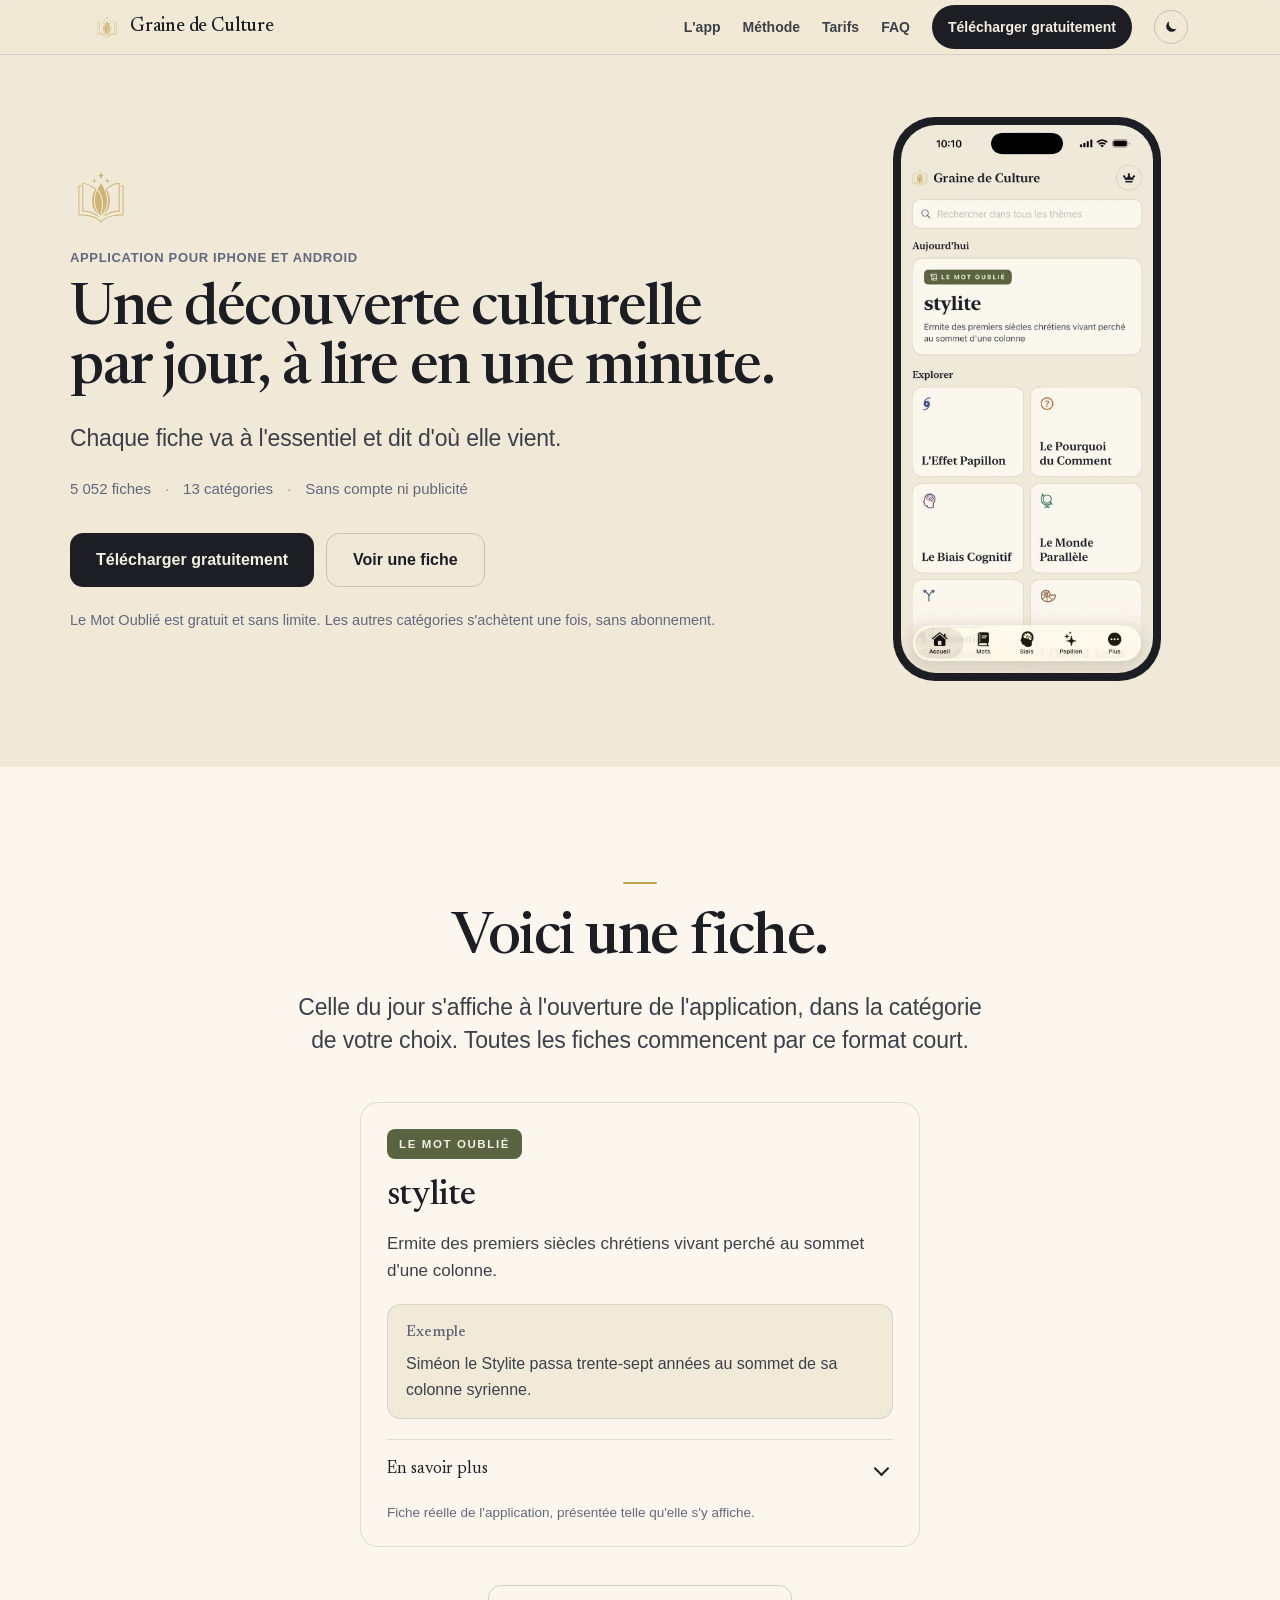
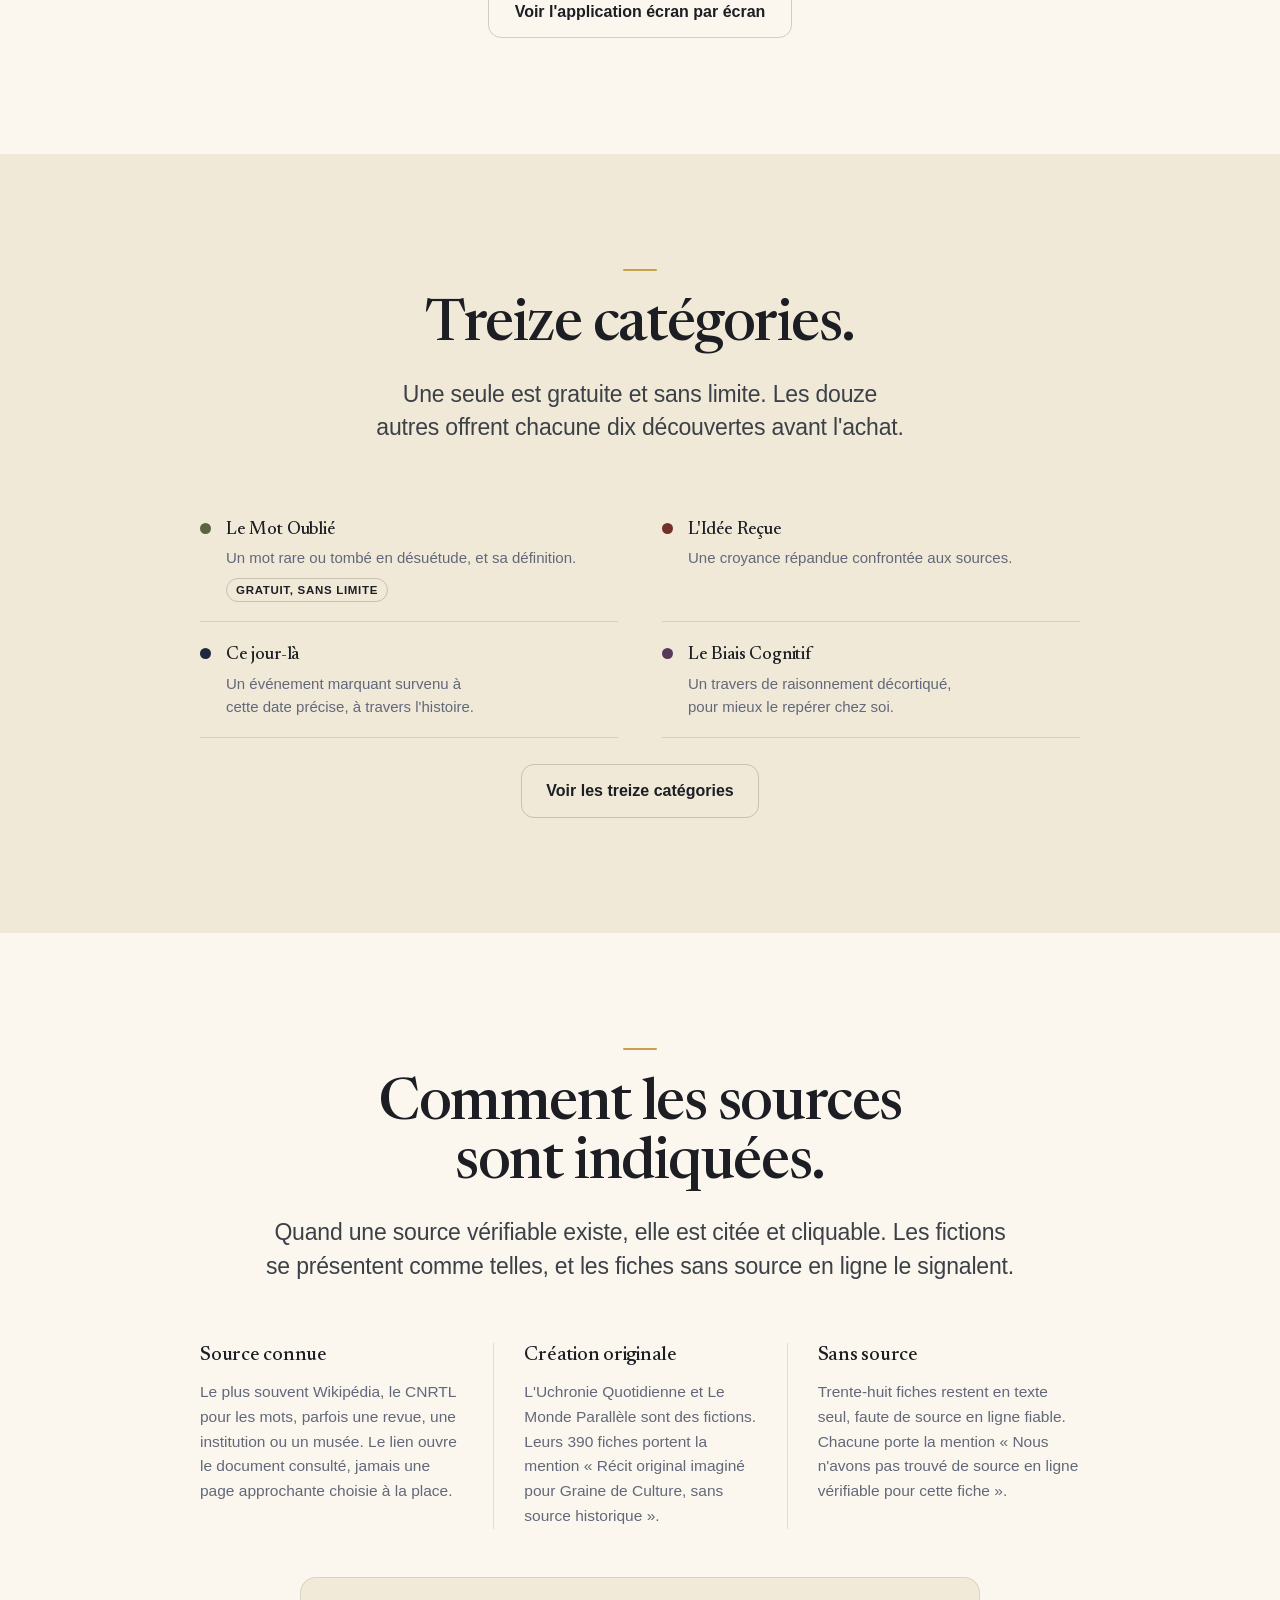
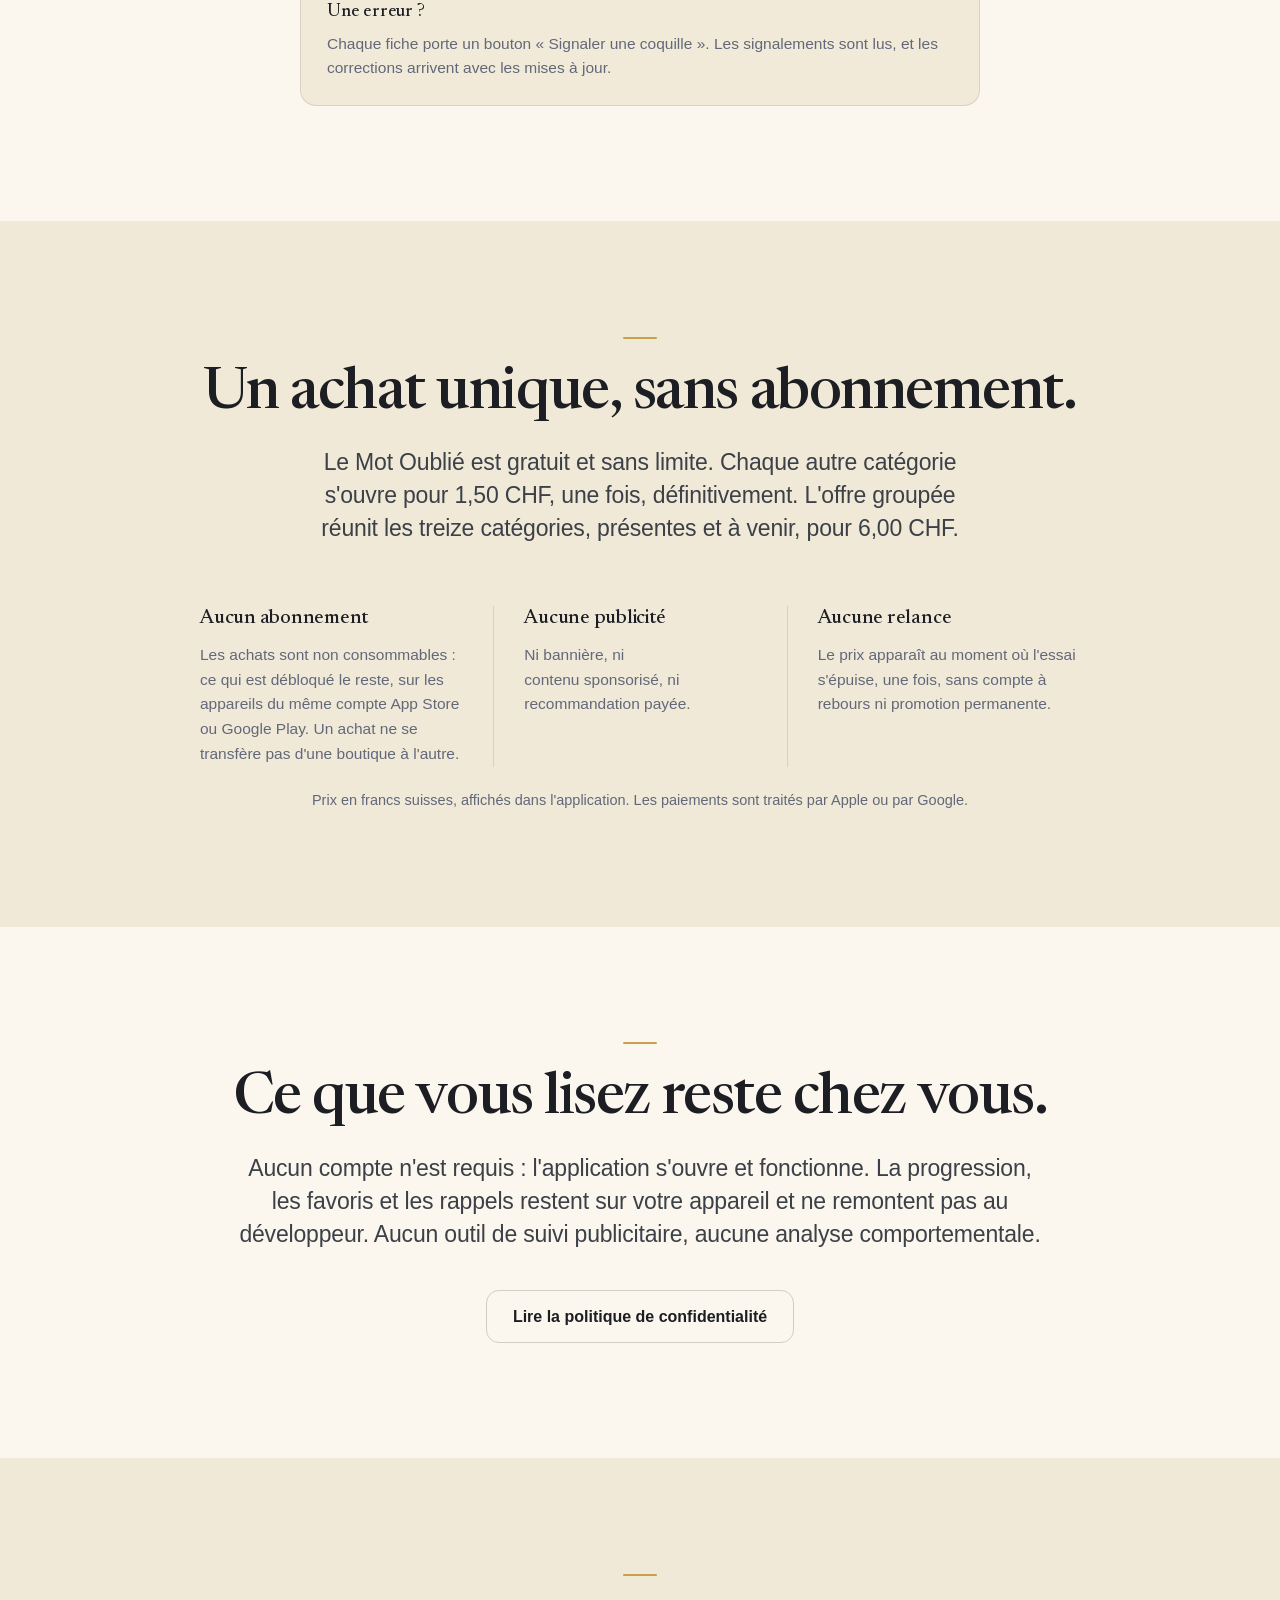
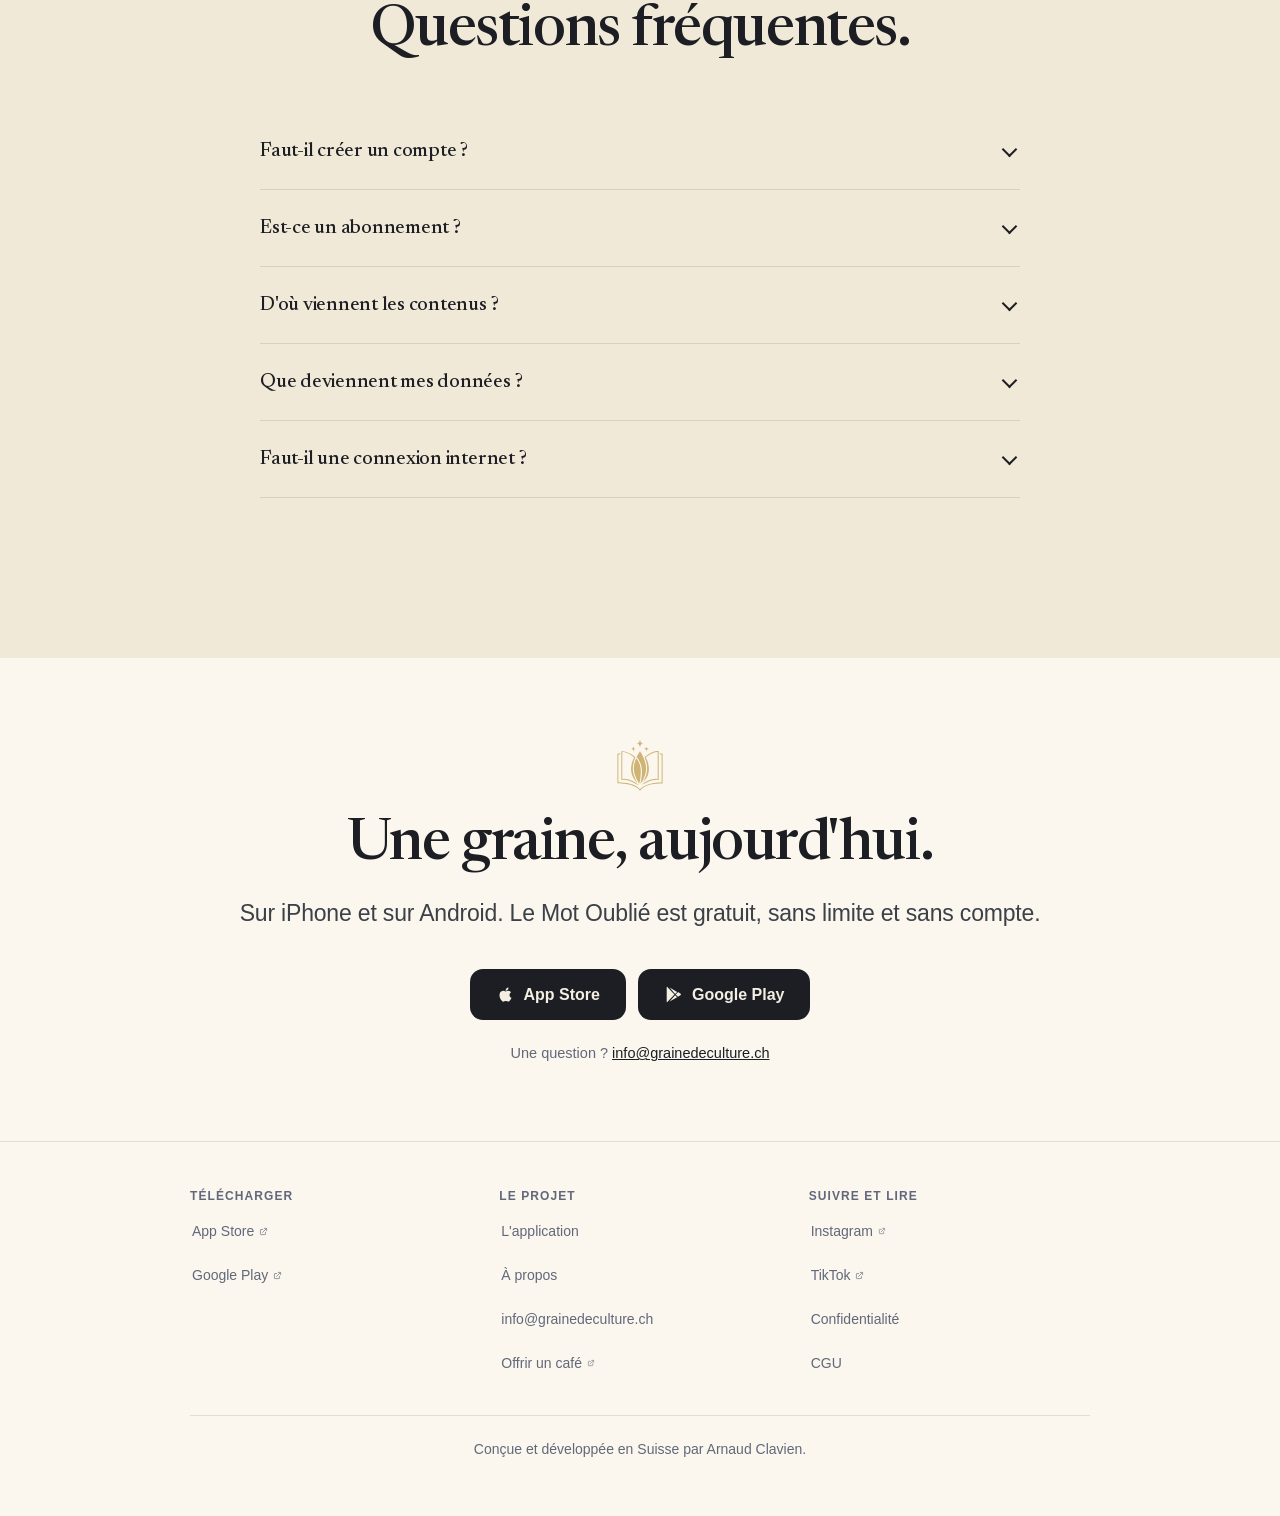
==== commit d80ec9c5: "Sources : le site dit enfin ce que les corpus contiennent Mesure sur les treize corpus, 5 052 fiches" ====
--- a/index.html
+++ b/index.html
@@ -131,8 +131,9 @@
     <details class="repli">
       <summary>En savoir plus</summary>
       <div class="repli-corps">
+        <p class="appro">Du grec <i lang="grc-Latn">stylitês</i> («&nbsp;qui se tient sur une colonne&nbsp;»), de <i lang="grc-Latn">stylos</i> («&nbsp;colonne&nbsp;»). Attesté en 1609 sous la forme <i>stelite</i>, puis <i>stylite</i> en 1704 chez Trévoux. L'ascétisme des stylites fleurit en Syrie et en Anatolie aux Ve et VIe siècles après saint Siméon.</p>
+        <p class="meta">Nom masculin&nbsp;· Religion</p>
         <p class="src">Source&nbsp;: <a href="https://www.cnrtl.fr/definition/stylite" target="_blank" rel="noopener" class="ext" data-plausible-event-name="exemple-source">CNRTL</a></p>
-        <p class="note">L'approfondissement de cette fiche se lit dans l'application.</p>
       </div>
     </details>
     <p class="note">Fiche réelle de l'application, présentée telle qu'elle s'y affiche.</p>
@@ -176,15 +177,15 @@
     <div class="colonnes">
       <div class="anim">
         <h3>Source connue</h3>
-        <p>Dictionnaire, revue, institution ou musée. Le lien ouvre le document consulté, jamais une page approchante choisie à la place.</p>
+        <p>Le plus souvent Wikipédia, le CNRTL pour les mots, parfois une revue, une institution ou un musée. Le lien ouvre le document consulté, jamais une page approchante choisie à la place.</p>
       </div>
       <div class="anim">
         <h3>Création originale</h3>
-        <p>L'Uchronie Quotidienne et Le Monde Parallèle sont des fictions, signalées comme telles sur chaque fiche.</p>
+        <p>L'Uchronie Quotidienne et Le Monde Parallèle sont des fictions. Leurs 390 fiches portent la mention «&nbsp;Récit original imaginé pour Graine de Culture, sans source historique&nbsp;».</p>
       </div>
       <div class="anim">
         <h3>Sans source</h3>
-        <p>Quelques dizaines de fiches restent en texte seul, faute de source en ligne fiable. Chacune l'indique.</p>
+        <p>Trente-huit fiches restent en texte seul, faute de source en ligne fiable. Chacune porte la mention «&nbsp;Nous n'avons pas trouvé de source en ligne vérifiable pour cette fiche&nbsp;».</p>
       </div>
     </div>
     <div class="texte">
@@ -249,7 +250,7 @@
       <details class="anim">
         <summary>D'où viennent les contenus&nbsp;?</summary>
         <div class="rep">
-          <p>Ils sont rassemblés par Arnaud Clavien, puis rattachés à leur source&nbsp;: dictionnaires de référence, travaux scientifiques, institutions, musées, archives. La ligne «&nbsp;Source&nbsp;» de la fiche pointe vers le document réellement consulté.</p>
+          <p>Ils sont rassemblés par Arnaud Clavien, puis rattachés à leur source&nbsp;: le plus souvent Wikipédia, le CNRTL pour les mots du dictionnaire, parfois une revue, une institution ou un musée. La ligne «&nbsp;Source&nbsp;» de la fiche pointe vers le document réellement consulté, jamais vers une page d'accueil ou un résultat de recherche.</p>
           <p>Deux catégories, L'Uchronie Quotidienne et Le Monde Parallèle, sont des créations originales. Elles sont signalées comme telles dans la fiche.</p>
         </div>
       </details>
--- a/style.css
+++ b/style.css
@@ -565,6 +565,8 @@
 .exemple .repli[open] summary::after{transform:rotate(225deg); top:11px}
 .exemple .repli summary:focus-visible{outline:2px solid var(--encre); outline-offset:4px; border-radius:4px}
 .exemple .repli-corps{padding-top:4px}
+.exemple .appro{font-size:16px; color:var(--corps); line-height:1.55; margin-top:10px}
+.exemple .meta{font-size:13.5px; color:var(--faible); margin-top:12px}
 .exemple .src{margin-top:14px; font-size:14.5px; color:var(--faible)}
 .exemple .src a{color:var(--encre); text-decoration:underline; text-underline-offset:3px}
 .exemple .note{margin-top:18px; font-size:13.5px; color:var(--faible)}
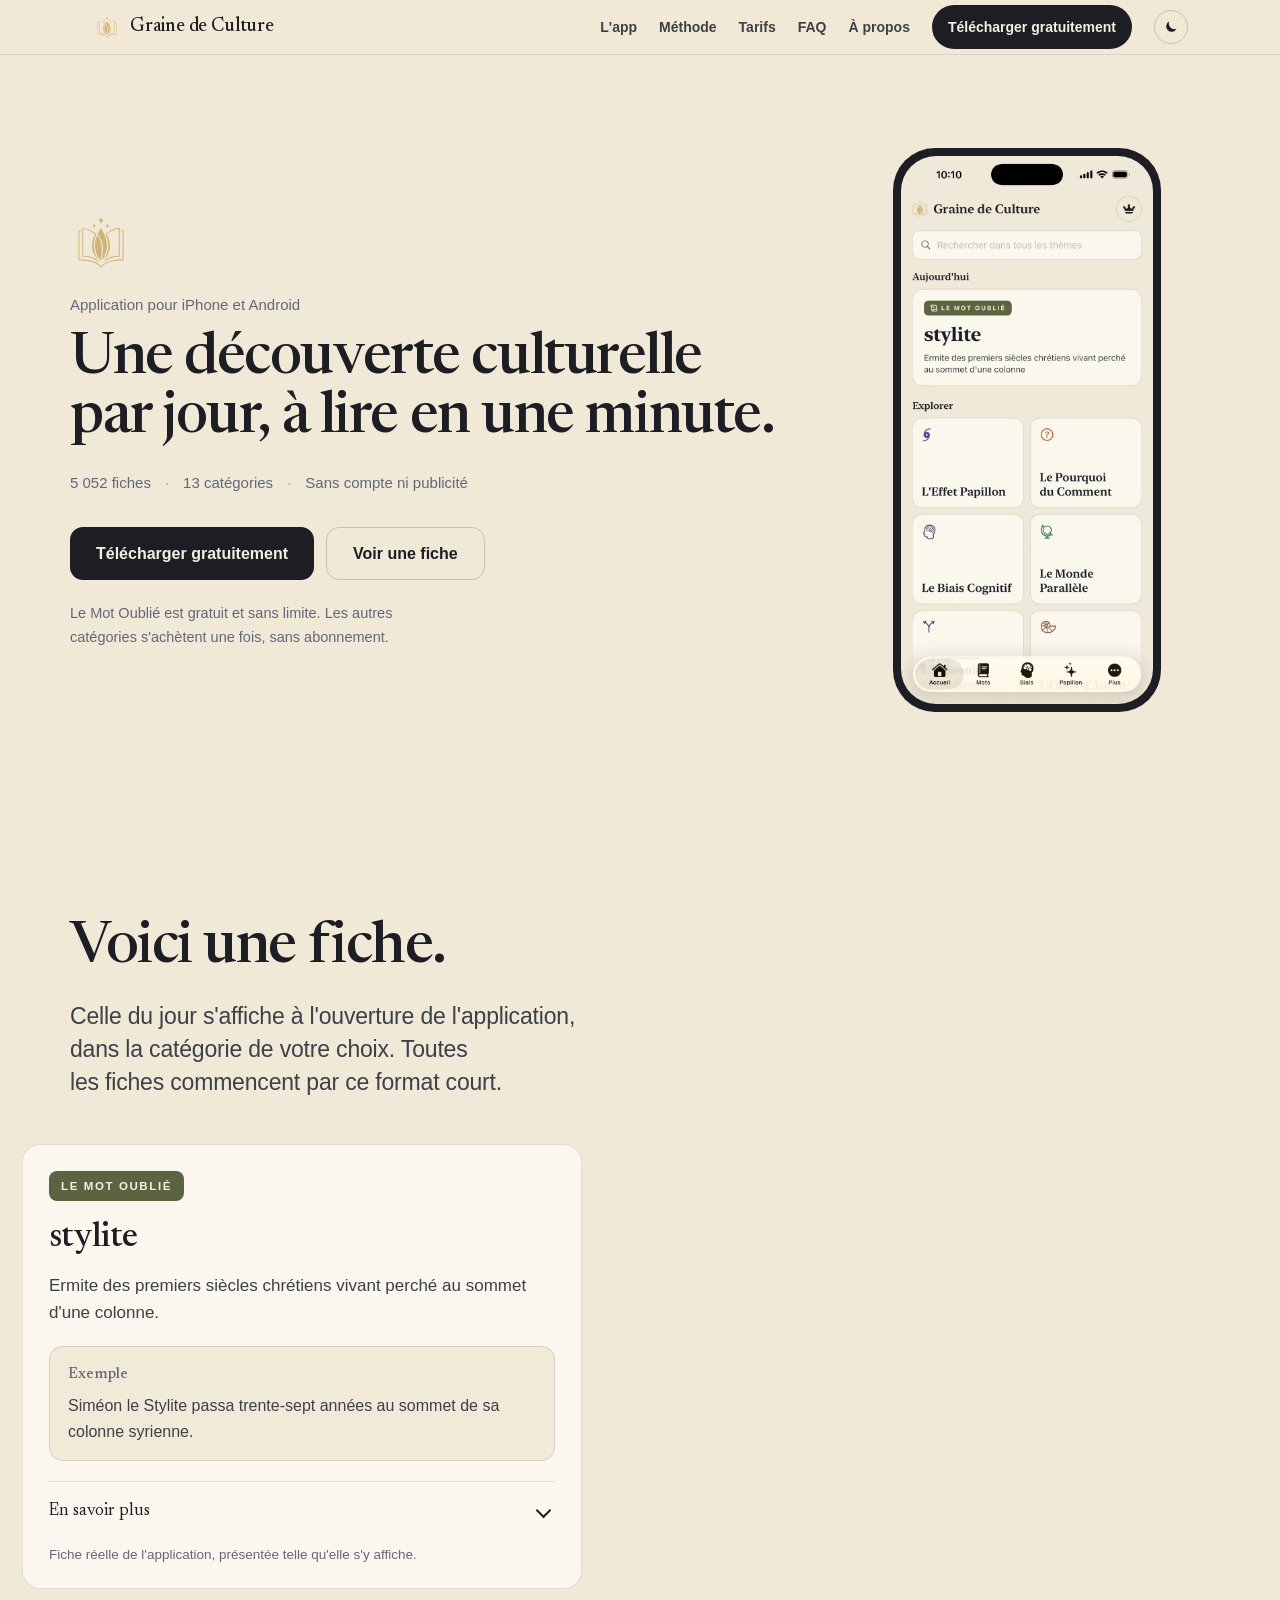
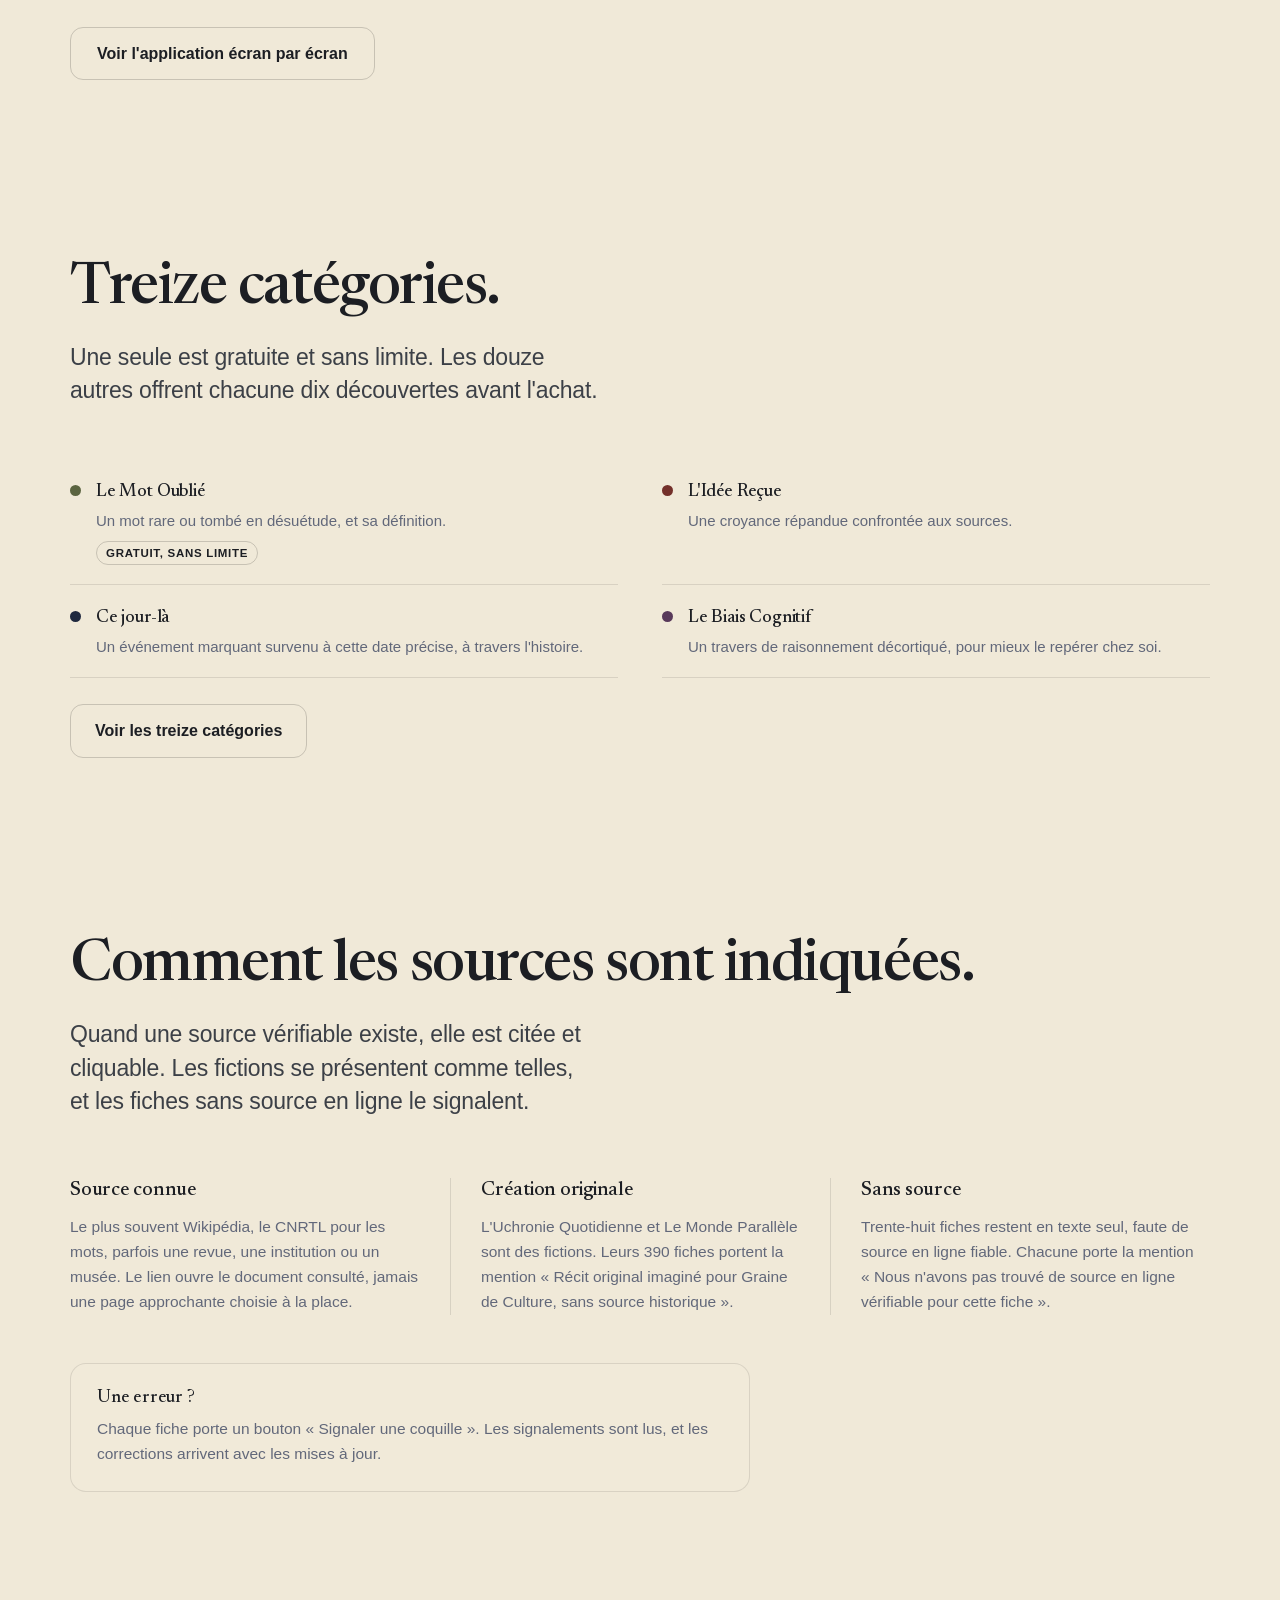
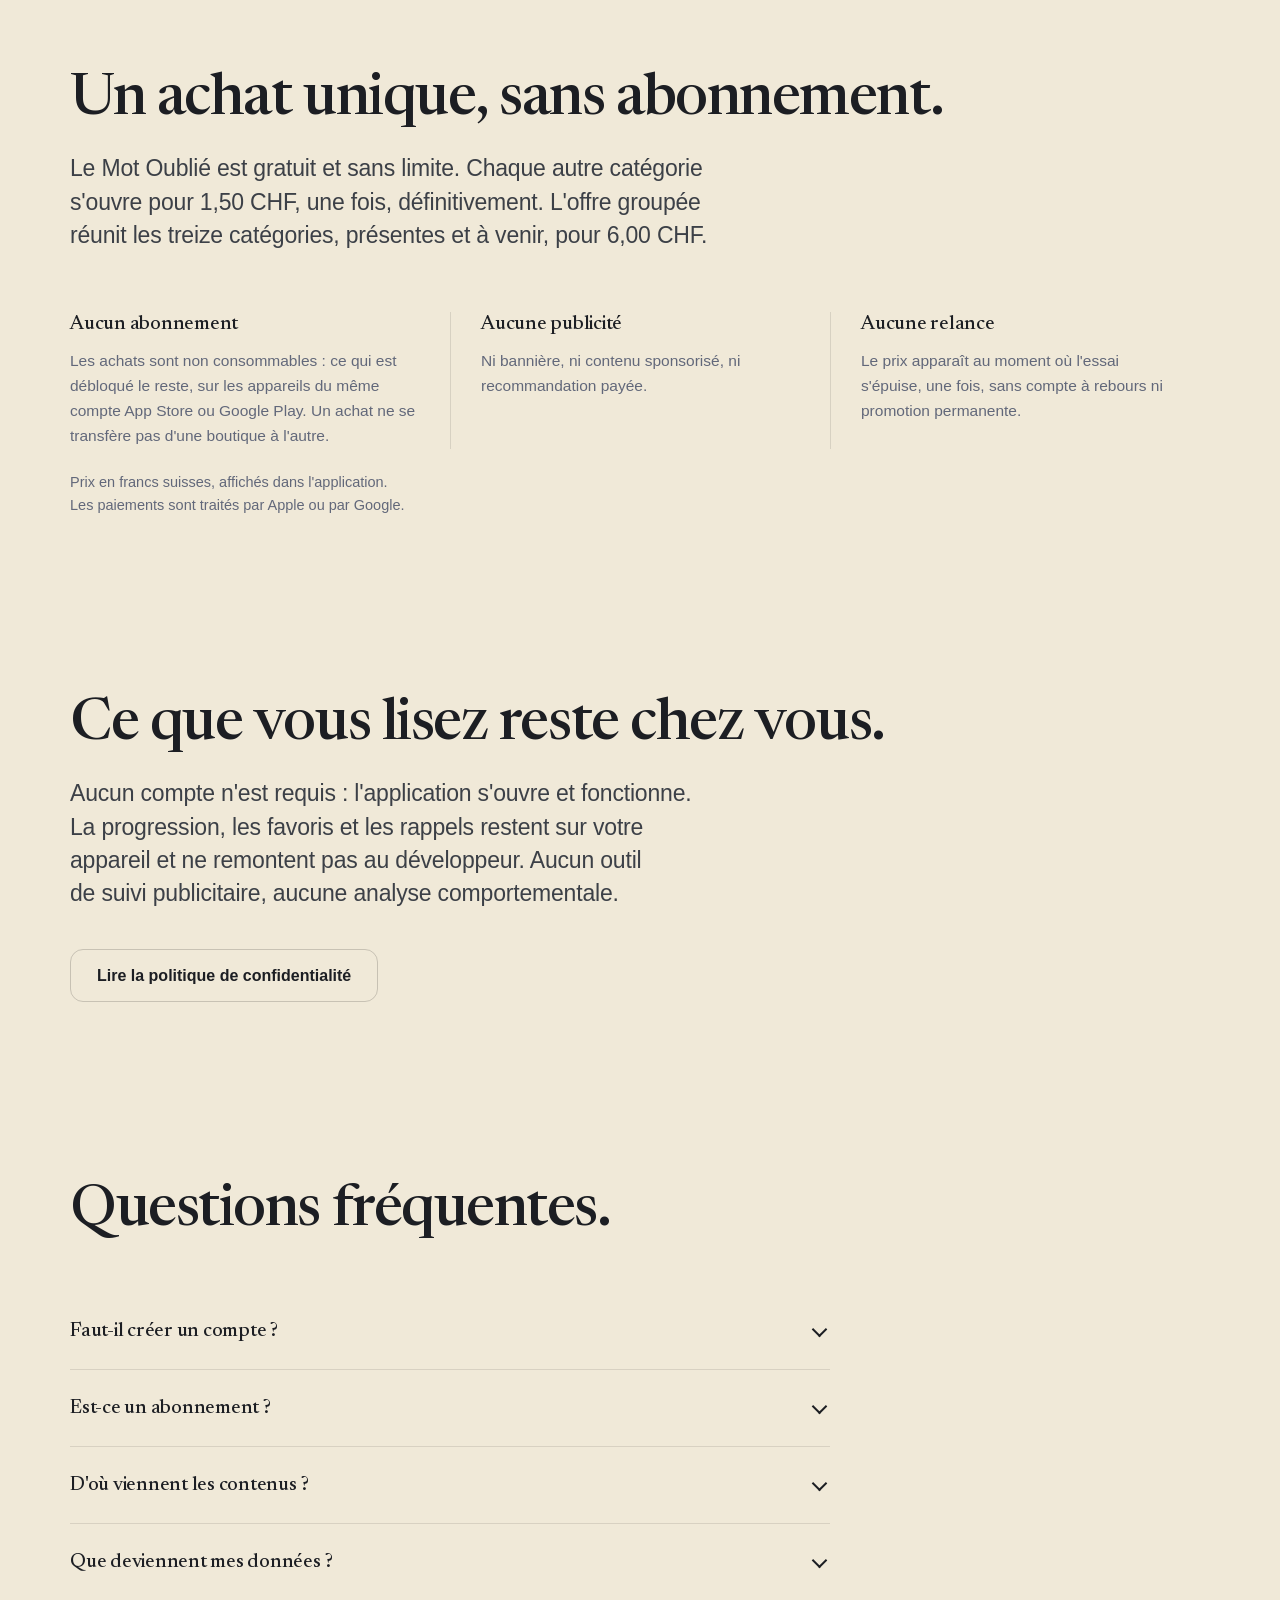
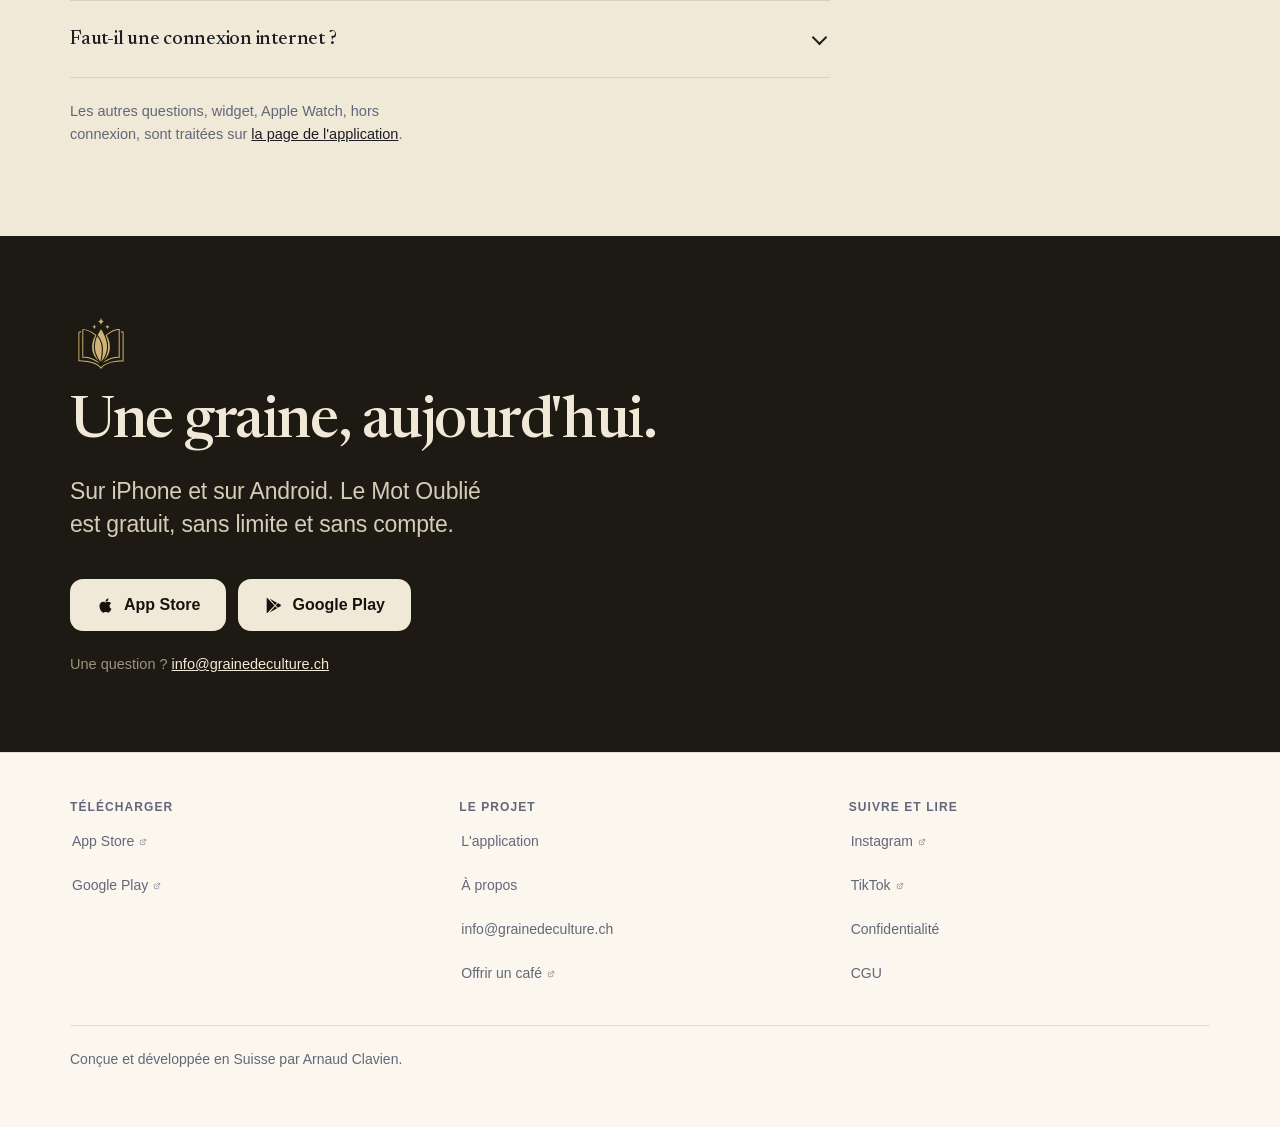
==== commit 8ed9295d: "Identite : sombre chaud, fond continu, alignement a gauche Le mode sombre est le creme inverse (fond" ====
--- a/index.html
+++ b/index.html
@@ -11,7 +11,7 @@
     try{ choix = localStorage.getItem('gdc-theme'); }catch(e){}
     if(choix === 'dark'){
       document.documentElement.setAttribute('data-theme', 'dark');
-      document.getElementById('theme-color').setAttribute('content', '#0D0F13');
+      document.getElementById('theme-color').setAttribute('content', '#16130E');
     }
   })();
 </script>
@@ -64,6 +64,7 @@
       <a class="lien-nav" href="/#methode">Méthode</a>
       <a class="lien-nav" href="/#tarifs">Tarifs</a>
       <a class="lien-nav" href="/#questions">FAQ</a>
+      <a class="lien-nav" href="/a-propos">À propos</a>
       <a class="cta" href="/#obtenir">Télécharger gratuitement</a>
       <button class="bascule" type="button" aria-label="Basculer le thème clair ou sombre">
         <svg class="soleil" viewBox="0 0 24 24" fill="none" stroke="currentColor" stroke-width="1.8" stroke-linecap="round" aria-hidden="true"><circle cx="12" cy="12" r="4.2"/><path d="M12 2.5v2.4M12 19.1v2.4M4.6 4.6l1.7 1.7M17.7 17.7l1.7 1.7M2.5 12h2.4M19.1 12h2.4M4.6 19.4l1.7-1.7M17.7 6.3l1.7-1.7"/></svg>
@@ -95,7 +96,6 @@
       <img class="hero-emblem" src="/emblem.svg" alt="" width="62" height="62">
       <p class="sur-titre hero-sur">Application pour iPhone et Android</p>
       <h1>Une découverte culturelle par jour, à&nbsp;lire en une minute.</h1>
-      <p class="sous">Chaque fiche va à l'essentiel et dit d'où elle vient.</p>
       <ul class="preuves">
         <li>5&nbsp;052 fiches</li>
         <li>13 catégories</li>
@@ -113,9 +113,8 @@
   </div>
 </section>
 
-<section class="bande claire" id="exemple">
-  <div class="centre">
-    <div class="filet"></div>
+<section class="bande" id="exemple">
+  <div class="centre">
     <h2 class="anim">Voici une fiche.</h2>
     <p class="sous anim">Celle du jour s'affiche à l'ouverture de l'application, dans la catégorie de votre choix. Toutes les fiches commencent par ce format court.</p>
   </div>
@@ -147,7 +146,6 @@
 
 <section class="bande" id="categories">
   <div class="centre">
-    <div class="filet"></div>
     <h2 class="anim">Treize catégories.</h2>
     <p class="sous anim">Une seule est gratuite et sans limite. Les douze autres offrent chacune dix découvertes avant l'achat.</p>
     <ul class="categories" id="liste-cat">
@@ -169,9 +167,8 @@
   </div>
 </section>
 
-<section class="bande claire" id="methode">
-  <div class="centre">
-    <div class="filet"></div>
+<section class="bande" id="methode">
+  <div class="centre">
     <h2 class="anim">Comment les sources sont indiquées.</h2>
     <p class="sous anim">Quand une source vérifiable existe, elle est citée et cliquable. Les fictions se présentent comme telles, et les fiches sans source en ligne le signalent.</p>
     <div class="colonnes">
@@ -199,7 +196,6 @@
 
 <section class="bande" id="tarifs">
   <div class="centre">
-    <div class="filet"></div>
     <h2 class="anim">Un achat unique, sans abonnement.</h2>
     <p class="sous anim">Le Mot Oublié est gratuit et sans limite. Chaque autre catégorie s'ouvre pour 1,50&nbsp;CHF, une fois, définitivement. L'offre groupée réunit les treize catégories, présentes et à venir, pour 6,00&nbsp;CHF.</p>
     <div class="colonnes">
@@ -220,9 +216,8 @@
   </div>
 </section>
 
-<section class="bande claire">
-  <div class="centre">
-    <div class="filet"></div>
+<section class="bande">
+  <div class="centre">
     <h2 class="anim">Ce que vous lisez reste chez vous.</h2>
     <p class="sous anim">Aucun compte n'est requis&nbsp;: l'application s'ouvre et fonctionne. La progression, les favoris et les rappels restent sur votre appareil et ne remontent pas au développeur. Aucun outil de suivi publicitaire, aucune analyse comportementale.</p>
     <div class="actions anim">
@@ -233,7 +228,6 @@
 
 <section class="bande" id="questions">
   <div class="centre">
-    <div class="filet"></div>
     <h2 class="anim">Questions fréquentes.</h2>
     <div class="faq">
       <details class="anim">
@@ -270,7 +264,7 @@
   </div>
 </section>
 
-<section class="bande claire courte" id="obtenir">
+<section class="bande nuit courte" id="obtenir">
   <div class="centre">
     <img class="hero-emblem anim centre-bloc" src="/emblem.svg" alt="" width="62" height="62">
     <h2 class="anim">Une graine, aujourd'hui.</h2>
--- a/style.css
+++ b/style.css
@@ -64,13 +64,16 @@
    les couleurs de catégorie ont une valeur par mode. */
 
 :root{
-  --fond:#0D0F13;
-  --surface:#171A20;
-  --surface2:#1F232C;
-  --surface3:#262B36;
-  --encre:#F3EEE1;
-  --corps:#CDD1D9;
-  --faible:#9097A1;
+  /* Sombre chaud (septembre 2026) : le mode sombre du site est le creme
+     inverse, pas un theme bleu-noir etranger a l'identite. L'app reste sur ses
+     propres jetons sombres, l'ecart est assume et documente. */
+  --fond:#16130E;
+  --surface:#1F1B15;
+  --surface2:#26211A;
+  --surface3:#26211A;
+  --encre:#F0E9D8;
+  --corps:#D5CCB8;
+  --faible:#9C937F;
   /* Règle des rôles : l'encre porte les actions, l'or est réservé à la marque
      (logo et filet signature). L'or fonctionnel reste déclaré comme jeton du
      design system mais n'habille plus aucun lien ni bouton du site. */
@@ -81,10 +84,10 @@
   --action:#F3EEE1;
   --action-texte:#171A20;
   --creme:#F4EFE3;
-  --trait:rgba(255,255,255,.09);
-  --trait-fort:rgba(255,255,255,.17);
-  --bezel:#2A2F3A;
-  --voile:rgba(13,15,19,.78);
+  --trait:rgba(240,233,216,.10);
+  --trait-fort:rgba(240,233,216,.20);
+  --bezel:#2A251D;
+  --voile:rgba(22,19,14,.80);
   --serif:"Newsreader", Georgia, "Times New Roman", serif;
   --sans:-apple-system, BlinkMacSystemFont, "Segoe UI", Roboto, Helvetica, Arial, sans-serif;
 }
@@ -190,39 +193,37 @@
 @media(max-width:430px){ .barre nav{gap:14px} }
 
 /* Bandes */
-.bande{padding:clamp(56px,9vw,124px) 22px}
-.bande.claire{background:var(--surface)}
+.bande{padding:clamp(48px,7vw,96px) 22px}
+/* Plus d'alternance claire / creme entre les sections : un fond continu, et
+   une seule rupture par page, la bande nuit, un ton au dessus du fond sombre
+   pour rester visible en mode sombre. */
 .bande.nuit{
-  background:#14171D;
-  --surface:#1F232C; --surface2:#262B36; --surface3:#262B36;
-  --encre:#F3EEE1; --corps:#CDD1D9; --faible:#9097A1;
-  --action:#F3EEE1; --action-texte:#171A20;
-  --trait:rgba(255,255,255,.09); --trait-fort:rgba(255,255,255,.17);
-  --bezel:#2A2F3A;
+  background:#1D1913;
+  --surface:#26211A; --surface2:#2D2820; --surface3:#2D2820;
+  --encre:#F0E9D8; --corps:#D5CCB8; --faible:#9C937F;
+  --action:#F0E9D8; --action-texte:#16130E;
+  --trait:rgba(240,233,216,.10); --trait-fort:rgba(240,233,216,.20);
+  --bezel:#2A251D;
   color:var(--corps);
 }
 .bande.courte{padding-top:clamp(44px,6vw,76px); padding-bottom:clamp(44px,6vw,76px)}
 
-.centre{max-width:880px; margin:0 auto; text-align:center}
-.texte{max-width:680px; margin:0 auto}
+/* Colonne commune de 1140 px, alignee a gauche, la meme que la barre et le
+   hero : un seul bord gauche d'un bout a l'autre de la page. Les blocs de
+   lecture y gardent leur largeur propre, mais partent du meme bord. */
+.centre{max-width:1140px; margin:0 auto; text-align:left}
+.texte{max-width:680px; margin:0}
 
 h1{font-size:clamp(46px,9vw,96px)}
 h2{font-size:clamp(31px,5.2vw,58px)}
 h3{font-size:20px; letter-spacing:-.012em; line-height:1.25}
-.sous{font-size:clamp(18px,2.2vw,23px); color:var(--corps); margin-top:22px; line-height:1.45; letter-spacing:-.008em}
-.fin{font-size:14.5px; color:var(--faible); margin-top:22px}
+.sous{font-size:clamp(18px,2.2vw,23px); color:var(--corps); margin-top:22px; line-height:1.45; letter-spacing:-.008em; max-width:640px}
+.fin{font-size:14.5px; color:var(--faible); margin-top:22px; max-width:640px}
 .corps{font-size:17.5px; margin-top:20px; line-height:1.68}
 
-/* Filet signature, seul motif or décoratif */
-.filet{
-  width:34px; height:2px; border-radius:2px;
-  background:var(--or-signature);
-  margin:0 auto 26px;
-}
-.filet.gauche{margin-left:0; margin-right:auto}
 
 /* Boutons */
-.actions{display:flex; flex-wrap:wrap; gap:12px; justify-content:center; margin-top:38px}
+.actions{display:flex; flex-wrap:wrap; gap:12px; justify-content:flex-start; margin-top:38px}
 .bouton{
   display:inline-flex; align-items:center; gap:9px;
   font-weight:600; font-size:16px; text-decoration:none;
@@ -247,10 +248,10 @@
 }
 .tel img{width:100%; aspect-ratio:750/1630; object-fit:cover; border-radius:35px; display:block}
 .solo{width:min(272px,66vw); margin:52px auto 0}
-.paire{display:flex; gap:26px; justify-content:center; flex-wrap:wrap; margin-top:52px}
+.paire{display:flex; gap:26px; justify-content:flex-start; flex-wrap:wrap; max-width:1140px; margin:52px auto 0}
 .paire .tel{width:min(248px,62vw)}
-.capture{margin:0; text-align:center}
-.capture figcaption{margin-top:12px; font-size:14.5px; color:var(--faible); max-width:248px; margin-left:auto; margin-right:auto}
+.capture{margin:0; text-align:left}
+.capture figcaption{margin-top:12px; font-size:14.5px; color:var(--faible); max-width:248px}
 .agrandir{display:block; border-radius:35px; cursor:zoom-in; text-decoration:none}
 .agrandir .tel{display:block}
 .agrandir:focus-visible{outline:2px solid var(--encre); outline-offset:6px}
@@ -268,7 +269,7 @@
 .loupe-fermer:focus-visible{outline:2px solid #fff; outline-offset:3px}
 
 /* Carrousel */
-.galerie{max-width:1180px; margin:52px auto 0}
+.galerie{max-width:1140px; margin:52px auto 0}
 .piste{
   display:flex; gap:22px;
   overflow-x:auto; scroll-snap-type:x mandatory;
@@ -313,7 +314,7 @@
 /* Colonnes de texte */
 .colonnes{
   display:grid; grid-template-columns:repeat(3,1fr); gap:0;
-  max-width:1000px; margin:60px auto 0; text-align:left;
+  margin:60px 0 0; text-align:left;
 }
 .colonnes > div{padding:0 30px; border-left:1px solid var(--trait)}
 .colonnes > div:first-child{padding-left:0; border-left:none}
@@ -331,7 +332,7 @@
    pastille et le filet de gauche, jamais dans le nom. */
 .categories{
   display:grid; grid-template-columns:repeat(2,1fr); gap:0 44px;
-  max-width:1040px; margin:52px auto 0; text-align:left;
+  margin:52px 0 0; text-align:left;
 }
 @media(max-width:760px){ .categories{grid-template-columns:1fr} }
 .cat{
@@ -353,7 +354,7 @@
 .cat.libre i{color:var(--encre)}
 
 /* Fiche technique */
-.fiche{max-width:760px; margin:52px auto 0; text-align:left}
+.fiche{max-width:760px; margin:52px 0 0; text-align:left}
 .fiche div{
   display:grid; grid-template-columns:210px 1fr; gap:20px;
   padding:17px 0; border-bottom:1px solid var(--trait); font-size:16px;
@@ -366,7 +367,7 @@
 }
 
 /* Questions fréquentes */
-.faq{max-width:760px; margin:52px auto 0; text-align:left}
+.faq{max-width:760px; margin:52px 0 0; text-align:left}
 .faq details{border-bottom:1px solid var(--trait)}
 .faq summary{
   list-style:none; cursor:pointer; padding:22px 32px 22px 0; position:relative;
@@ -386,6 +387,15 @@
 
 /* Hero */
 .hero{padding-top:clamp(36px,5vw,62px); padding-bottom:clamp(56px,7vw,86px)}
+/* Sur grand ecran le contenu du hero (environ 710 px) flottait en haut d'une
+   fenetre bien plus haute, laissant voir une large bande vide de la section
+   suivante. Hauteur minimale relative a la fenetre, plafonnee pour ne pas
+   etirer a l'absurde, et contenu centre. La lisiere qui reste sous le hero est
+   voulue : elle signale qu'il y a une suite. */
+@media(min-width:901px){
+  .hero{min-height:min(86svh,880px); display:flex; align-items:center}
+  .hero-grille{width:100%}
+}
 .hero-grille{
   display:grid; grid-template-columns:1.32fr .68fr;
   gap:clamp(30px,5vw,66px); align-items:center;
@@ -394,7 +404,7 @@
 /* Le titre partage la largeur avec la capture : sa taille suit la colonne,
    pas la fenêtre, sinon il se casse en cinq bouts sur grand écran. */
 .hero-grille h1{font-size:clamp(38px,4.5vw,58px)}
-.hero .sur-titre{font-size:13px; color:var(--faible); margin-bottom:14px}
+.hero .sur-titre{font-size:15px; font-weight:500; color:var(--faible); margin-bottom:14px; text-transform:none; letter-spacing:0}
 .hero-emblem{width:62px; height:62px; margin-bottom:20px}
 .hero .tel{width:min(268px,74vw); margin:0 auto}
 .points{list-style:none; padding:0; margin:26px 0 0; display:grid; gap:11px}
@@ -406,13 +416,11 @@
 .hero .actions{margin-top:32px; justify-content:flex-start}
 .hero .filet{margin-left:0}
 @media(max-width:900px){
-  .hero-grille{grid-template-columns:1fr; text-align:center; gap:36px}
+  .hero-grille{grid-template-columns:1fr; gap:36px}
   /* Une seule colonne : le titre récupère toute la largeur, donc sa taille. */
   .hero-grille h1{font-size:clamp(38px,7vw,64px)}
-  .hero-emblem, .hero .filet{margin-left:auto; margin-right:auto}
-  .hero .actions{justify-content:center}
-  .points{max-width:340px; margin-left:auto; margin-right:auto}
-  .points li{text-align:left}
+  .hero .tel{margin:0}
+  .points{max-width:340px}
 }
 
 /* Pages de texte long (à propos, mentions) */
@@ -431,7 +439,7 @@
 .liens a:hover{background:var(--surface2)}
 .liens .fleche-l{margin-left:auto; color:var(--faible)}
 
-footer{background:var(--surface); border-top:1px solid var(--trait); color:var(--faible); padding:48px 22px 56px; text-align:center; font-size:14px}
+footer{background:var(--surface); border-top:1px solid var(--trait); color:var(--faible); padding:48px 22px 56px; text-align:left; font-size:14px}
 footer nav{margin-top:8px; font-size:13.5px}
 footer a{color:var(--faible); text-decoration:none; display:inline-block; padding:8px 2px}
 footer a:hover{color:var(--encre)}
@@ -475,7 +483,9 @@
    place. Il reste dans le menu et en tête de page. */
 @media(max-width:420px){ .barre nav .cta{display:none} }
 
-/* Bouton du menu mobile, masqué au-dessus de 760 px. */
+/* Bouton du menu mobile, masqué au-dessus de 860 px. Le seuil est monte de
+   760 a 860 en septembre 2026 : avec cinq liens et le bouton de telechargement,
+   la barre deborde entre 761 et 820 px. */
 .burger{
   display:none; width:44px; height:44px; flex:none;
   align-items:center; justify-content:center;
@@ -505,12 +515,12 @@
   margin-top:18px; border-bottom:none; text-align:center;
   background:var(--action); color:var(--action-texte); border-radius:13px; padding:14px 20px;
 }
-@media(max-width:760px){
+@media(max-width:860px){
   .barre nav .lien-nav{display:none}
   .burger{display:inline-flex}
   .barre nav{gap:10px}
 }
-@media(min-width:761px){ .menu{display:none !important} }
+@media(min-width:861px){ .menu{display:none !important} }
 
 /* Preuves compactes du premier écran. */
 .preuves{
@@ -522,14 +532,14 @@
 .preuves li+li::before{content:"·"; opacity:.6}
 /* Etroit : la troisieme preuve prend sa propre ligne, sans point orphelin. */
 @media(max-width:560px){
-  .preuves{justify-content:center; gap:6px 14px}
-  .preuves li:nth-child(3){flex-basis:100%; justify-content:center}
+  .preuves{gap:6px 14px}
+  .preuves li:nth-child(3){flex-basis:100%}
   .preuves li:nth-child(3)::before{display:none}
 }
 
 /* Fiche exemple : reprise fidèle du rendu de l'application. */
 .exemple{
-  max-width:560px; margin:44px auto 0; text-align:left;
+  max-width:560px; margin:44px 0 0; text-align:left;
   background:var(--surface); border:1px solid var(--trait);
   border-radius:18px; padding:26px 26px 22px;
 }
@@ -580,7 +590,7 @@
 .plus-cat{display:none}
 .categories.repliable + .plus-cat{display:inline-flex}
 .plus-cat{
-  align-items:center; gap:8px; margin:26px auto 0;
+  align-items:center; gap:8px; margin:26px 0 0;
   background:none; border:1px solid var(--trait-fort); border-radius:13px;
   color:var(--encre); font:inherit; font-size:16px; font-weight:600;
   padding:13px 24px; min-height:44px; cursor:pointer;
@@ -595,7 +605,7 @@
   .fleches{display:flex; justify-content:center; margin-top:14px}
 }
 /* Utilitaires : remplacent les styles poses en ligne. */
-.hero-emblem.centre-bloc{margin:0 auto 20px}
+.hero-emblem.centre-bloc{margin:0 0 20px}
 .sur-titre{text-transform:uppercase; letter-spacing:.05em; font-weight:600; margin-bottom:24px}
 .actions.gauche{justify-content:flex-start}
 .titre-moyen{font-size:clamp(38px,6vw,68px)}
@@ -606,10 +616,10 @@
 html:not(.js) .compteur,
 html:not(.js) .burger,
 html:not(.js) .bascule{display:none}
-/* Sans JavaScript, sous 760 px, les liens de navigation reprennent leur place
+/* Sans JavaScript, sous 860 px, les liens de navigation reprennent leur place
    dans la barre et le bouton de téléchargement cède la sienne : il reste en
    tête de page et dans le pied. */
-@media(max-width:760px){
+@media(max-width:860px){
   html:not(.js) .barre nav .lien-nav{display:inline-block}
   html:not(.js) .barre nav .cta{display:none}
   html:not(.js) .barre nav{gap:12px}
@@ -627,16 +637,16 @@
 /* Pied de page complet. */
 footer .pied{
   display:grid; grid-template-columns:repeat(3,1fr); gap:28px;
-  max-width:900px; margin:0 auto 30px; text-align:left;
-}
-@media(max-width:700px){ footer .pied{grid-template-columns:1fr; gap:24px; text-align:center} }
+  max-width:1140px; margin:0 auto 30px; text-align:left;
+}
+@media(max-width:700px){ footer .pied{grid-template-columns:1fr; gap:24px} }
 footer .pied h2{
   font-family:var(--sans); font-size:12px; font-weight:700; letter-spacing:.09em;
   text-transform:uppercase; color:var(--faible); margin-bottom:6px;
 }
 footer .pied ul{list-style:none; margin:0; padding:0}
 footer .pied a{display:inline-block; padding:8px 2px; min-height:44px; line-height:28px}
-footer .bas{border-top:1px solid var(--trait); padding-top:22px; max-width:900px; margin:0 auto}
+footer .bas{border-top:1px solid var(--trait); padding-top:22px; max-width:1140px; margin:0 auto}
 
 /* Marqueur de lien ouvrant un nouvel onglet. */
 .ext::after{
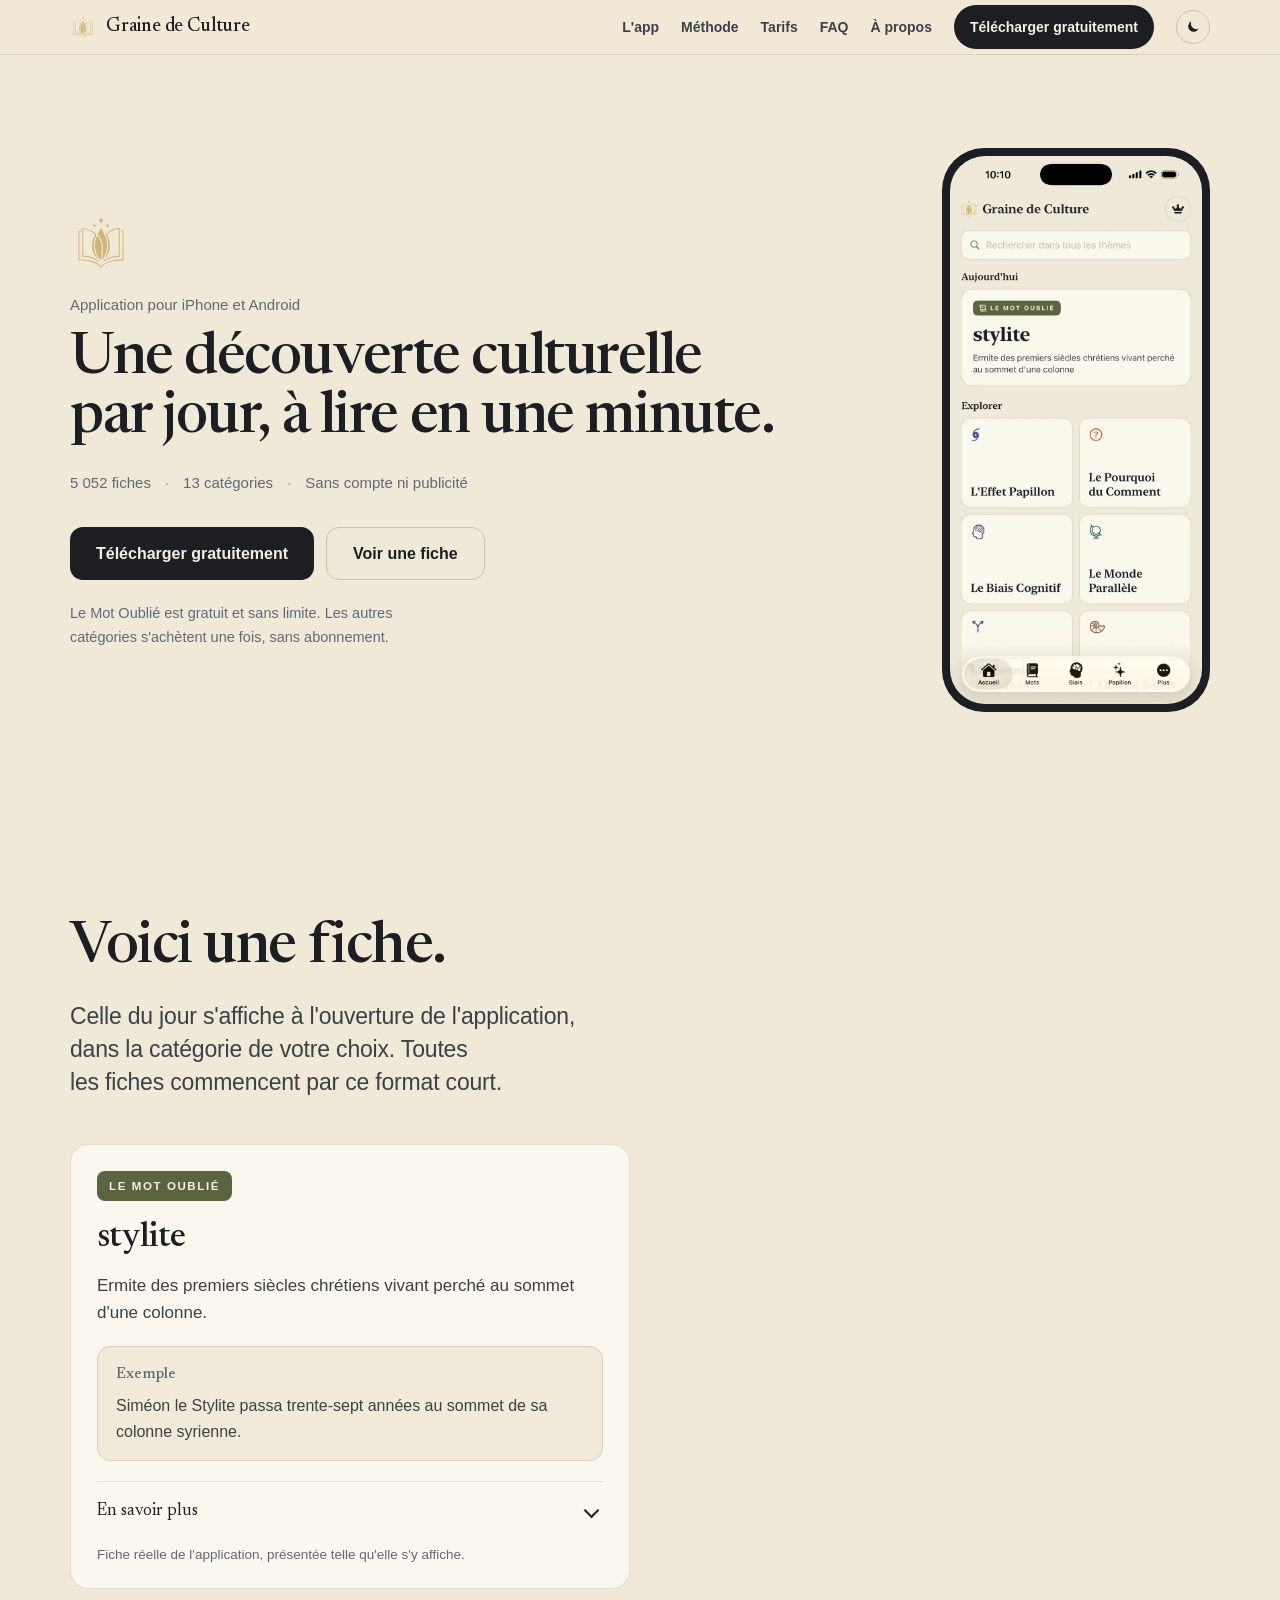
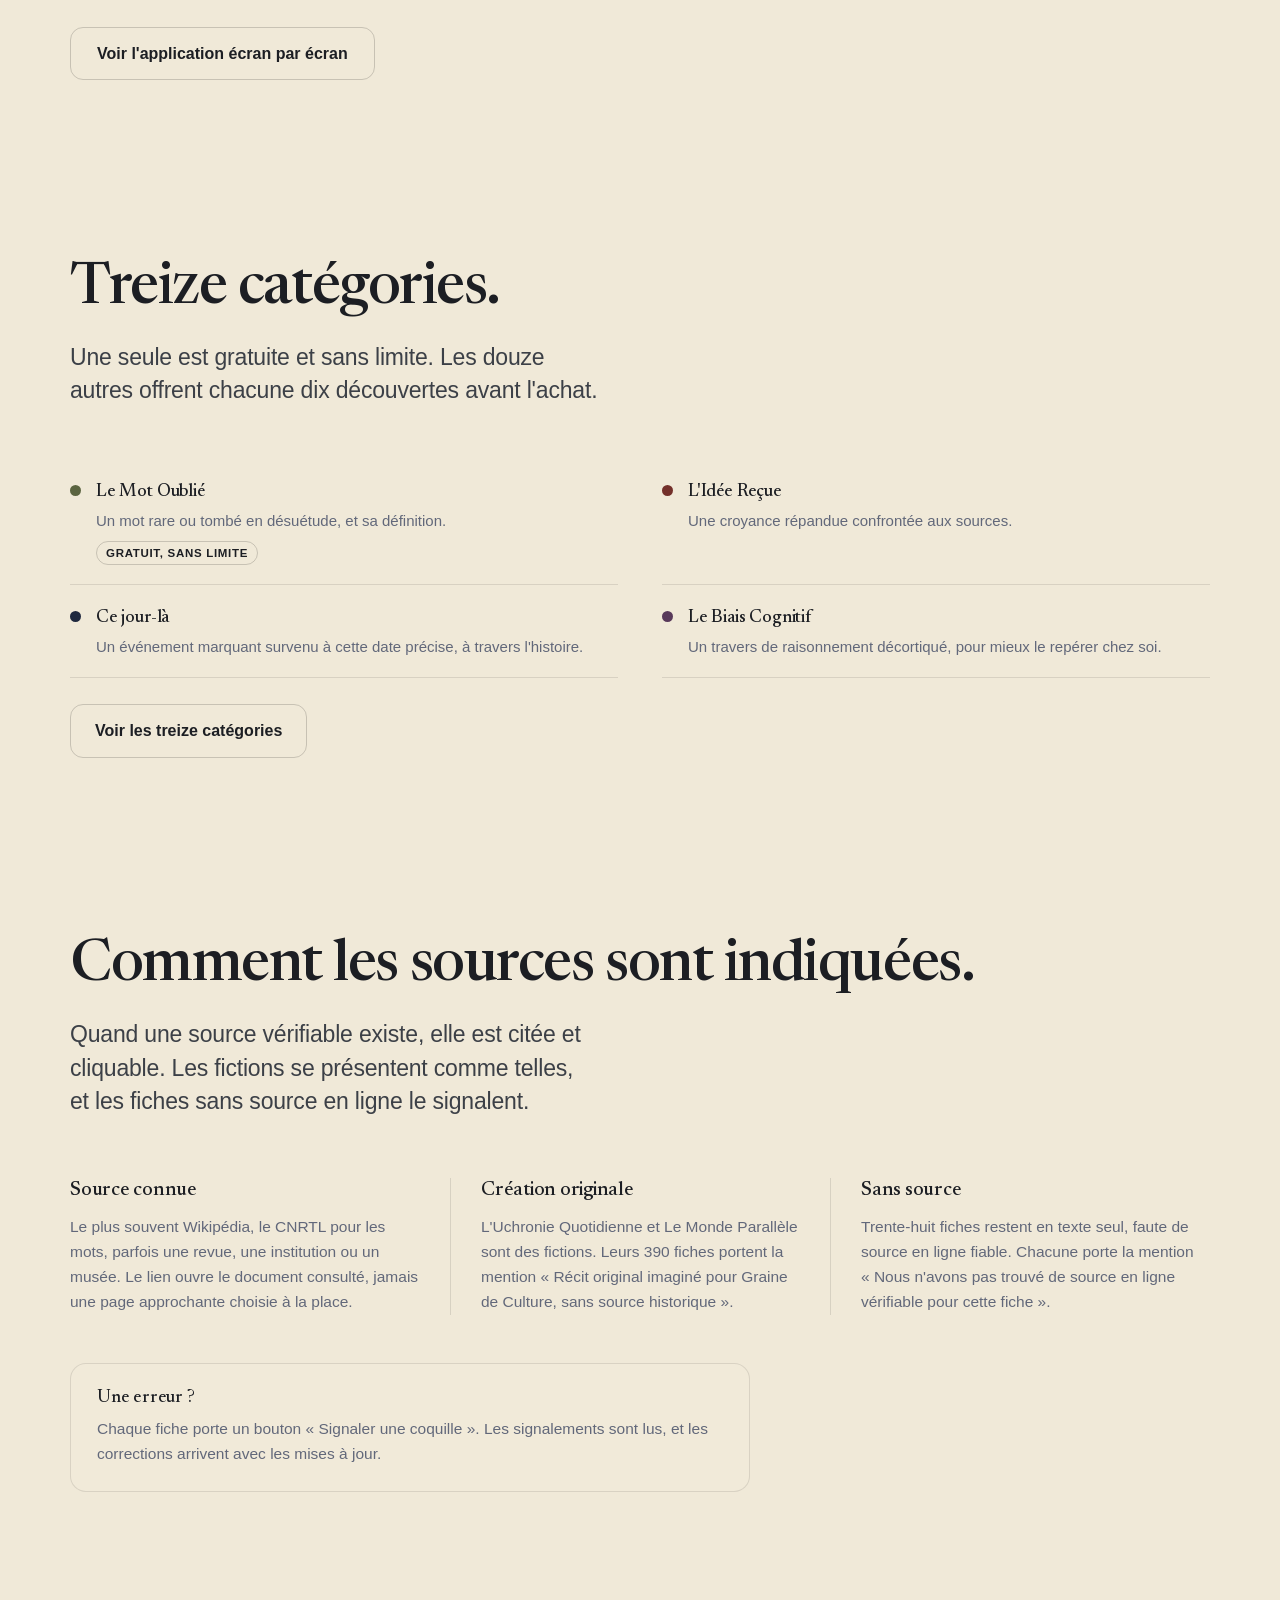
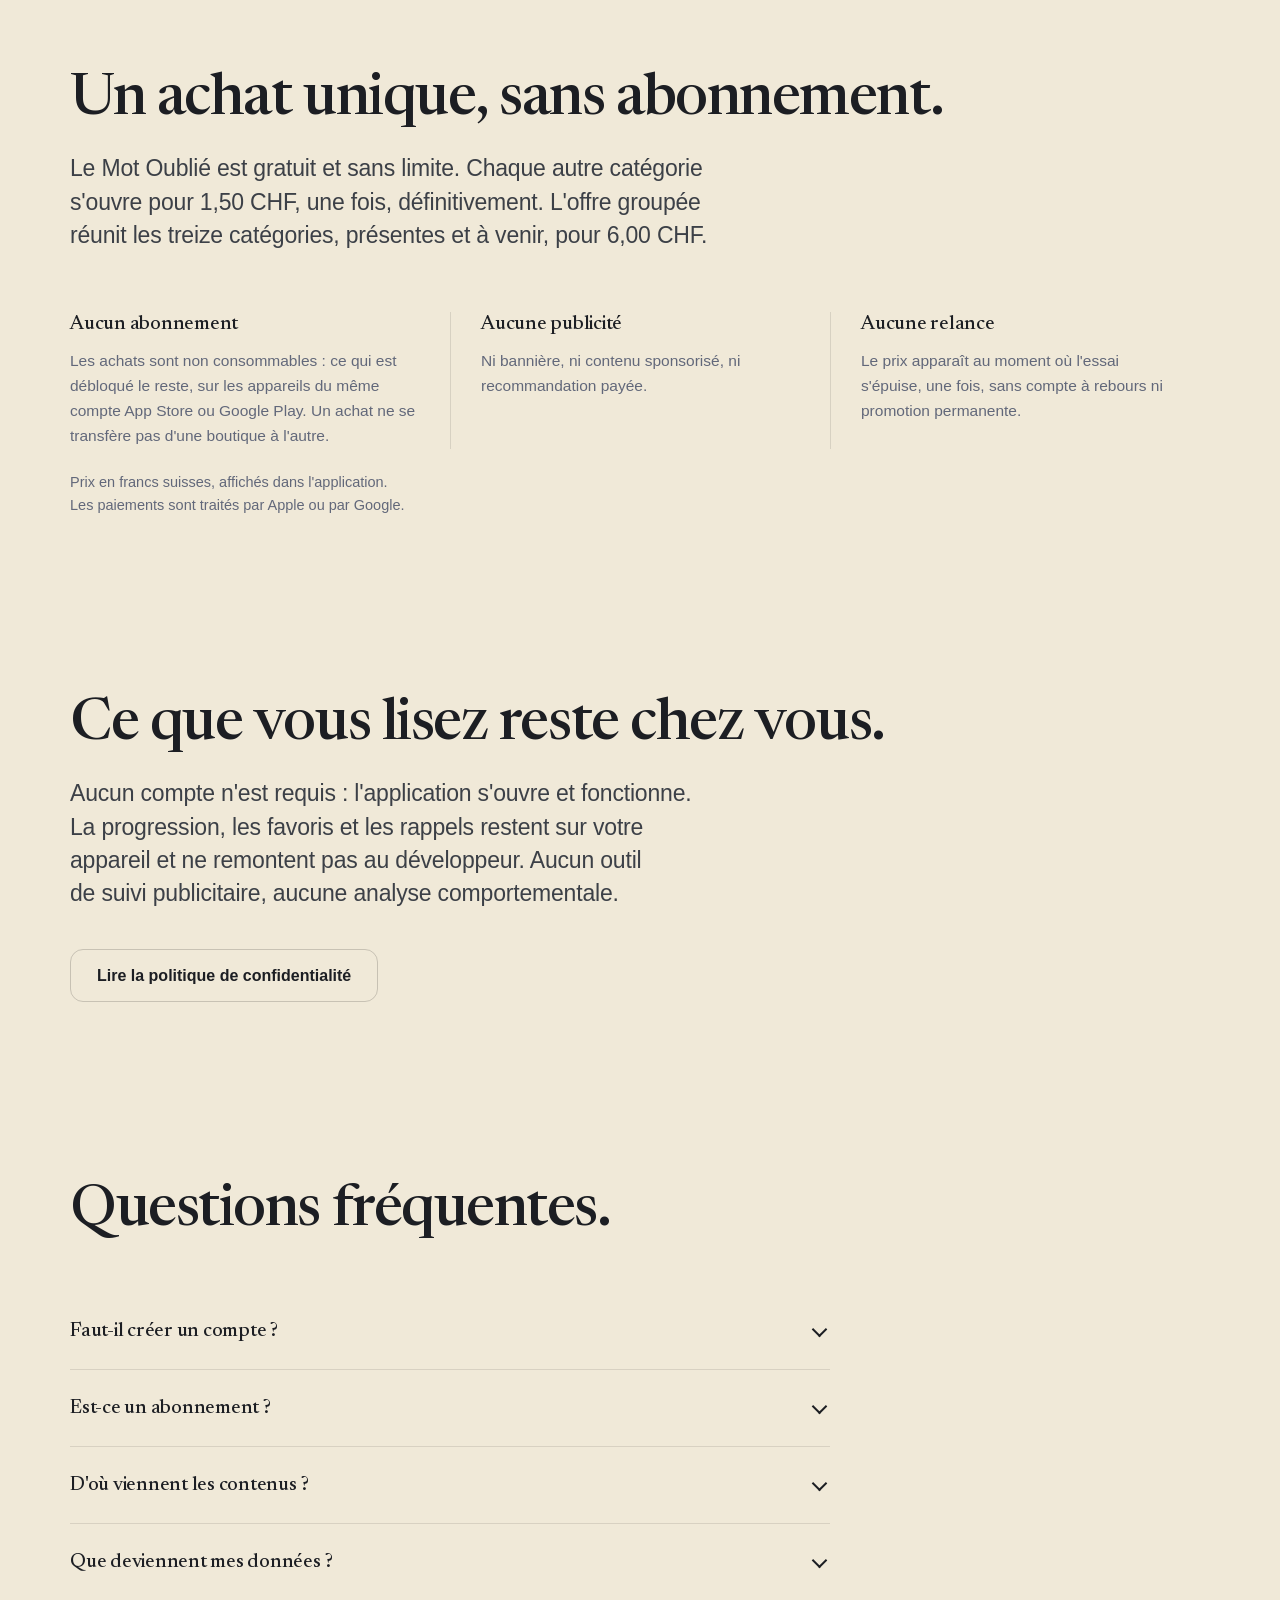
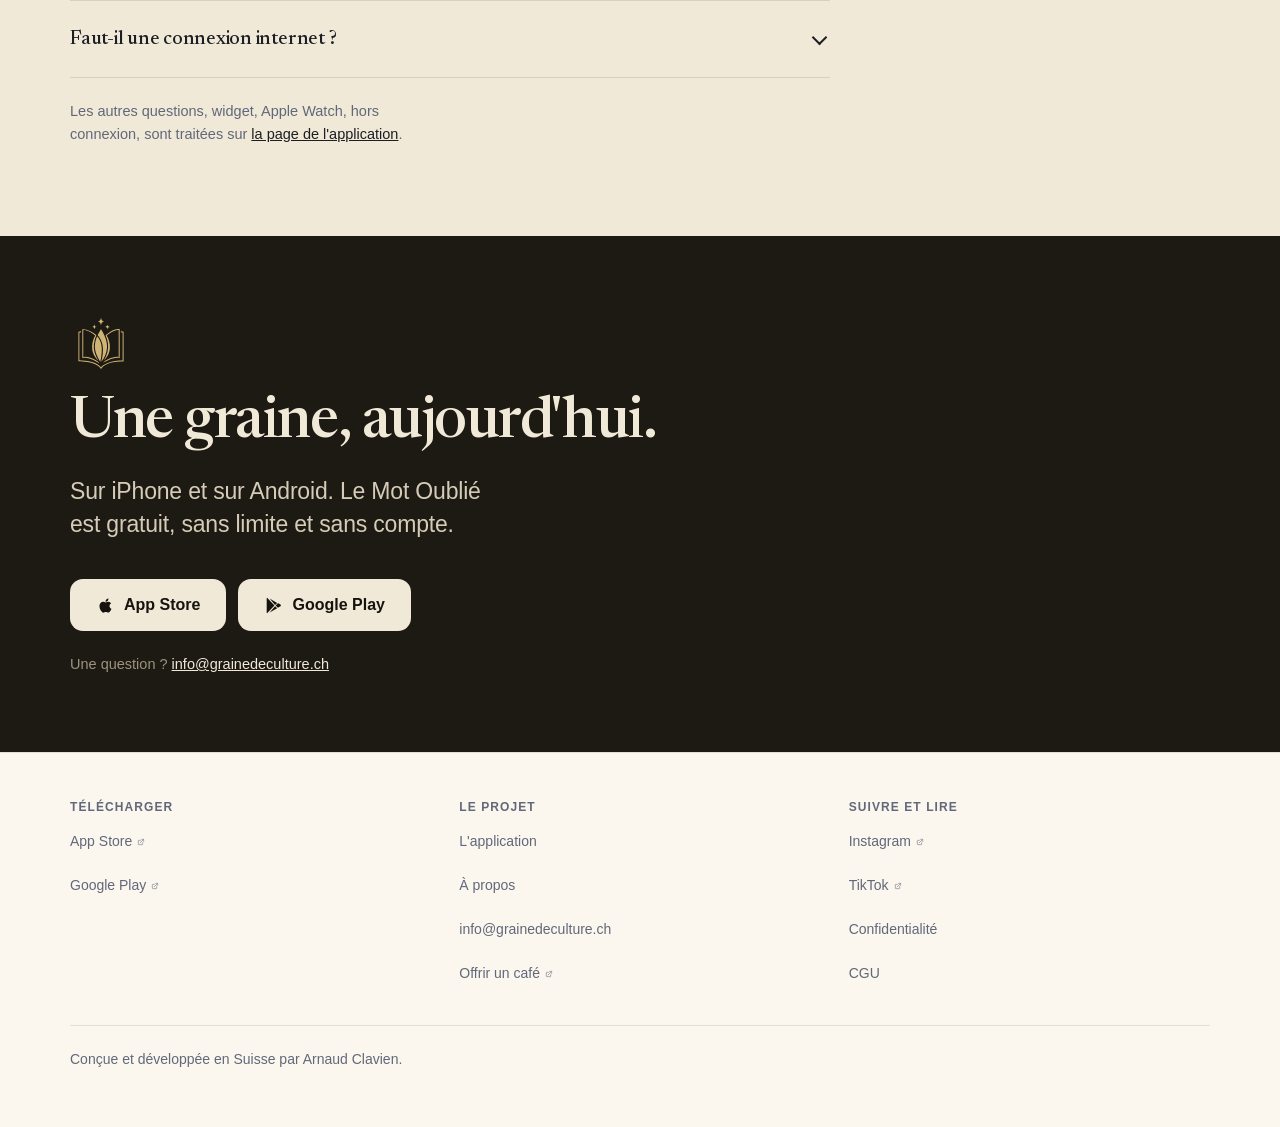
==== commit fc63c92d: "Un seul bord gauche par page : barre, fiche exemple, galerie, pages longues et 404 alignes sur la co" ====
--- a/index.html
+++ b/index.html
@@ -117,27 +117,25 @@
   <div class="centre">
     <h2 class="anim">Voici une fiche.</h2>
     <p class="sous anim">Celle du jour s'affiche à l'ouverture de l'application, dans la catégorie de votre choix. Toutes les fiches commencent par ce format court.</p>
-  </div>
-
-  <article class="exemple anim">
-    <span class="badge">Le Mot Oublié</span>
-    <h3>stylite</h3>
-    <p class="def">Ermite des premiers siècles chrétiens vivant perché au sommet d'une colonne.</p>
-    <div class="encart-ex">
-      <b>Exemple</b>
-      <p>Siméon le Stylite passa trente-sept années au sommet de sa colonne syrienne.</p>
-    </div>
-    <details class="repli">
-      <summary>En savoir plus</summary>
-      <div class="repli-corps">
-        <p class="appro">Du grec <i lang="grc-Latn">stylitês</i> («&nbsp;qui se tient sur une colonne&nbsp;»), de <i lang="grc-Latn">stylos</i> («&nbsp;colonne&nbsp;»). Attesté en 1609 sous la forme <i>stelite</i>, puis <i>stylite</i> en 1704 chez Trévoux. L'ascétisme des stylites fleurit en Syrie et en Anatolie aux Ve et VIe siècles après saint Siméon.</p>
-        <p class="meta">Nom masculin&nbsp;· Religion</p>
-        <p class="src">Source&nbsp;: <a href="https://www.cnrtl.fr/definition/stylite" target="_blank" rel="noopener" class="ext" data-plausible-event-name="exemple-source">CNRTL</a></p>
-      </div>
-    </details>
-    <p class="note">Fiche réelle de l'application, présentée telle qu'elle s'y affiche.</p>
-  </article>
-  <div class="centre">
+
+    <article class="exemple anim">
+      <span class="badge">Le Mot Oublié</span>
+      <h3>stylite</h3>
+      <p class="def">Ermite des premiers siècles chrétiens vivant perché au sommet d'une colonne.</p>
+      <div class="encart-ex">
+        <b>Exemple</b>
+        <p>Siméon le Stylite passa trente-sept années au sommet de sa colonne syrienne.</p>
+      </div>
+      <details class="repli">
+        <summary>En savoir plus</summary>
+        <div class="repli-corps">
+          <p class="appro">Du grec <i lang="grc-Latn">stylitês</i> («&nbsp;qui se tient sur une colonne&nbsp;»), de <i lang="grc-Latn">stylos</i> («&nbsp;colonne&nbsp;»). Attesté en 1609 sous la forme <i>stelite</i>, puis <i>stylite</i> en 1704 chez Trévoux. L'ascétisme des stylites fleurit en Syrie et en Anatolie aux Ve et VIe siècles après saint Siméon.</p>
+          <p class="meta">Nom masculin&nbsp;· Religion</p>
+          <p class="src">Source&nbsp;: <a href="https://www.cnrtl.fr/definition/stylite" target="_blank" rel="noopener" class="ext" data-plausible-event-name="exemple-source">CNRTL</a></p>
+        </div>
+      </details>
+      <p class="note">Fiche réelle de l'application, présentée telle qu'elle s'y affiche.</p>
+    </article>
     <div class="actions anim">
       <a class="bouton creux" href="/decouvrir" data-plausible-event-name="voir-app">Voir l'application écran par écran</a>
     </div>
--- a/style.css
+++ b/style.css
@@ -154,11 +154,14 @@
   -webkit-backdrop-filter:saturate(180%) blur(20px);
   border-bottom:1px solid var(--trait);
 }
+/* Les 22 px de marge interne sont comptes DANS la largeur maximale : pour que
+   le contenu de la barre parte du meme bord que la colonne de 1140 px (dont
+   la marge est portee par .bande, a l'exterieur), la boite fait 1140 + 44. */
 .barre-in{
-  max-width:1140px; margin:0 auto; padding:0 22px;
+  max-width:1184px; margin:0 auto; padding:0 22px;
   height:54px; display:flex; align-items:center; justify-content:space-between; gap:20px;
 }
-.logo{display:flex; align-items:center; gap:10px; text-decoration:none; color:var(--encre); min-height:44px; padding:4px 2px; flex:none}
+.logo{display:flex; align-items:center; gap:10px; text-decoration:none; color:var(--encre); min-height:44px; padding:4px 0; flex:none}
 .logo img{width:26px; height:26px}
 .logo span{font-family:var(--serif); font-weight:500; font-size:19px; letter-spacing:-.01em; white-space:nowrap}
 .barre nav{display:flex; align-items:center; gap:22px}
@@ -277,13 +280,14 @@
   scrollbar-width:none;
 }
 .piste::-webkit-scrollbar{display:none}
-@media(min-width:1180px){ .piste{justify-content:safe center} }
 .vue{flex:0 0 204px; scroll-snap-align:center; margin:0}
 .vue .tel{border-radius:35px; padding:7px}
 .vue .tel img{border-radius:29px}
 .vue figcaption{margin-top:16px; font-size:14.5px; color:var(--faible); line-height:1.45}
 .vue figcaption b{display:block; color:var(--encre); font-family:var(--serif); font-weight:500; font-size:17px; margin-bottom:3px}
-.fleches{display:flex; gap:10px; justify-content:flex-end; padding:0 22px; margin-top:6px}
+/* Commandes du carrousel sur le bord gauche de la colonne, comme tout le
+   reste : les deux fleches puis le compteur, sur une ligne. */
+.fleches{display:flex; align-items:center; gap:10px; justify-content:flex-start; padding:0; margin-top:6px}
 .fleche{
   width:38px; height:38px; border-radius:50%;
   border:1px solid var(--trait); background:var(--surface); color:var(--encre);
@@ -406,7 +410,10 @@
 .hero-grille h1{font-size:clamp(38px,4.5vw,58px)}
 .hero .sur-titre{font-size:15px; font-weight:500; color:var(--faible); margin-bottom:14px; text-transform:none; letter-spacing:0}
 .hero-emblem{width:62px; height:62px; margin-bottom:20px}
-.hero .tel{width:min(268px,74vw); margin:0 auto}
+/* La capture s'appuie sur le bord droit de la colonne, en face des commandes
+   de la barre ; centree dans sa colonne, elle flottait de 4 a 49 px du bord
+   selon la largeur de fenetre. */
+.hero .tel{width:min(268px,74vw); margin:0 0 0 auto}
 .points{list-style:none; padding:0; margin:26px 0 0; display:grid; gap:11px}
 .points li{position:relative; padding-left:24px; font-size:16px; color:var(--corps)}
 .points li::before{
@@ -424,7 +431,12 @@
 }
 
 /* Pages de texte long (à propos, mentions) */
-.page{max-width:760px; margin:0 auto; padding:clamp(46px,7vw,76px) 22px clamp(56px,8vw,88px)}
+/* Meme colonne de 1140 px que le reste du site (marge interne comprise dans
+   la boite, donc 1140 + 44), et largeur de lecture de 760 px posee sur les
+   blocs eux-memes : le texte part du bord de la barre et du pied, au lieu
+   d'une colonne centree qui ne s'alignait sur rien. */
+.page{max-width:1184px; margin:0 auto; padding:clamp(46px,7vw,76px) 22px clamp(56px,8vw,88px)}
+.page > *{max-width:760px}
 .page h1{font-size:clamp(32px,5vw,46px); line-height:1.08}
 .page h2{font-size:23px; letter-spacing:-.012em; margin:38px 0 12px}
 .page p{margin:0 0 15px; max-width:68ch}
@@ -506,7 +518,7 @@
 }
 .menu.ouvert{display:block}
 .menu a{
-  display:block; padding:14px 2px; min-height:44px;
+  display:block; padding:14px 0; min-height:44px;
   color:var(--encre); text-decoration:none; font-size:17px; font-weight:600;
   border-bottom:1px solid var(--trait);
 }
@@ -597,12 +609,9 @@
 }
 .plus-cat:hover{border-color:var(--encre)}
 
-/* Carrousel : position courante annoncée, commandes visibles sur mobile. */
+/* Carrousel : position courante annoncée, à côté des flèches. */
 .compteur{
-  margin-top:10px; text-align:center; font-size:14px; color:var(--faible);
-}
-@media(max-width:640px){
-  .fleches{display:flex; justify-content:center; margin-top:14px}
+  margin:0 0 0 6px; font-size:14px; color:var(--faible);
 }
 /* Utilitaires : remplacent les styles poses en ligne. */
 .hero-emblem.centre-bloc{margin:0 0 20px}
@@ -645,7 +654,7 @@
   text-transform:uppercase; color:var(--faible); margin-bottom:6px;
 }
 footer .pied ul{list-style:none; margin:0; padding:0}
-footer .pied a{display:inline-block; padding:8px 2px; min-height:44px; line-height:28px}
+footer .pied a{display:inline-block; padding:8px 0; min-height:44px; line-height:28px}
 footer .bas{border-top:1px solid var(--trait); padding-top:22px; max-width:1140px; margin:0 auto}
 
 /* Marqueur de lien ouvrant un nouvel onglet. */
@@ -657,5 +666,8 @@
 :root{--ico-ext:url("data:image/svg+xml,%3Csvg xmlns='http://www.w3.org/2000/svg' viewBox='0 0 24 24' fill='none' stroke='%23000' stroke-width='2.4' stroke-linecap='round' stroke-linejoin='round'%3E%3Cpath d='M14 4h6v6M20 4L9.5 14.5M17 14v5a1 1 0 0 1-1 1H5a1 1 0 0 1-1-1V8a1 1 0 0 1 1-1h5'/%3E%3C/svg%3E")}
 
 /* Page 404. */
-.err{max-width:640px; margin:0 auto; text-align:center; padding:clamp(64px,12vw,140px) 22px}
+/* Sur la colonne commune, alignee a gauche comme le reste : l'embleme et les
+   boutons l'etaient deja, seul le texte restait centre. */
+.err{max-width:1184px; margin:0 auto; text-align:left; padding:clamp(64px,12vw,140px) 22px}
+.err > *{max-width:640px}
 .err h1{font-size:clamp(40px,7vw,72px)}
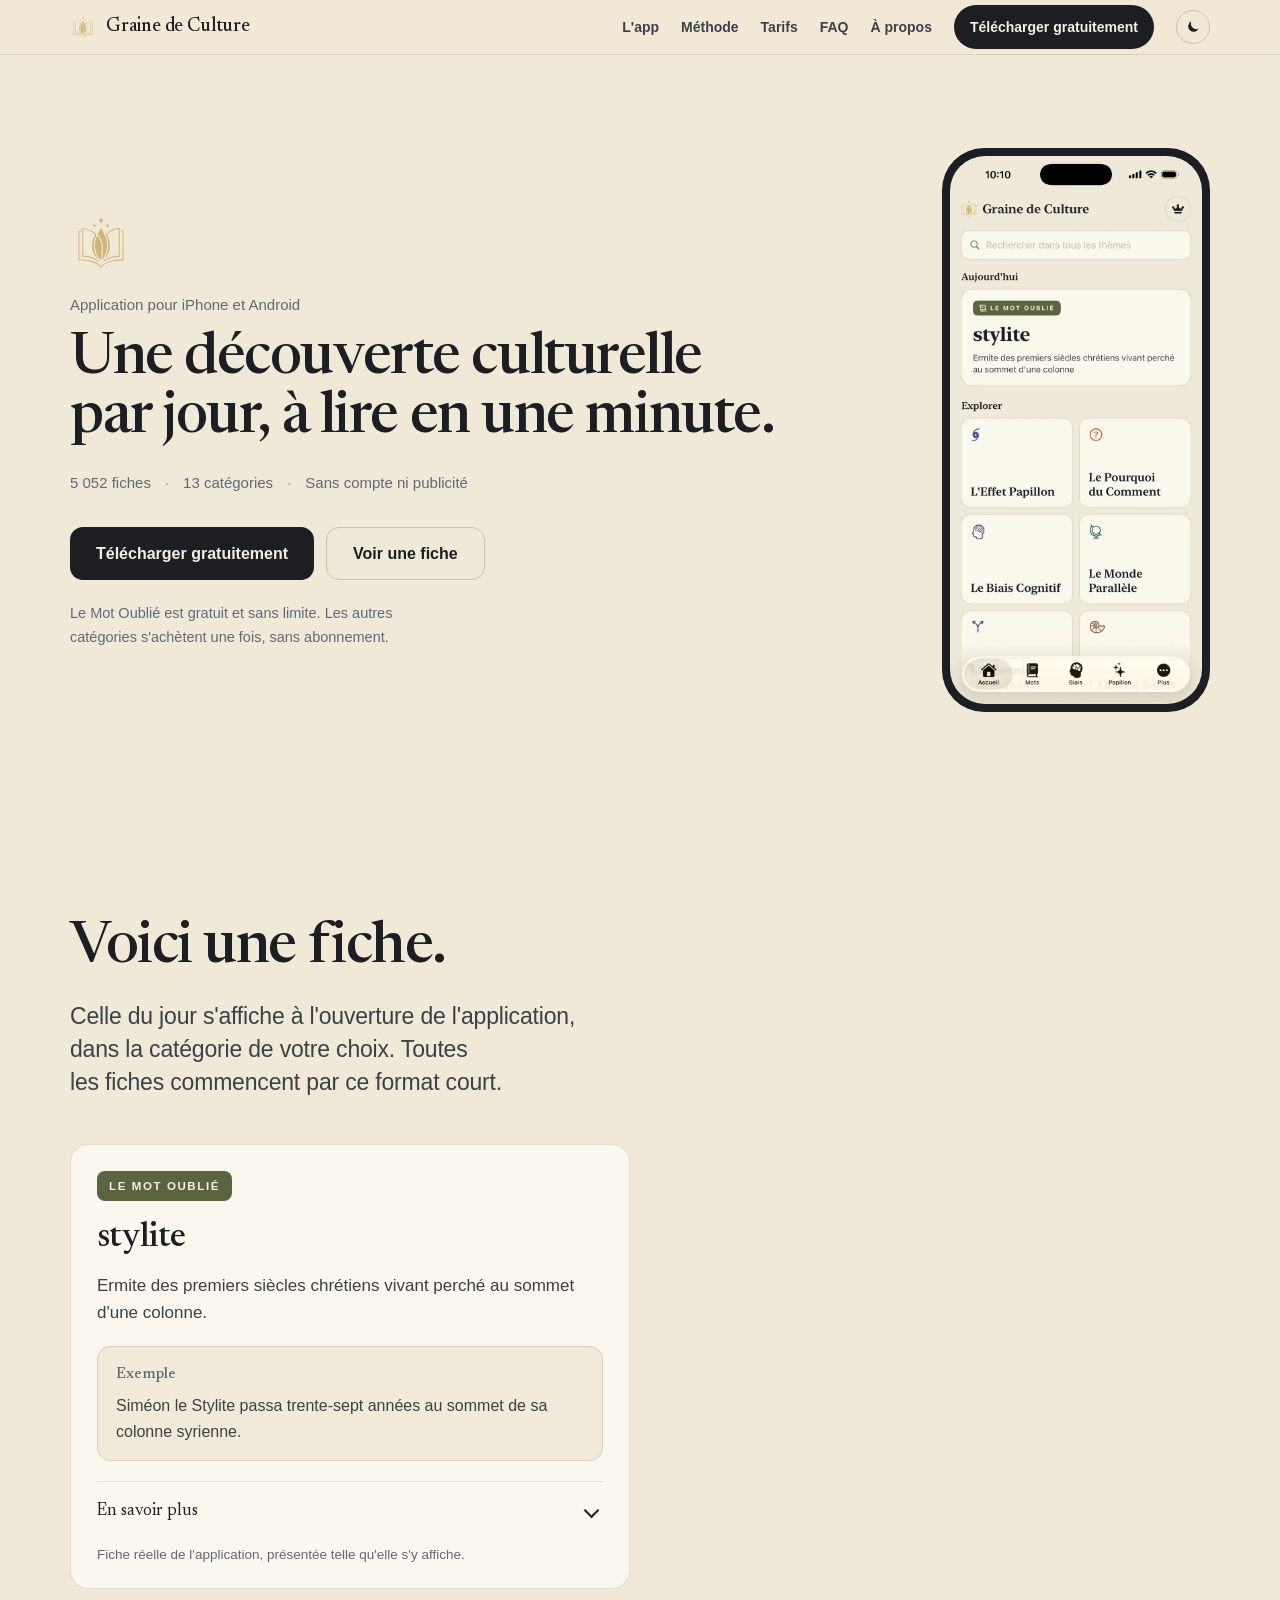
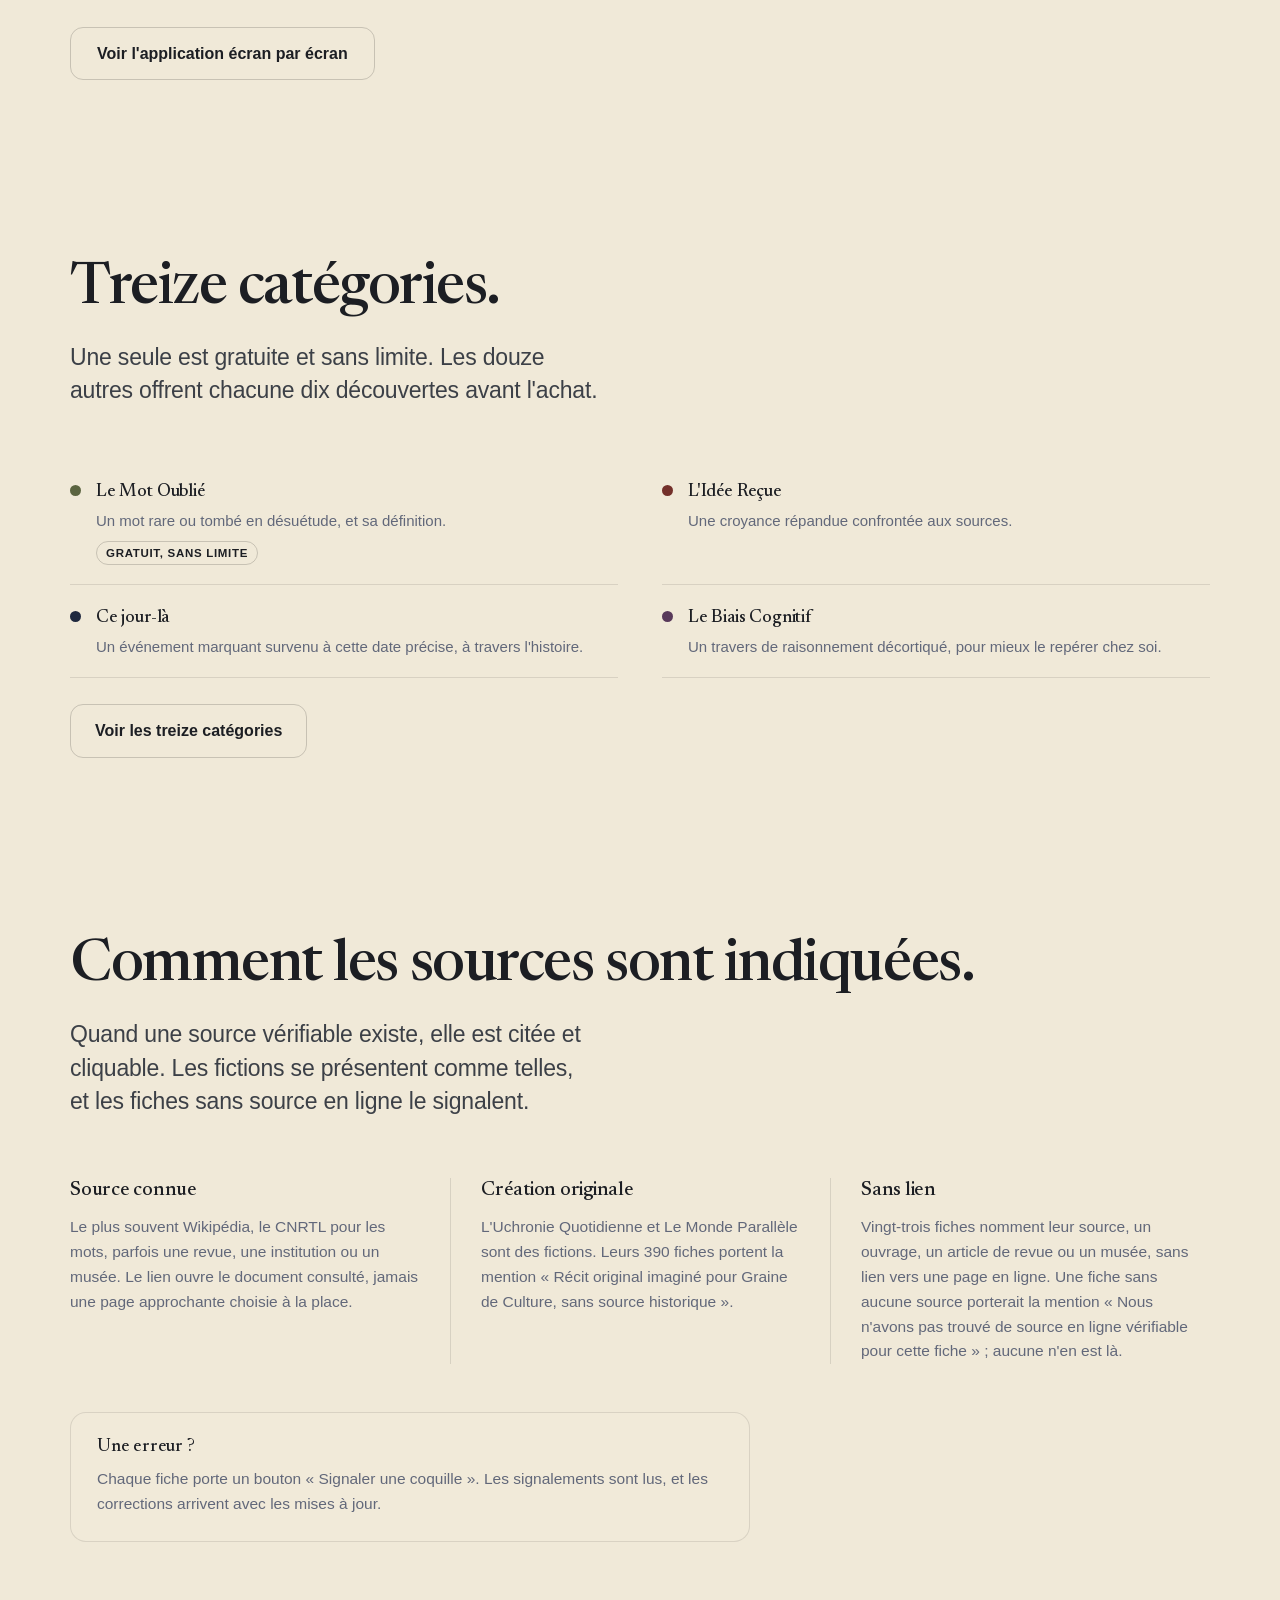
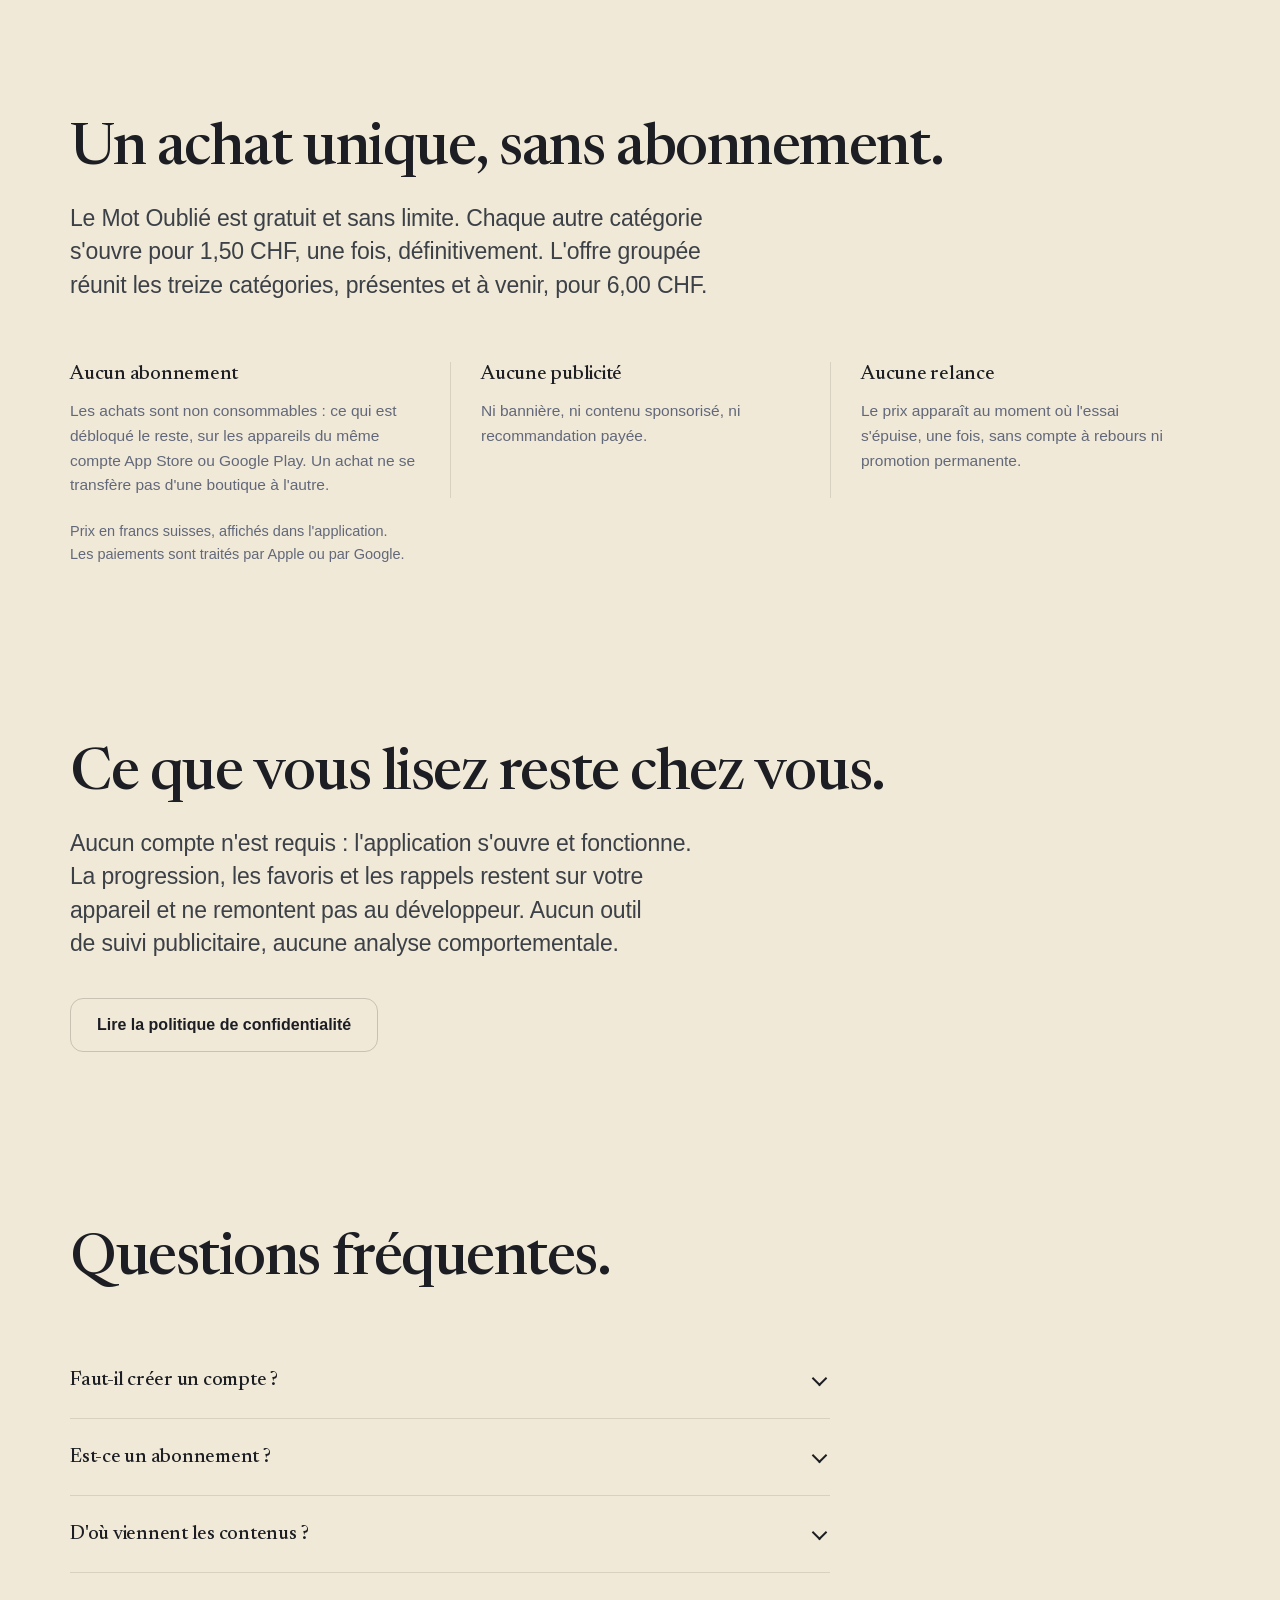
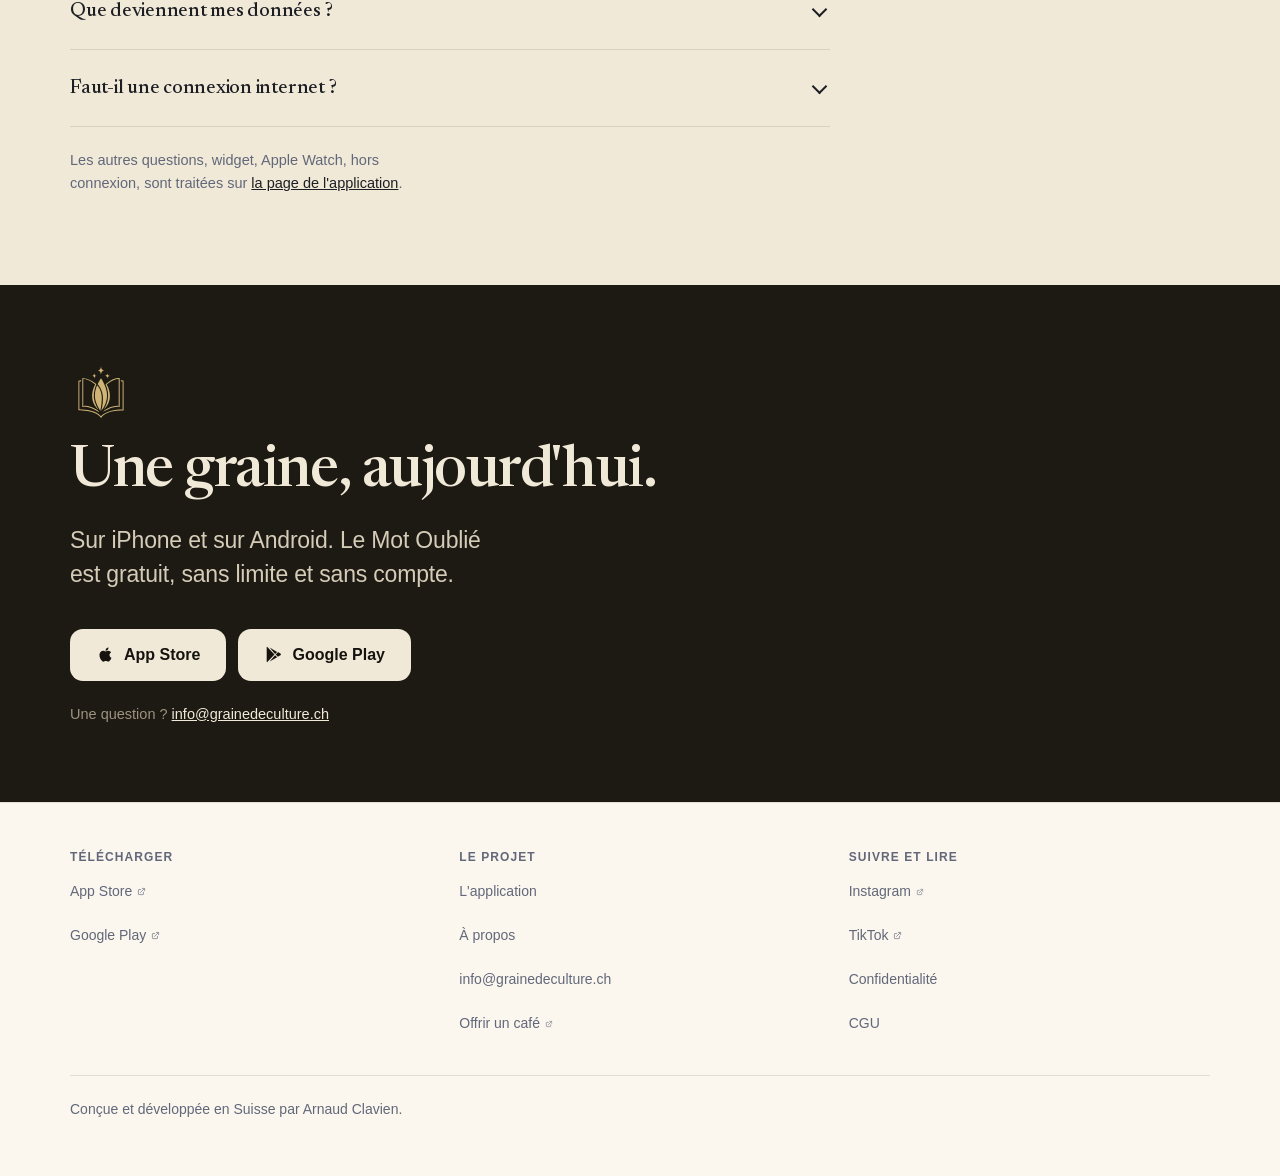
==== commit f1d8b320: "Accueil : vingt-trois fiches sans lien, compte des corpus au 20 octobre 2026 La phrase annonçait tre" ====
--- a/index.html
+++ b/index.html
@@ -179,8 +179,8 @@
         <p>L'Uchronie Quotidienne et Le Monde Parallèle sont des fictions. Leurs 390 fiches portent la mention «&nbsp;Récit original imaginé pour Graine de Culture, sans source historique&nbsp;».</p>
       </div>
       <div class="anim">
-        <h3>Sans source</h3>
-        <p>Trente-huit fiches restent en texte seul, faute de source en ligne fiable. Chacune porte la mention «&nbsp;Nous n'avons pas trouvé de source en ligne vérifiable pour cette fiche&nbsp;».</p>
+        <h3>Sans lien</h3>
+        <p>Vingt-trois fiches nomment leur source, un ouvrage, un article de revue ou un musée, sans lien vers une page en ligne. Une fiche sans aucune source porterait la mention «&nbsp;Nous n'avons pas trouvé de source en ligne vérifiable pour cette fiche&nbsp;»&nbsp;; aucune n'en est là.</p>
       </div>
     </div>
     <div class="texte">
